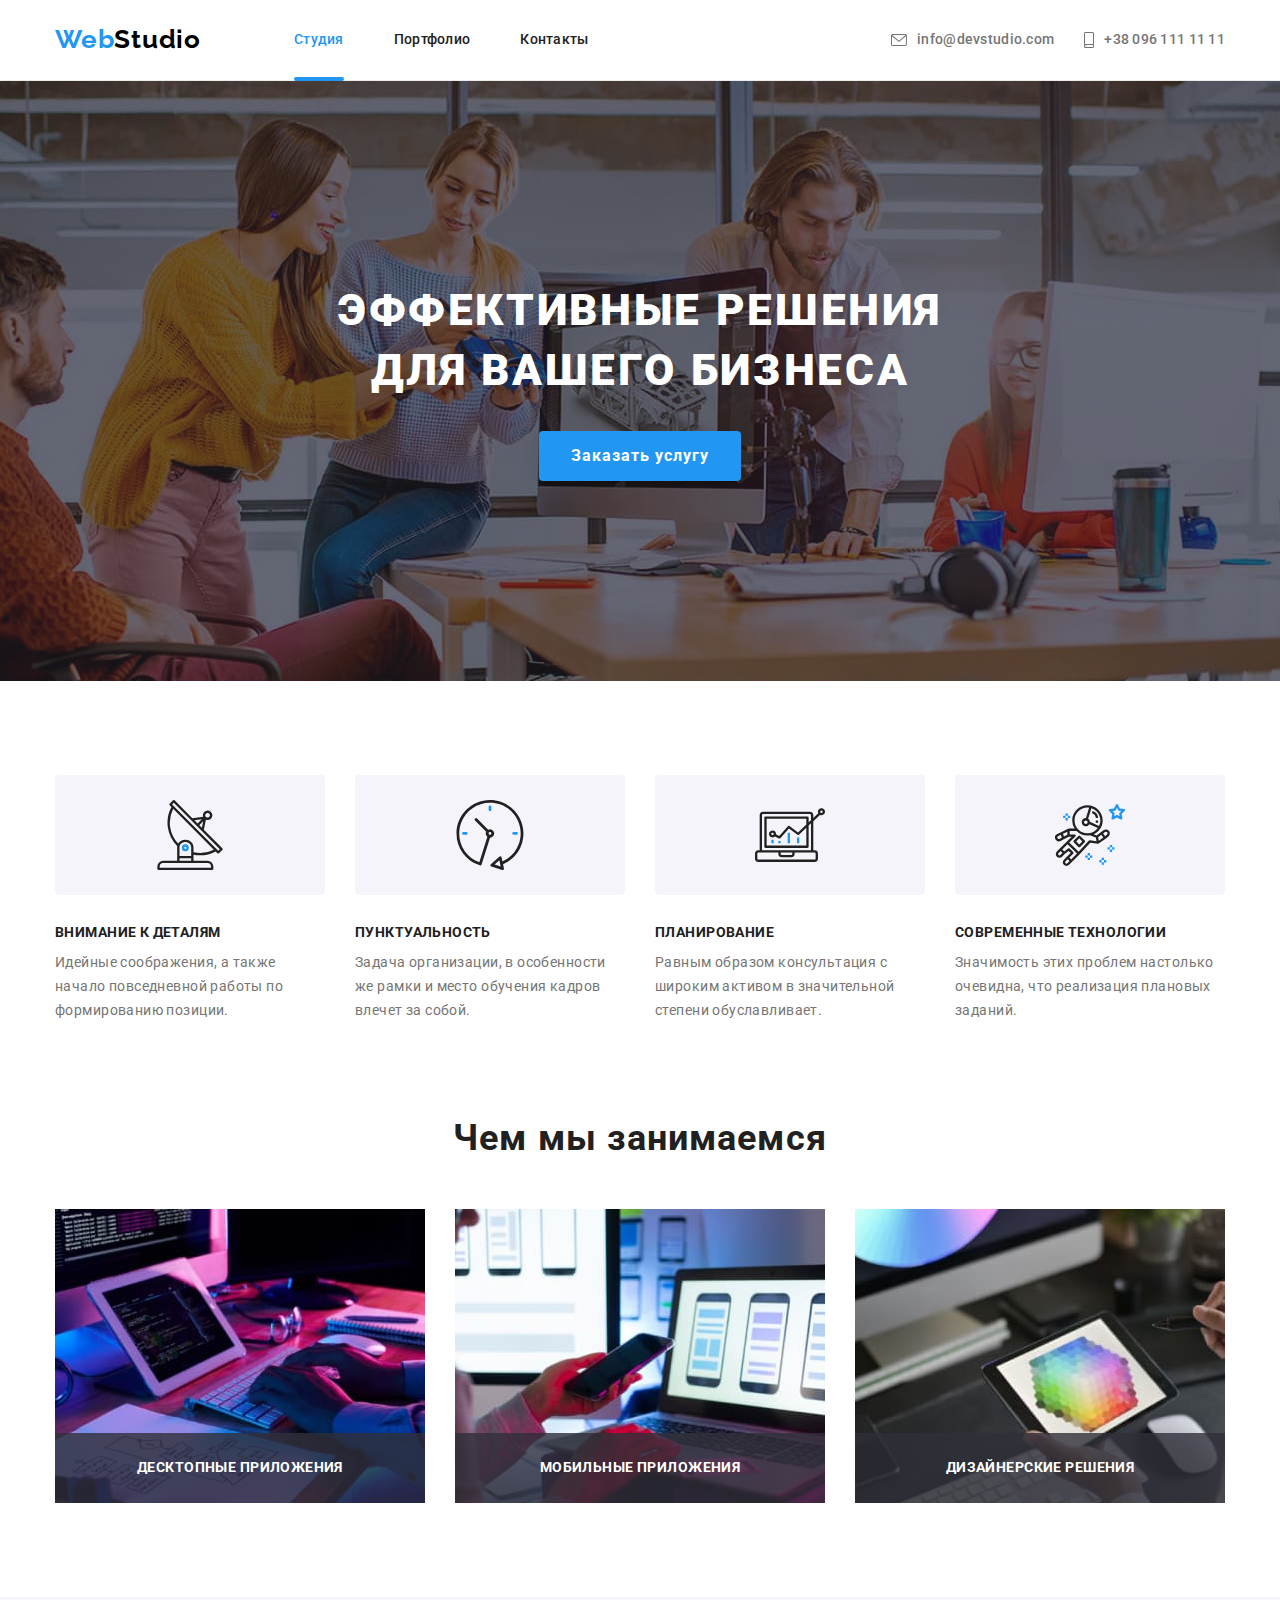
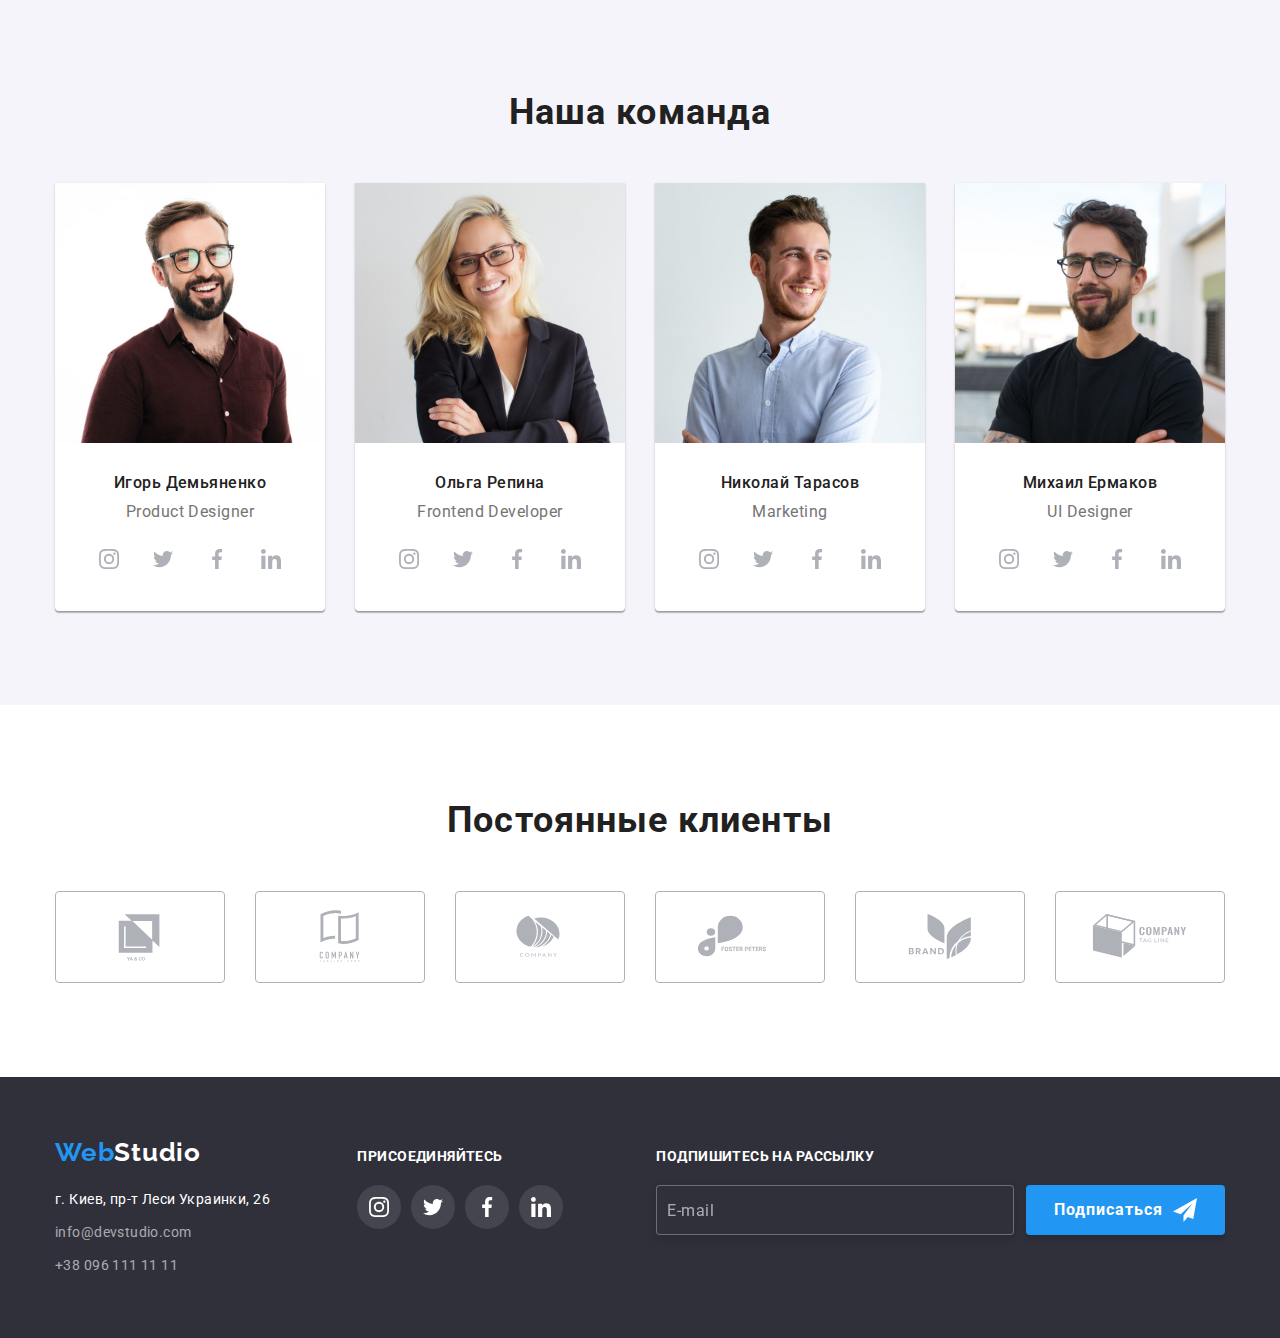
==== index.html @ 906f8247 "Initial commit" ====
<!DOCTYPE html>
<html lang="ru">
  <head>
    <meta charset="UTF-8" />
    <meta http-equiv="X-UA-Compatible" content="IE=edge" />
    <meta name="viewport" content="width=device-width, initial-scale=1.0" />
    <title>Webstudio</title>
    <link
      rel="stylesheet"
      href="https://cdnjs.cloudflare.com/ajax/libs/modern-normalize/1.0.0/modern-normalize.min.css"
    />
    <link rel="preconnect" href="https://fonts.googleapis.com" />
    <link rel="preconnect" href="https://fonts.gstatic.com" crossorigin />
    <link
      href="https://fonts.googleapis.com/css2?family=Raleway:wght@700&family=Roboto:wght@400;500;700;900&display=swap"
      rel="stylesheet"
    />
    <link rel="stylesheet" href="./css/styles.css" />
  </head>
  <body>
    <!-- header -->
    <header class="header">
      <div class="container header-container">
        <a class="header-logo link" href="#"> <span class="logo-text">Web</span>Studio</a>
        <nav class="header-nav">
          <ul class="header-nav-list list">
            <li class="header-nav-item">
              <a class="header-nav-link current link" href="#">Студия</a>
            </li>
            <li class="header-nav-item">
              <a class="header-nav-link link" href="./portfolio.html">Портфолио</a>
            </li>
            <li class="header-nav-item">
              <a class="header-nav-link link" href="#">Контакты</a>
            </li>
          </ul>
        </nav>
        <ul class="header-list list">
          <li class="header-item">
            <a class="header-link link" href="mailto:info@devstudio.com">
              <svg class="header-icon" width="16" height="12" aria-hidden="true">
                <use href="./images/icons.svg#icon-envelope"></use>
              </svg>
              info@devstudio.com
            </a>
          </li>
          <li class="header-item">
            <a class="header-link link" href="tel:+380961111111">
              <svg class="header-icon" width="10" height="16" aria-hidden="true">
                <use href="./images/icons.svg#icon-smartphone"></use></svg
              >+38 096 111 11 11
            </a>
          </li>
        </ul>
      </div>
    </header>
    <main>
      <!-- hero -->
      <section class="hero">
        <div class="container">
          <h1 class="hero-title">
            Эффективные решения<br />
            для вашего бизнеса
          </h1>
          <button class="hero-btn btn" type="button" data-modal-open>Заказать услугу</button>
        </div>
      </section>
      <!-- features -->
      <section class="features section">
        <div class="container">
          <h2 class="visually-hidden">Наши преимущества</h2>
          <ul class="features-list list">
            <li class="features-item">
              <div class="features-container">
                <svg class="features-icon" width="70" height="70" aria-hidden="true">
                  <use href="./images/icons.svg#icon-antenna"></use>
                </svg>
              </div>
              <h3 class="features-subtitle">Внимание к деталям</h3>
              <p class="features-text">
                Идейные соображения, а также начало повседневной работы по формированию позиции.
              </p>
            </li>
            <li class="features-item">
              <div class="features-container">
                <svg class="features-icon" width="70" height="70" aria-hidden="true">
                  <use href="./images/icons.svg#icon-clock"></use>
                </svg>
              </div>
              <h3 class="features-subtitle">Пунктуальность</h3>
              <p class="features-text">
                Задача организации, в особенности же рамки и место обучения кадров влечет за собой.
              </p>
            </li>
            <li class="features-item">
              <div class="features-container">
                <svg class="features-icon" width="70" height="70" aria-hidden="true">
                  <use href="./images/icons.svg#icon-diagram"></use>
                </svg>
              </div>
              <h3 class="features-subtitle">Планирование</h3>
              <p class="features-text">
                Равным образом консультация с широким активом в значительной степени обуславливает.
              </p>
            </li>
            <li class="features-item">
              <div class="features-container">
                <svg class="features-icon" width="70" height="70" aria-hidden="true">
                  <use href="./images/icons.svg#icon-astronaut"></use>
                </svg>
              </div>
              <h3 class="features-subtitle">Современные технологии</h3>
              <p class="features-text">
                Значимость этих проблем настолько очевидна, что реализация плановых заданий.
              </p>
            </li>
          </ul>
        </div>
      </section>
      <!-- benefits -->
      <section class="benefits section">
        <div class="container">
          <h2 class="benefits-title">Чем мы занимаемся</h2>
          <ul class="benefits-list list">
            <li class="benefits-item">
              <div class="benefits-thumb">
                <img
                  class="benefits-image"
                  src="./images/benefits/box1.jpg"
                  alt="Клавиатура и планшет"
                  width="370"
                  height="294"
                />
                <div class="benefits-overlay">
                  <p class="benefits-text">Десктопные приложения</p>
                </div>
              </div>
            </li>
            <li class="benefits-item">
              <div class="benefits-thumb">
                <img
                  class="benefits-image"
                  src="./images/benefits/box2.jpg"
                  alt="Смартфон и ноутбук"
                  width="370"
                  height="294"
                />

                <div class="benefits-overlay">
                  <p class="benefits-text">Мобильные приложения</p>
                </div>
              </div>
            </li>
            <li class="benefits-item">
              <div class="benefits-thumb">
                <img
                  class="benefits-image"
                  src="./images/benefits/box3.jpg"
                  alt="Планшет"
                  width="370"
                  height="294"
                />

                <div class="benefits-overlay">
                  <p class="benefits-text">Дизайнерские решения</p>
                </div>
              </div>
            </li>
          </ul>
        </div>
      </section>
      <!-- team -->
      <section class="team section">
        <div class="container">
          <h2 class="team-title">Наша команда</h2>
          <ul class="team-list list">
            <li class="team-item">
              <img
                class="team-image"
                src="./images/team/photo1.jpg"
                alt="Фотография Игорь Демьяненко"
                width="270"
                height="260"
              />
              <h3 class="team-subtitle">Игорь Демьяненко</h3>
              <p class="team-text">Product Designer</p>
              <ul class="social-list list">
                <li class="social-item">
                  <a href="#" class="social-link">
                    <svg
                      class="social-icon"
                      width="20"
                      height="20"
                      aria-label="ссылка на instagram"
                    >
                      <use href="./images/icons.svg#icon-instagram"></use>
                    </svg>
                  </a>
                </li>
                <li class="social-item">
                  <a href="#" class="social-link">
                    <svg class="social-icon" width="20" height="20" aria-label="ссылка на twitter">
                      <use href="./images/icons.svg#icon-twitter"></use>
                    </svg>
                  </a>
                </li>
                <li class="social-item">
                  <a href="#" class="social-link">
                    <svg
                      class="social-icon"
                      width="20"
                      height="20"
                      aria-label="ссылка на facebook "
                    >
                      <use href="./images/icons.svg#icon-facebook"></use>
                    </svg>
                  </a>
                </li>
                <li class="social-item">
                  <a href="#" class="social-link">
                    <svg class="social-icon" width="20" height="20" aria-label="ссылка на linkedin">
                      <use href="./images/icons.svg#icon-linkedin"></use>
                    </svg>
                  </a>
                </li>
              </ul>
            </li>
            <li class="team-item">
              <img
                class="team-image"
                src="./images/team/photo2.jpg"
                alt="Фотография Ольга Репина"
                width="270"
                height="260"
              />
              <h3 class="team-subtitle">Ольга Репина</h3>
              <p class="team-text">Frontend Developer</p>
              <ul class="social-list list">
                <li class="social-item">
                  <a href="#" class="social-link">
                    <svg
                      class="social-icon"
                      width="20"
                      height="20"
                      aria-label="ссылка на instagram"
                    >
                      <use href="./images/icons.svg#icon-instagram"></use>
                    </svg>
                  </a>
                </li>
                <li class="social-item">
                  <a href="#" class="social-link">
                    <svg class="social-icon" width="20" height="20" aria-label="ссылка на twitter">
                      <use href="./images/icons.svg#icon-twitter"></use>
                    </svg>
                  </a>
                </li>
                <li class="social-item">
                  <a href="#" class="social-link">
                    <svg
                      class="social-icon"
                      width="20"
                      height="20"
                      aria-label="ссылка на facebook "
                    >
                      <use href="./images/icons.svg#icon-facebook"></use>
                    </svg>
                  </a>
                </li>
                <li class="social-item">
                  <a href="#" class="social-link">
                    <svg class="social-icon" width="20" height="20" aria-label="ссылка на linkedin">
                      <use href="./images/icons.svg#icon-linkedin"></use>
                    </svg>
                  </a>
                </li>
              </ul>
            </li>
            <li class="team-item">
              <img
                class="team-image"
                src="./images/team/photo3.jpg"
                alt="Фотография Николай Тарасов"
                width="270"
                height="260"
              />
              <h3 class="team-subtitle">Николай Тарасов</h3>
              <p class="team-text">Marketing</p>
              <ul class="social-list list">
                <li class="social-item">
                  <a href="#" class="social-link">
                    <svg
                      class="social-icon"
                      width="20"
                      height="20"
                      aria-label="ссылка на instagram"
                    >
                      <use href="./images/icons.svg#icon-instagram"></use>
                    </svg>
                  </a>
                </li>
                <li class="social-item">
                  <a href="#" class="social-link">
                    <svg class="social-icon" width="20" height="20" aria-label="ссылка на twitter">
                      <use href="./images/icons.svg#icon-twitter"></use>
                    </svg>
                  </a>
                </li>
                <li class="social-item">
                  <a href="#" class="social-link">
                    <svg
                      class="social-icon"
                      width="20"
                      height="20"
                      aria-label="ссылка на facebook "
                    >
                      <use href="./images/icons.svg#icon-facebook"></use>
                    </svg>
                  </a>
                </li>
                <li class="social-item">
                  <a href="#" class="social-link">
                    <svg class="social-icon" width="20" height="20" aria-label="ссылка на linkedin">
                      <use href="./images/icons.svg#icon-linkedin"></use>
                    </svg>
                  </a>
                </li>
              </ul>
            </li>
            <li class="team-item">
              <img
                class="team-image"
                src="./images/team/photo4.jpg"
                alt="Фотография Михаил Ермаков"
                width="270"
                height="260"
              />
              <h3 class="team-subtitle">Михаил Ермаков</h3>
              <p class="team-text">UI Designer</p>
              <ul class="social-list list">
                <li class="social-item">
                  <a href="#" class="social-link">
                    <svg
                      class="social-icon"
                      width="20"
                      height="20"
                      aria-label="ссылка на instagram"
                    >
                      <use href="./images/icons.svg#icon-instagram"></use>
                    </svg>
                  </a>
                </li>
                <li class="social-item">
                  <a href="#" class="social-link">
                    <svg class="social-icon" width="20" height="20" aria-label="ссылка на twitter">
                      <use href="./images/icons.svg#icon-twitter"></use>
                    </svg>
                  </a>
                </li>
                <li class="social-item">
                  <a href="#" class="social-link">
                    <svg
                      class="social-icon"
                      width="20"
                      height="20"
                      aria-label="ссылка на facebook "
                    >
                      <use href="./images/icons.svg#icon-facebook"></use>
                    </svg>
                  </a>
                </li>
                <li class="social-item">
                  <a href="#" class="social-link">
                    <svg class="social-icon" width="20" height="20" aria-label="ссылка на linkedin">
                      <use href="./images/icons.svg#icon-linkedin"></use>
                    </svg>
                  </a>
                </li>
              </ul>
            </li>
          </ul>
        </div>
      </section>
      <!-- clients -->
      <section class="clients section">
        <div class="container">
          <h2 class="clients-title">Постоянные клиенты</h2>
          <ul class="clients-list list">
            <li class="clients-item">
              <a href="" class="clients-link link">
                <svg
                  class="clients-icon"
                  width="106"
                  height="60"
                  aria-label="ссылка на компанию клиента"
                >
                  <use href="./images/icons.svg#icon-logocompany1"></use>
                </svg>
              </a>
            </li>
            <li class="clients-item">
              <a href="" class="clients-link">
                <svg
                  class="clients-icon"
                  width="106"
                  height="60"
                  aria-label="ссылка на компанию клиента"
                >
                  <use href="./images/icons.svg#icon-logocompany2"></use>
                </svg>
              </a>
            </li>
            <li class="clients-item">
              <a href="" class="clients-link">
                <svg
                  class="clients-icon"
                  width="106"
                  height="60"
                  aria-label="ссылка на компанию клиента"
                >
                  <use href="./images/icons.svg#icon-logocompany3"></use>
                </svg>
              </a>
            </li>
            <li class="clients-item">
              <a href="" class="clients-link">
                <svg
                  class="clients-icon"
                  width="106"
                  height="60"
                  aria-label="ссылка на компанию клиента"
                >
                  <use href="./images/icons.svg#icon-logocompany4"></use>
                </svg>
              </a>
            </li>
            <li class="clients-item">
              <a href="" class="clients-link">
                <svg
                  class="clients-icon"
                  width="106"
                  height="60"
                  aria-label="ссылка на компанию клиента"
                >
                  <use href="./images/icons.svg#icon-logocompany5"></use>
                </svg>
              </a>
            </li>
            <li class="clients-item">
              <a href="" class="clients-link">
                <svg
                  class="clients-icon"
                  width="106"
                  height="60"
                  aria-label="ссылка на компанию клиента"
                >
                  <use href="./images/icons.svg#icon-logocompany6"></use>
                </svg>
              </a>
            </li>
          </ul>
        </div>
      </section>
    </main>
    <!-- footer -->
    <footer class="footer">
      <div class="container footer-container">
        <div class="footer-address">
          <a class="footer-logo link" href="#"> <span class="logo-text">Web</span>Studio</a>
          <address class="footer-contacs">
            <p class="footer-text">г. Киев, пр-т Леси Украинки, 26</p>
            <ul class="footer-list list">
              <li class="footer-item">
                <a class="footer-link link" href="mailto:info@devstudio.com">info@devstudio.com</a>
              </li>
              <li class="footer-item">
                <a class="footer-link link" href="tel:+380961111111">+38 096 111 11 11</a>
              </li>
            </ul>
          </address>
        </div>
        <div class="footer-social">
          <p class="footer-social-text">присоединяйтесь</p>
          <ul class="social-list list">
            <li class="social-item">
              <a href="#" class="footer-social-link">
                <svg
                  class="footer-social-icon"
                  width="20"
                  height="20"
                  aria-label="ссылка на instagram"
                >
                  <use href="./images/icons.svg#icon-instagram"></use>
                </svg>
              </a>
            </li>
            <li class="social-item">
              <a href="#" class="footer-social-link">
                <svg
                  class="footer-social-icon"
                  width="20"
                  height="20"
                  aria-label="ссылка на twitter"
                >
                  <use href="./images/icons.svg#icon-twitter"></use>
                </svg>
              </a>
            </li>
            <li class="social-item">
              <a href="#" class="footer-social-link">
                <svg
                  class="footer-social-icon"
                  width="20"
                  height="20"
                  aria-label="ссылка на facebook "
                >
                  <use href="./images/icons.svg#icon-facebook"></use>
                </svg>
              </a>
            </li>
            <li class="social-item">
              <a href="#" class="footer-social-link">
                <svg
                  class="footer-social-icon"
                  width="20"
                  height="20"
                  aria-label="ссылка на linkedin"
                >
                  <use href="./images/icons.svg#icon-linkedin"></use>
                </svg>
              </a>
            </li>
          </ul>
        </div>
        <div class="footer-form-field">
          <p class="footer-social-text">Подпишитесь на рассылку</p>
          <form class="footer-form" name="footer-form" autocomplete="off" novalidate>
            <div class="footer-field">
              <label class="visually-hidden" for="user-email">Ввести e-mail</label>
              <input
                class="footer-input"
                id="user-email"
                type="email"
                name="user-email"
                placeholder="E-mail"
              />
            </div>
            <div class="footer-field">
              <button class="footer-field-btn btn" type="submit">
                <span>Подписаться</span>
                <svg class="footer-form-icon" width="24" height="24" aria-hidden="true">
                  <use href="./images/icons.svg#icon-send"></use>
                </svg>
              </button>
            </div>
          </form>
        </div>
      </div>
    </footer>
    <!-- modal -->
    <div class="backdrop is-hidden" data-modal>
      <div class="modal">
        <h2 class="modal-title">Оставьте свои данные, мы вам перезвоним</h2>
        <button class="btn-modal-close" type="button" data-modal-close>
          <svg
            class="icon-modal-close"
            width="18"
            height="18"
            aria-label="кнопка закрытия окна заказа"
          >
            <use href="./images/icons.svg#icon-modal-close"></use>
          </svg>
        </button>
        <form class="form" name="main-form" autocomplete="off" novalidate>
          <div class="modal-form-field">
            <label class="modal-form-label" for="username">Имя</label>
            <div class="form-field">
              <input class="modal-form-input" id="username" type="text" name="username" />
              <svg class="modal-form-icon" width="18" height="18" aria-hidden="true">
                <use href="./images/icons.svg#icon-person"></use>
              </svg>
            </div>
          </div>
          <div class="modal-form-field">
            <label class="modal-form-label" for="tel">Телефон</label>
            <div class="form-field">
              <input class="modal-form-input" id="tel" type="tel" name="tel" />
              <svg class="modal-form-icon" width="18" height="18" aria-hidden="true">
                <use href="./images/icons.svg#icon-phone"></use>
              </svg>
            </div>
          </div>
          <div class="modal-form-field">
            <label class="modal-form-label" for="mail">Почта</label>
            <div class="form-field">
              <input class="modal-form-input" id="mail" type="email" name="mail" />
              <svg class="modal-form-icon" width="18" height="18" aria-hidden="true">
                <use href="./images/icons.svg#icon-email"></use>
              </svg>
            </div>
          </div>
          <div class="modal-form-field">
            <label class="modal-form-label" for="comment">Комментарий</label>
            <textarea
              class="modal-comment modal-form-input"
              name="comment"
              id="comment"
              rows="6"
              placeholder="Введите текст"
            ></textarea>
          </div>
          <div class="modal-form-checkbox">
            <label class="label-checkbox">
              <input class="input-checkbox visually-hidden" type="checkbox" name="checkbox" />
              <span class="checkbox">
                <svg class="icon-check" width="16" height="15" aria-hidden="true">
                  <use href="./images/icons.svg#icon-check"></use>
                </svg>
              </span>
              <span>Соглашаюсь с рассылкой и принимаю</span>
              <a class="link-checkbox" href="#">Условия договора</a>
            </label>
          </div>
          <button class="modal-form-btn btn" type="submit">Отправить</button>
        </form>
      </div>
    </div>
    <script src="./js/modal.js"></script>
  </body>
</html>
---- css/styles.css ----
:root {
  --color-background-primary: #2f303a;
  --color-text-background: #fff;
  --color-background-third: #f5f4fa;
  --primary-text-color: #757575;
  --title-text-color: #212121;
  --accent-color: #2196f3;
  --color-footer-link: #ffffff99;
  --btn-background-color: #188ce8;
  --color-border: #ececec;
  --color-border-card: #eeeeee;
  --color-gradient: rgba(47, 48, 58, 0.4);
  --fill-icons: #afb1b8;
  --footer-bg-icons: rgba(255, 255, 255, 0.1);
  --bg-cards-benefits: rgba(47, 48, 58, 0.8);
  --color-portfolio-overlay: rgba(33, 150, 243, 0.9);
  --modal-border: rgba(0, 0, 0, 0.1);
  --bg-backdrop: rgba(0, 0, 0, 0.2);
  --color-placeholder-modal: rgba(117, 117, 117, 0.5);
  --color-border-modal-input: rgba(33, 33, 33, 0.2);
  --color-placeholder-footer: rgba(255, 255, 255, 0.6);
  --color-border-footer-input: rgba(255, 255, 255, 0.3);
  --time-duration: 250ms;
  --timing-function: cubic-bezier(0.4, 0, 0.2, 1);
}

body {
  color: var(--primary-text-color);
  font-family: 'Roboto', Arial, sans-serif;
}

h1,
h2,
h3,
h4,
h5,
h6,
p {
  margin: 0;
}

img {
  display: block;
  max-width: 100%;
}

.list {
  list-style: none;
  padding: 0;
  margin: 0;
}

.link {
  text-decoration: none;
  color: inherit;
}

.container {
  max-width: 1200px;
  padding-left: 15px;
  padding-right: 15px;
  margin-left: auto;
  margin-right: auto;
}

.section {
  padding: 94px 0;
}

.visually-hidden {
  position: absolute;
  width: 1px;
  height: 1px;
  margin: -1px;
  border: 0;
  padding: 0;

  white-space: nowrap;
  clip-path: inset(100%);
  clip: rect(0 0 0 0);
  overflow: hidden;
}

.btn {
  box-shadow: 0px 4px 4px rgba(0, 0, 0, 0.15);
  border: 0 solid transparent;
  border-radius: 4px;

  transition: background-color var(--time-duration) var(--timing-function);

  color: var(--color-text-background);
  background-color: var(--accent-color);
  font-family: inherit;
  font-weight: 700;
  font-size: 16px;
  line-height: 1.88;
  display: flex;
  align-items: center;
  text-align: center;
  letter-spacing: 0.06em;
  cursor: pointer;
}

.btn:hover,
.btn:focus {
  background-color: var(--btn-background-color);
}

/* header */
.header {
  border-bottom: 1px solid var(--color-border);
  background-color: var(--color-text-background);
}

.header-container {
  display: flex;
  align-items: center;
}

.header-logo {
  margin-right: 93px;

  transition: color var(--time-duration) var(--timing-function);

  color: #000;
  font-family: 'Raleway';
  font-weight: 700;
  font-size: 26px;
  line-height: 1.2;
  letter-spacing: 0.03em;
}

.logo-text {
  color: var(--accent-color);
}

.header-nav-list,
.header-list {
  display: flex;

  font-weight: 500;
  font-size: 14px;
  line-height: 1.14;
  letter-spacing: 0.02em;
}

.header-list {
  margin-left: auto;
}

.header-nav-item:not(:first-child) {
  margin-left: 50px;
}

.header-nav-link {
  position: relative;
  display: block;
  padding: 32px 0;

  transition: color var(--time-duration) var(--timing-function);

  color: var(--title-text-color);
}

.header-link {
  display: inline-flex;
  align-items: center;
  padding: 32px 0;

  transition: color var(--time-duration) var(--timing-function);

  color: var(--primary-text-color);
}

.link:hover,
.link:focus {
  color: var(--accent-color);
}

.header-icon {
  margin-right: 10px;
  fill: currentColor;
}

.header-item:not(:first-child) {
  margin-left: 30px;
}

.header-nav-link.current {
  position: relative;
  color: var(--accent-color);
}

.header-nav-link.current::after {
  content: '';
  position: absolute;
  left: 0;
  bottom: 0;
  width: 100%;
  height: 4px;
  border-radius: 2px;

  transform: translateY(1px);

  background-color: var(--accent-color);
}

/* hero */

.hero {
  max-width: 1600px;
  height: 600px;
  margin-left: auto;
  margin-right: auto;
  padding: 200px 0;
  text-align: center;

  background-color: var(--color-background-primary);
  background-image: linear-gradient(var(--color-gradient), var(--color-gradient)),
    url('../images/hero/hero-background-image.jpg');
  background-repeat: no-repeat;
  background-position: center;
  background-size: cover;
}

.hero-title {
  margin-bottom: 30px;

  color: var(--color-text-background);
  font-weight: 900;
  font-size: 44px;
  line-height: 1.36;
  letter-spacing: 0.06em;
  text-transform: uppercase;
}

.hero-btn {
  margin: 0 auto;
  padding: 10px 32px;
}

/* features */

.features {
  background-color: var(--color-text-background);
}

.features-list {
  display: flex;
}

.features-item {
  flex-basis: 270px;
}

.features-container {
  display: flex;
  align-items: center;
  justify-content: center;
  width: 270px;
  height: 120px;
  margin-bottom: 30px;
  border-radius: 4px;

  background-color: var(--color-background-third);
}

.features-subtitle {
  margin-bottom: 10px;

  color: var(--title-text-color);
  font-weight: 700;
  font-size: 14px;
  line-height: 1.14;
  letter-spacing: 0.03em;
  text-transform: uppercase;
}

.features-text {
  font-size: 14px;
  line-height: 1.71;
  letter-spacing: 0.03em;
}

.features-item:not(:first-child) {
  margin-left: 30px;
}

/* benefits, team */

.benefits {
  padding-top: 0;

  background-color: var(--color-text-background);
}

.benefits-title,
.team-title,
.clients-title {
  margin-bottom: 50px;

  color: var(--title-text-color);
  font-weight: 700;
  font-size: 36px;
  line-height: 1.17;
  text-align: center;
  letter-spacing: 0.03em;
}

.benefits-list {
  display: flex;
}

.benefits-item:not(:first-child) {
  margin-left: 30px;
}

.benefits-thumb {
  position: relative;
}

.benefits-overlay {
  position: absolute;

  display: flex;
  align-items: center;
  justify-content: center;
  left: 0;
  bottom: 0;
  width: 100%;
  height: 70px;

  background: var(--bg-cards-benefits);
}
.benefits-text {
  color: var(--color-text-background);

  font-weight: 700;
  font-size: 14px;
  line-height: 1.14;
  text-align: center;
  letter-spacing: 0.03em;
  text-transform: uppercase;
}
.team {
  background-color: var(--color-background-third);
}

.team-list {
  display: flex;
}

.team-item {
  display: flex;
  flex-direction: column;
  align-items: center;
  padding-bottom: 30px;
  box-shadow: 0px 1px 3px rgba(0, 0, 0, 0.12), 0px 1px 1px rgba(0, 0, 0, 0.14),
    0px 2px 1px rgba(0, 0, 0, 0.2);
  border-radius: 0px 0px 4px 4px;

  background-color: var(--color-text-background);
}

.team-image {
  margin-bottom: 30px;
}

.team-subtitle {
  margin-bottom: 10px;

  color: var(--title-text-color);
  font-weight: 500;
  font-size: 16px;
  line-height: 1.19;
  text-align: center;
  letter-spacing: 0.03em;
}

.team-text {
  margin-bottom: 16px;

  font-size: 16px;
  line-height: 1.19;
  text-align: center;
  letter-spacing: 0.03em;
}

.team-item:not(:first-child) {
  margin-left: 30px;
}
/* social */

.social-list {
  display: flex;
  align-items: center;
  gap: 10px;
}

.social-item {
  width: 44px;
  height: 44px;
}

.social-link {
  display: flex;
  align-items: center;
  justify-content: center;
  width: 100%;
  height: 100%;
  border-radius: 50%;

  transition: color var(--time-duration) var(--timing-function),
    background-color var(--time-duration) var(--timing-function);

  color: var(--fill-icons);
}

.social-link:hover,
.social-link:focus {
  background-color: var(--accent-color);
  color: var(--color-text-background);
}

.social-icon {
  fill: currentColor;
}

/* clients */

.clients {
  background-color: var(--color-text-background);
}

.clients-list {
  display: flex;
  align-items: center;
  gap: 30px;
}

.clients-item {
  width: 170px;
  height: 92px;
}

.clients-link {
  display: flex;
  align-items: center;
  justify-content: center;
  width: 100%;
  height: 100%;
  border: 1px solid var(--fill-icons);
  border-radius: 4px;

  transition: color var(--time-duration) var(--timing-function),
    border-color var(--time-duration) var(--timing-function);

  color: var(--fill-icons);
}

.clients-link:hover,
.clients-link:focus {
  border-color: var(--accent-color);
  color: var(--accent-color);
}

.clients-icon {
  fill: currentColor;
}

/* projects */

.projects {
  background-color: var(--color-text-background);
}

.projects-menu-list {
  display: flex;
  justify-content: center;
  margin-bottom: 50px;
}

.projects-btn {
  padding: 6px 22px;
  border: 0 solid transparent;
  border-radius: 4px;

  transition: color var(--time-duration) var(--timing-function),
    background-color var(--time-duration) var(--timing-function),
    box-shadow var(--time-duration) var(--timing-function);

  color: var(--title-text-color);
  background-color: var(--color-background-third);
  font-family: inherit;
  font-weight: 500;
  font-size: 16px;
  line-height: 1.62;
  text-align: center;
  letter-spacing: 0.03em;
  cursor: pointer;
}

.projects-btn:hover,
.projects-btn:focus,
.projects-btn.current {
  box-shadow: 0px 3px 1px rgba(0, 0, 0, 0.1), 0px 1px 2px rgba(0, 0, 0, 0.08),
    0px 2px 2px rgba(0, 0, 0, 0.12);
  color: var(--color-text-background);
  background-color: var(--accent-color);
}

.projects-menu-item:not(:first-child) {
  margin-left: 8px;
}

.projects-list {
  display: flex;
  flex-wrap: wrap;
  gap: 30px;
}

.projects-link {
  display: block;
  transition: box-shadow var(--time-duration) var(--timing-function);
}

.projects-link:hover,
.projects-link:focus {
  box-shadow: 0px 1px 1px rgba(0, 0, 0, 0.12), 0px 4px 4px rgba(0, 0, 0, 0.06),
    1px 4px 6px rgba(0, 0, 0, 0.16);
  color: inherit;
}

.projects-thumb {
  position: relative;
  overflow: hidden;
}
.projects-overlay {
  position: absolute;
  padding: 63px 24px;
  left: 0;
  top: 0;
  width: 100%;
  height: 100%;

  transform: translateY(101%);
  transition: transform var(--time-duration) var(--timing-function);

  background: var(--color-portfolio-overlay);
}
.projects-link:hover .projects-overlay {
  transform: translateY(0);
}

.projects-overlay-text {
  color: var(--color-text-background);
  font-weight: 400;
  font-size: 18px;
  line-height: 1.56;
  letter-spacing: 0.03em;
}

.projects-card {
  padding: 20px 24px 20px 24px;
  border: 1px solid var(--color-border-card);

  background-color: var(--color-text-background);
}

.projects-subtitle {
  margin-bottom: 4px;

  color: var(--title-text-color);
  font-weight: 700;
  font-size: 18px;
  line-height: 2;
  letter-spacing: 0.06em;
}

.projects-text {
  font-size: 16px;
  line-height: 1.88;
  letter-spacing: 0.03em;
}

/* footer */

.footer {
  padding: 60px 0;

  background-color: var(--color-background-primary);
}

.footer-container {
  display: flex;
  align-items: baseline;
}

.footer-logo {
  display: inline-block;
  margin-bottom: 20px;

  transition: color var(--time-duration) var(--timing-function);

  color: var(--color-text-background);
  font-family: 'Raleway';
  font-weight: 700;
  font-size: 26px;
  line-height: 1.2;
  letter-spacing: 0.03em;
}

.footer-contacs {
  font-style: normal;
  font-size: 14px;
  line-height: 1.71;
  letter-spacing: 0.03em;
}

.footer-text {
  margin-bottom: 9px;
  color: var(--color-text-background);
}

.footer-link {
  transition: color var(--time-duration) var(--timing-function);
  color: var(--color-footer-link);
}

.footer-item:not(:first-child) {
  margin-top: 9px;
}

.footer-social {
  margin-left: auto;
}

.footer-social-text {
  margin-bottom: 20px;

  color: var(--color-text-background);

  font-weight: 700;
  font-size: 14px;
  line-height: 1.14;
  letter-spacing: 0.03em;
  text-transform: uppercase;
}

.footer-social-link {
  display: flex;
  align-items: center;
  justify-content: center;
  width: 100%;
  height: 100%;
  border-radius: 50%;

  transition: color var(--time-duration) var(--timing-function),
    background-color var(--time-duration) var(--timing-function);

  color: var(--color-text-background);
  background-color: var(--footer-bg-icons);
}

.footer-social-link:hover,
.footer-social-link:focus {
  background-color: var(--accent-color);
  color: var(--color-text-background);
}

.footer-social-icon {
  fill: currentColor;
}

.footer-form-field {
  margin-left: 93px;
}

.footer-form {
  display: flex;
  align-items: center;
  gap: 12px;
}

.footer-input {
  padding: 15px 10px;
  width: 358px;
  height: 50px;
  border-radius: 4px;
  border: 1px solid var(--color-border-footer-input);
  filter: drop-shadow(0px 4px 4px rgba(0, 0, 0, 0.15));
  outline: none;

  transition: border-color var(--time-duration) var(--timing-function);

  font-weight: 400;
  font-size: 16px;
  line-height: 1.25em;

  display: flex;
  align-items: center;
  letter-spacing: 0.03em;
  color: var(--color-text-background);
  background-color: var(--color-background-primary);
}

.footer-input:focus {
  border-color: var(--accent-color);
}

.footer-input::placeholder {
  color: var(--color-placeholder-footer);
}

.footer-field-btn {
  gap: 10px;
  padding: 10px 28px;
}

.footer-form-icon {
  fill: currentColor;
}

/* modal */

.backdrop {
  position: fixed;
  left: 0;
  top: 0;
  width: 100%;
  height: 100%;

  opacity: 1;
  transition: opacity var(--time-duration) var(--timing-function),
    visibility var(--time-duration) var(--timing-function);

  background-color: var(--bg-backdrop);
}

.modal {
  position: absolute;
  left: 50%;
  top: 50%;
  width: 528px;
  height: 581px;
  border-radius: 4px;
  padding: 40px;

  transform: translate(-50%, -50%) scale(1);
  transition: transform var(--time-duration) var(--timing-function);

  background-color: var(--color-text-background);
  box-shadow: 0px 1px 3px rgba(0, 0, 0, 0.12), 0px 1px 1px rgba(0, 0, 0, 0.14),
    0px 2px 1px rgba(0, 0, 0, 0.2);
}

.backdrop.is-hidden {
  opacity: 0;
  visibility: hidden;
  pointer-events: none;
}

.backdrop.is-hidden .modal {
  transform: translate(-50%, -50%) scale(0.7);
}

.modal-title {
  margin-bottom: 12px;

  color: var(--title-text-color);
  font-weight: 700;
  font-size: 20px;
  line-height: 1.15;
  text-align: center;
  letter-spacing: 0.03em;
}

.btn-modal-close {
  position: absolute;
  display: flex;
  align-items: center;
  justify-content: center;
  right: 8px;
  top: 8px;
  width: 30px;
  height: 30px;
  border: 1px solid var(--modal-border);
  border-radius: 50%;

  transition: fill var(--time-duration) var(--timing-function);

  fill: var(--title-text-color);
  background-color: var(--color-text-background);
  cursor: pointer;
}

.btn-modal-close:hover,
.btn-modal-close:focus {
  fill: var(--accent-color);
}

.modal-form-field {
  margin-bottom: 10px;
}

.modal-form-field:nth-child(4) {
  margin-bottom: 0;
}

.modal-form-label {
  display: block;
  margin-bottom: 4px;

  font-weight: 400;
  font-size: 12px;
  line-height: 1.17;
  letter-spacing: 0.01em;
}

.form-field {
  position: relative;
  width: 100%;
}

.modal-form-input {
  width: 100%;
  height: 40px;
  border: 1px solid var(--color-border-modal-input);
  border-radius: 4px;
  padding: 11px 12px 11px 42px;
  outline: none;

  transition: border-color var(--time-duration) var(--timing-function);

  color: var(--title-text-color);
  font-weight: 400;
  font-size: 14px;
  line-height: 16px;
  letter-spacing: 0.01em;
}

.modal-form-input:focus {
  border-color: var(--accent-color);
}

.modal-form-icon {
  position: absolute;
  top: 50%;
  left: 12px;
  transform: translateY(-50%);

  transition: fill var(--time-duration) var(--timing-function);

  fill: var(--title-text-color);
}

.form-field:focus-within > .modal-form-icon {
  fill: var(--accent-color);
}

.modal-comment {
  width: 100%;
  height: 120px;
  padding: 12px 16px;
  resize: none;
}

.modal-comment::placeholder {
  color: var(--color-placeholder-modal);
  font-weight: 400;
  font-size: 12px;
  line-height: 1.17;
  letter-spacing: 0.01em;
}

.modal-form-checkbox {
  display: flex;
  justify-content: center;
  margin-top: 20px;
  margin-bottom: 30px;
}

.label-checkbox {
  display: flex;
  align-items: center;
  gap: 8px;

  font-weight: 400;
  font-size: 14px;
  line-height: 1.71;
  letter-spacing: 0.03em;
}

.checkbox {
  display: inline-flex;
  width: 16px;
  height: 15px;
  outline: 2px solid var(--title-text-color);
  outline-offset: -2px;
  border-radius: 2px;

  transition: background-color var(--time-duration) var(--timing-function),
    outline var(--time-duration) var(--timing-function);
}

.input-checkbox:checked + .checkbox {
  background-color: var(--accent-color);
  outline: 2px solid var(--accent-color);
}

.input-checkbox:focus-visible + .checkbox {
  outline: 3px solid var(--title-text-color);
}

.link-checkbox {
  color: var(--accent-color);
}

.modal-form-btn {
  margin: 0 auto;
  padding: 10px 55px;
}
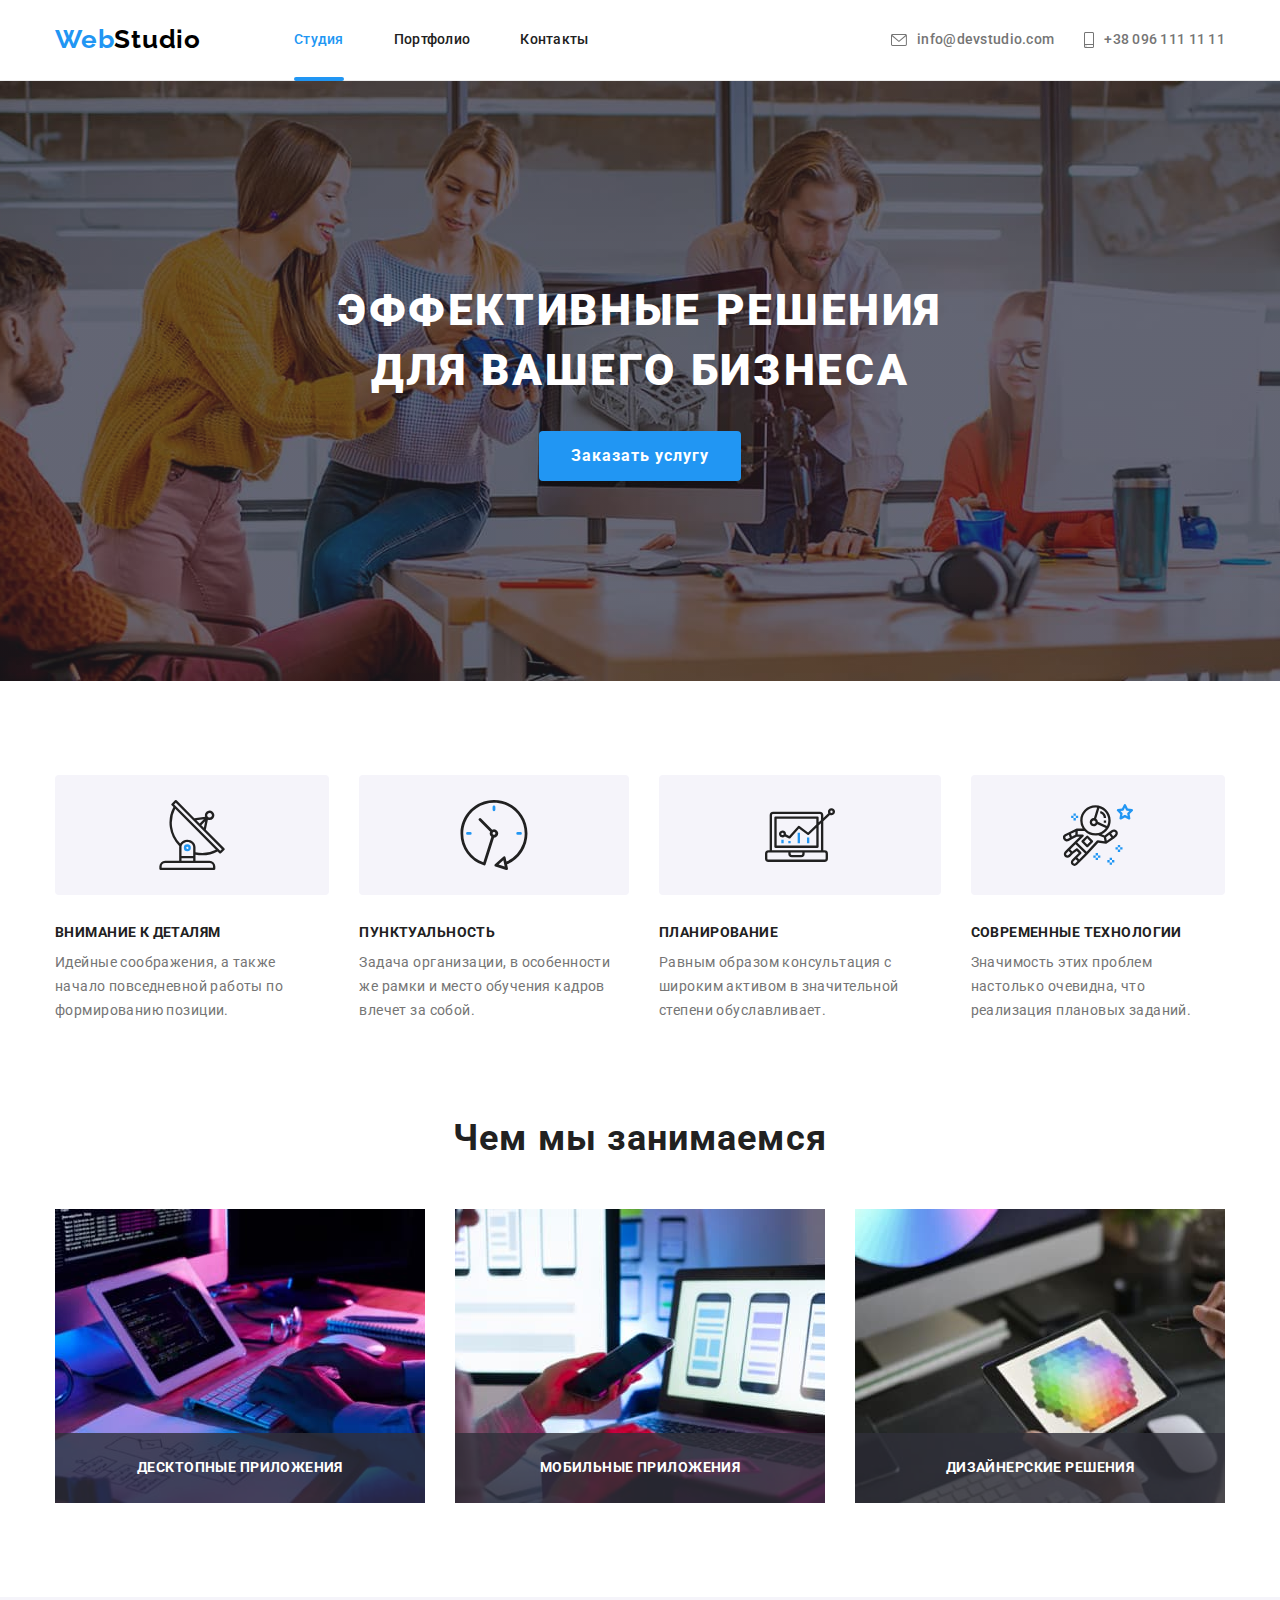
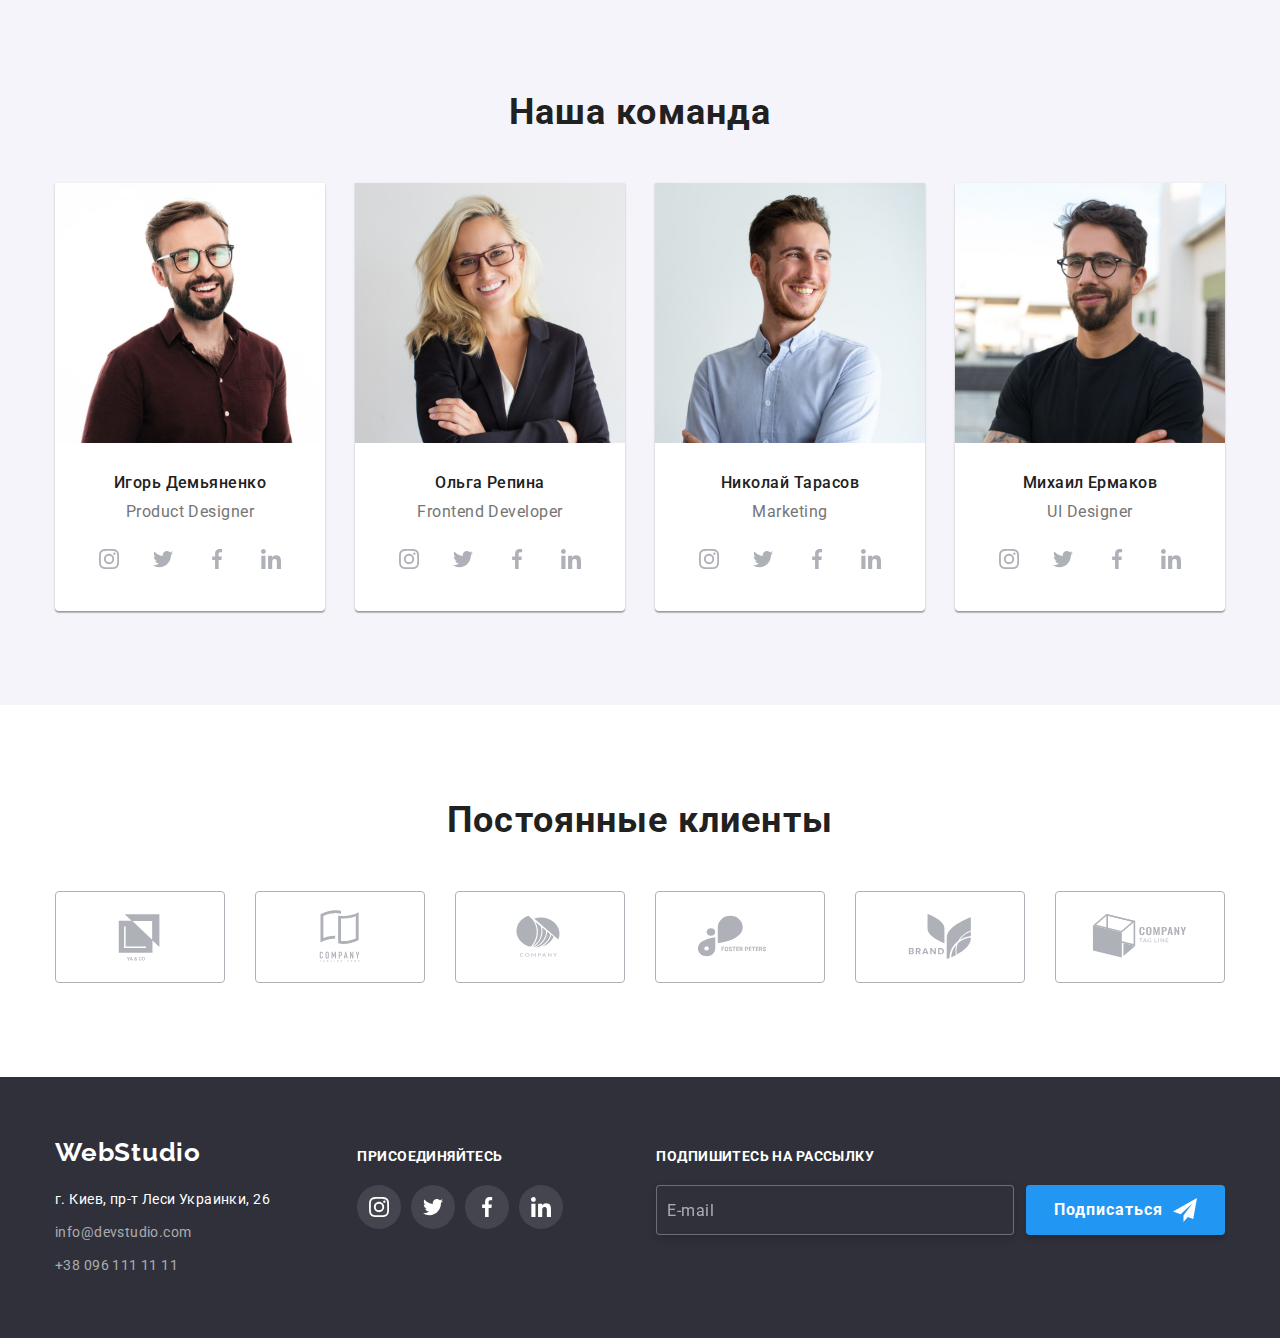
==== commit bf48a5af: "дз7-20,07" ====
--- a/index.html
+++ b/index.html
@@ -18,35 +18,35 @@
     <link rel="stylesheet" href="./css/styles.css" />
   </head>
   <body>
-    <!-- header -->
-    <header class="header">
-      <div class="container header-container">
-        <a class="header-logo link" href="#"> <span class="logo-text">Web</span>Studio</a>
-        <nav class="header-nav">
-          <ul class="header-nav-list list">
-            <li class="header-nav-item">
-              <a class="header-nav-link current link" href="#">Студия</a>
-            </li>
-            <li class="header-nav-item">
-              <a class="header-nav-link link" href="./portfolio.html">Портфолио</a>
-            </li>
-            <li class="header-nav-item">
-              <a class="header-nav-link link" href="#">Контакты</a>
+    <!-- header-page -->
+    <header class="header-page">
+      <div class="container header-page__container">
+        <a class="header-page__logo logo" href="#"> <span class="logo__text">Web</span>Studio</a>
+        <nav class="site-nav">
+          <ul class="site-nav__list">
+            <li>
+              <a class="site-nav__link site-nav__link--active" href="#">Студия</a>
+            </li>
+            <li>
+              <a class="site-nav__link" href="./portfolio.html">Портфолио</a>
+            </li>
+            <li>
+              <a class="site-nav__link" href="#">Контакты</a>
             </li>
           </ul>
         </nav>
-        <ul class="header-list list">
-          <li class="header-item">
-            <a class="header-link link" href="mailto:info@devstudio.com">
-              <svg class="header-icon" width="16" height="12" aria-hidden="true">
+        <ul class="header-page__contact-list">
+          <li>
+            <a class="header-page__link" href="mailto:info@devstudio.com">
+              <svg class="header-page__icon" width="16" height="12">
                 <use href="./images/icons.svg#icon-envelope"></use>
               </svg>
               info@devstudio.com
             </a>
           </li>
-          <li class="header-item">
-            <a class="header-link link" href="tel:+380961111111">
-              <svg class="header-icon" width="10" height="16" aria-hidden="true">
+          <li>
+            <a class="header-page__link" href="tel:+380961111111">
+              <svg class="header-page__icon" width="10" height="16">
                 <use href="./images/icons.svg#icon-smartphone"></use></svg
               >+38 096 111 11 11
             </a>
@@ -55,124 +55,118 @@
       </div>
     </header>
     <main>
-      <!-- hero -->
-      <section class="hero">
+      <!-- hero-section -->
+      <section class="hero-section">
         <div class="container">
-          <h1 class="hero-title">
+          <h1 class="hero-section__title">
             Эффективные решения<br />
             для вашего бизнеса
           </h1>
-          <button class="hero-btn btn" type="button" data-modal-open>Заказать услугу</button>
+          <button class="hero-section__btn btn" type="button" data-modal-open>
+            Заказать услугу
+          </button>
         </div>
       </section>
-      <!-- features -->
-      <section class="features section">
+      <!-- benefits-section -->
+      <section class="benefits-section section">
         <div class="container">
           <h2 class="visually-hidden">Наши преимущества</h2>
-          <ul class="features-list list">
-            <li class="features-item">
-              <div class="features-container">
-                <svg class="features-icon" width="70" height="70" aria-hidden="true">
+          <ul class="benefits-section__list">
+            <li class="benefits-section__item">
+              <div class="benefits-section__box-icon">
+                <svg width="70" height="70">
                   <use href="./images/icons.svg#icon-antenna"></use>
                 </svg>
               </div>
-              <h3 class="features-subtitle">Внимание к деталям</h3>
-              <p class="features-text">
+              <h3 class="benefits-section__subtitle subtitle">Внимание к деталям</h3>
+              <p class="benefits-section__discription">
                 Идейные соображения, а также начало повседневной работы по формированию позиции.
               </p>
             </li>
-            <li class="features-item">
-              <div class="features-container">
-                <svg class="features-icon" width="70" height="70" aria-hidden="true">
+            <li class="benefits-section__item">
+              <div class="benefits-section__box-icon">
+                <svg width="70" height="70">
                   <use href="./images/icons.svg#icon-clock"></use>
                 </svg>
               </div>
-              <h3 class="features-subtitle">Пунктуальность</h3>
-              <p class="features-text">
+              <h3 class="benefits-section__subtitle subtitle">Пунктуальность</h3>
+              <p class="benefits-section__discription">
                 Задача организации, в особенности же рамки и место обучения кадров влечет за собой.
               </p>
             </li>
-            <li class="features-item">
-              <div class="features-container">
-                <svg class="features-icon" width="70" height="70" aria-hidden="true">
+            <li class="benefits-section__item">
+              <div class="benefits-section__box-icon">
+                <svg width="70" height="70">
                   <use href="./images/icons.svg#icon-diagram"></use>
                 </svg>
               </div>
-              <h3 class="features-subtitle">Планирование</h3>
-              <p class="features-text">
+              <h3 class="benefits-section__subtitle subtitle">Планирование</h3>
+              <p class="benefits-section__discription">
                 Равным образом консультация с широким активом в значительной степени обуславливает.
               </p>
             </li>
-            <li class="features-item">
-              <div class="features-container">
-                <svg class="features-icon" width="70" height="70" aria-hidden="true">
+            <li class="benefits-section__item">
+              <div class="benefits-section__box-icon">
+                <svg width="70" height="70">
                   <use href="./images/icons.svg#icon-astronaut"></use>
                 </svg>
               </div>
-              <h3 class="features-subtitle">Современные технологии</h3>
-              <p class="features-text">
+              <h3 class="benefits-section__subtitle subtitle">Современные технологии</h3>
+              <p class="benefits-section__discription">
                 Значимость этих проблем настолько очевидна, что реализация плановых заданий.
               </p>
             </li>
           </ul>
         </div>
       </section>
-      <!-- benefits -->
-      <section class="benefits section">
+      <!-- features-section -->
+      <section class="features-section section">
         <div class="container">
-          <h2 class="benefits-title">Чем мы занимаемся</h2>
-          <ul class="benefits-list list">
-            <li class="benefits-item">
-              <div class="benefits-thumb">
+          <h2 class="features-section__title title">Чем мы занимаемся</h2>
+          <ul class="features-section__list">
+            <li>
+              <div class="product-thumb">
                 <img
-                  class="benefits-image"
                   src="./images/benefits/box1.jpg"
                   alt="Клавиатура и планшет"
                   width="370"
                   height="294"
                 />
-                <div class="benefits-overlay">
-                  <p class="benefits-text">Десктопные приложения</p>
+                <div class="product-thumb__overlay">
+                  <h3 class="product-thumb__subtitle subtitle">Десктопные приложения</h3>
                 </div>
               </div>
             </li>
-            <li class="benefits-item">
-              <div class="benefits-thumb">
+            <li>
+              <div class="product-thumb">
                 <img
-                  class="benefits-image"
                   src="./images/benefits/box2.jpg"
                   alt="Смартфон и ноутбук"
                   width="370"
                   height="294"
                 />
 
-                <div class="benefits-overlay">
-                  <p class="benefits-text">Мобильные приложения</p>
+                <div class="product-thumb__overlay">
+                  <h3 class="product-thumb__subtitle subtitle">Мобильные приложения</h3>
                 </div>
               </div>
             </li>
-            <li class="benefits-item">
-              <div class="benefits-thumb">
-                <img
-                  class="benefits-image"
-                  src="./images/benefits/box3.jpg"
-                  alt="Планшет"
-                  width="370"
-                  height="294"
-                />
+            <li>
+              <div class="product-thumb">
+                <img src="./images/benefits/box3.jpg" alt="Планшет" width="370" height="294" />
 
-                <div class="benefits-overlay">
-                  <p class="benefits-text">Дизайнерские решения</p>
+                <div class="product-thumb__overlay">
+                  <h3 class="product-thumb__subtitle subtitle">Дизайнерские решения</h3>
                 </div>
               </div>
             </li>
           </ul>
         </div>
       </section>
-      <!-- team -->
+      <!-- team-section -->
       <section class="team section">
         <div class="container">
-          <h2 class="team-title">Наша команда</h2>
+          <h2 class="team-title title">Наша команда</h2>
           <ul class="team-list list">
             <li class="team-item">
               <img
@@ -384,7 +378,7 @@
       <!-- clients -->
       <section class="clients section">
         <div class="container">
-          <h2 class="clients-title">Постоянные клиенты</h2>
+          <h2 class="clients-title title">Постоянные клиенты</h2>
           <ul class="clients-list list">
             <li class="clients-item">
               <a href="" class="clients-link link">
--- a/css/styles.css
+++ b/css/styles.css
@@ -44,13 +44,13 @@
   max-width: 100%;
 }
 
-.list {
+ul {
   list-style: none;
   padding: 0;
   margin: 0;
 }
 
-.link {
+a {
   text-decoration: none;
   color: inherit;
 }
@@ -106,20 +106,40 @@
   background-color: var(--btn-background-color);
 }
 
+.title {
+  color: var(--title-text-color);
+
+  font-weight: 700;
+  font-size: 36px;
+  line-height: 1.17;
+  text-align: center;
+  letter-spacing: 0.03em;
+}
+
+.subtitle {
+  font-weight: 700;
+  font-size: 14px;
+  line-height: 1.14;
+  letter-spacing: 0.03em;
+  text-transform: uppercase;
+}
+
 /* header */
-.header {
+.header-page {
   border-bottom: 1px solid var(--color-border);
   background-color: var(--color-text-background);
 }
 
-.header-container {
-  display: flex;
-  align-items: center;
-}
-
-.header-logo {
+.header-page__container {
+  display: flex;
+  align-items: center;
+}
+
+.header-page__logo {
   margin-right: 93px;
-
+}
+
+.logo {
   transition: color var(--time-duration) var(--timing-function);
 
   color: #000;
@@ -130,13 +150,18 @@
   letter-spacing: 0.03em;
 }
 
-.logo-text {
+.logo__text {
   color: var(--accent-color);
 }
 
-.header-nav-list,
-.header-list {
-  display: flex;
+.logo:hover,
+.logo:focus {
+  color: var(--accent-color);
+}
+
+.site-nav__list {
+  display: flex;
+  gap: 50px;
 
   font-weight: 500;
   font-size: 14px;
@@ -144,15 +169,7 @@
   letter-spacing: 0.02em;
 }
 
-.header-list {
-  margin-left: auto;
-}
-
-.header-nav-item:not(:first-child) {
-  margin-left: 50px;
-}
-
-.header-nav-link {
+.site-nav__link {
   position: relative;
   display: block;
   padding: 32px 0;
@@ -162,36 +179,17 @@
   color: var(--title-text-color);
 }
 
-.header-link {
-  display: inline-flex;
-  align-items: center;
-  padding: 32px 0;
-
-  transition: color var(--time-duration) var(--timing-function);
-
-  color: var(--primary-text-color);
-}
-
-.link:hover,
-.link:focus {
+.site-nav__link:hover,
+.site-nav__link:focus {
   color: var(--accent-color);
 }
 
-.header-icon {
-  margin-right: 10px;
-  fill: currentColor;
-}
-
-.header-item:not(:first-child) {
-  margin-left: 30px;
-}
-
-.header-nav-link.current {
+.site-nav__link--active {
   position: relative;
   color: var(--accent-color);
 }
 
-.header-nav-link.current::after {
+.site-nav__link--active::after {
   content: '';
   position: absolute;
   left: 0;
@@ -205,9 +203,40 @@
   background-color: var(--accent-color);
 }
 
-/* hero */
-
-.hero {
+.header-page__contact-list {
+  display: flex;
+  gap: 30px;
+  margin-left: auto;
+
+  font-weight: 500;
+  font-size: 14px;
+  line-height: 1.14;
+  letter-spacing: 0.02em;
+}
+
+.header-page__link {
+  display: inline-flex;
+  align-items: center;
+  padding: 32px 0;
+
+  transition: color var(--time-duration) var(--timing-function);
+
+  color: var(--primary-text-color);
+}
+
+.header-page__icon {
+  margin-right: 10px;
+  fill: currentColor;
+}
+
+.header-page__link:hover,
+.header-page__link:focus {
+  color: var(--accent-color);
+}
+
+/* hero-section */
+
+.hero-section {
   max-width: 1600px;
   height: 600px;
   margin-left: auto;
@@ -223,7 +252,7 @@
   background-size: cover;
 }
 
-.hero-title {
+.hero-section__title {
   margin-bottom: 30px;
 
   color: var(--color-text-background);
@@ -234,30 +263,30 @@
   text-transform: uppercase;
 }
 
-.hero-btn {
+.hero-section__btn {
   margin: 0 auto;
   padding: 10px 32px;
 }
 
-/* features */
-
-.features {
+/* benefits-section*/
+
+.benefits-section {
   background-color: var(--color-text-background);
 }
 
-.features-list {
-  display: flex;
-}
-
-.features-item {
-  flex-basis: 270px;
-}
-
-.features-container {
+.benefits-section__list {
+  display: flex;
+  gap: 30px;
+}
+
+.benefits-section__item {
+  flex-basis: calc((100%-30 * 3) / 4);
+}
+
+.benefits-section__box-icon {
   display: flex;
   align-items: center;
   justify-content: center;
-  width: 270px;
   height: 120px;
   margin-bottom: 30px;
   border-radius: 4px;
@@ -265,61 +294,40 @@
   background-color: var(--color-background-third);
 }
 
-.features-subtitle {
+.benefits-section__subtitle {
   margin-bottom: 10px;
 
   color: var(--title-text-color);
-  font-weight: 700;
-  font-size: 14px;
-  line-height: 1.14;
-  letter-spacing: 0.03em;
-  text-transform: uppercase;
-}
-
-.features-text {
+}
+
+.benefits-section__discription {
   font-size: 14px;
   line-height: 1.71;
   letter-spacing: 0.03em;
 }
 
-.features-item:not(:first-child) {
-  margin-left: 30px;
-}
-
-/* benefits, team */
-
-.benefits {
+/* features-section */
+
+.features-section {
   padding-top: 0;
 
   background-color: var(--color-text-background);
 }
 
-.benefits-title,
-.team-title,
-.clients-title {
+.features-section__title {
   margin-bottom: 50px;
-
-  color: var(--title-text-color);
-  font-weight: 700;
-  font-size: 36px;
-  line-height: 1.17;
-  text-align: center;
-  letter-spacing: 0.03em;
-}
-
-.benefits-list {
-  display: flex;
-}
-
-.benefits-item:not(:first-child) {
-  margin-left: 30px;
-}
-
-.benefits-thumb {
+}
+
+.features-section__list {
+  display: flex;
+  gap: 30px;
+}
+
+.product-thumb {
   position: relative;
 }
 
-.benefits-overlay {
+.product-thumb__overlay {
   position: absolute;
 
   display: flex;
@@ -332,20 +340,19 @@
 
   background: var(--bg-cards-benefits);
 }
-.benefits-text {
-  color: var(--color-text-background);
-
-  font-weight: 700;
-  font-size: 14px;
-  line-height: 1.14;
-  text-align: center;
-  letter-spacing: 0.03em;
-  text-transform: uppercase;
-}
+.product-thumb__subtitle {
+  color: var(--color-text-background);
+}
+
+/* team-section */
+
 .team {
   background-color: var(--color-background-third);
 }
 
+.team-title {
+  margin-bottom: 50px;
+}
 .team-list {
   display: flex;
 }
@@ -431,7 +438,9 @@
 .clients {
   background-color: var(--color-text-background);
 }
-
+.clients-title {
+  margin-bottom: 50px;
+}
 .clients-list {
   display: flex;
   align-items: center;
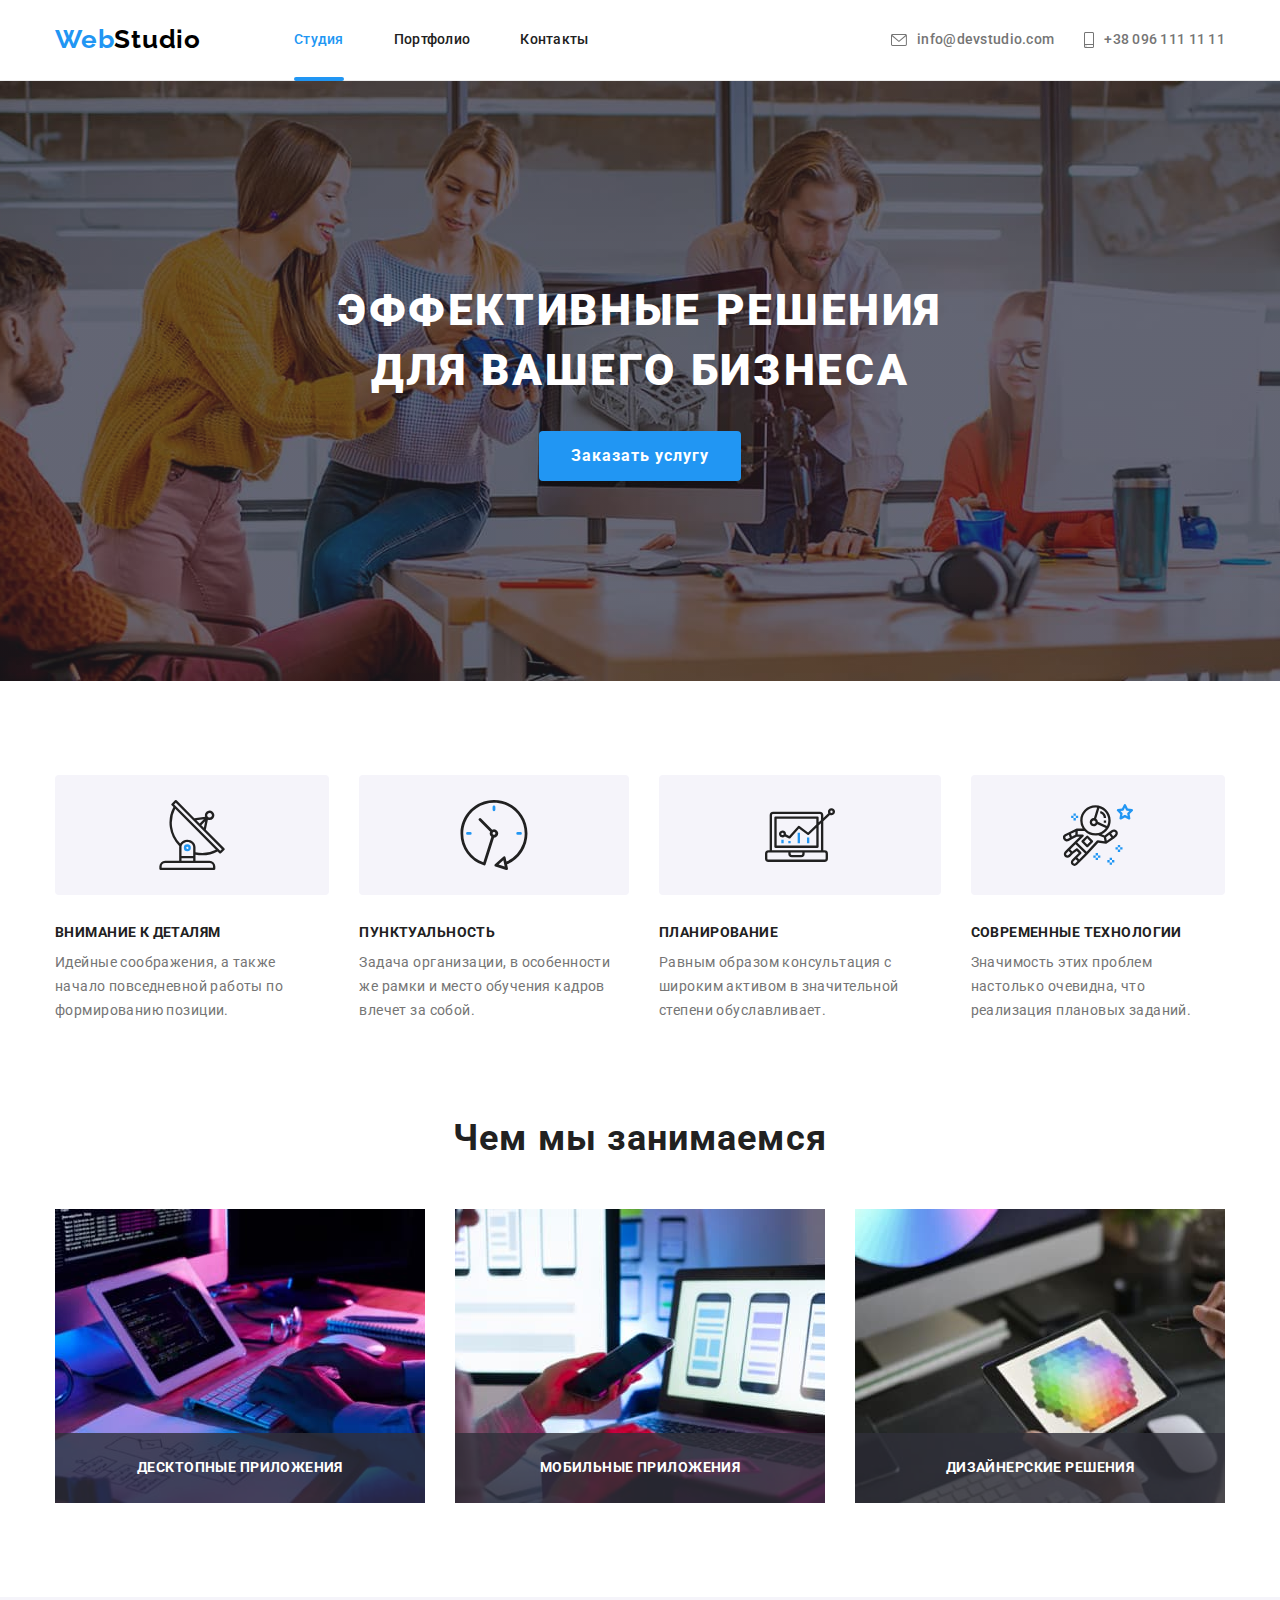
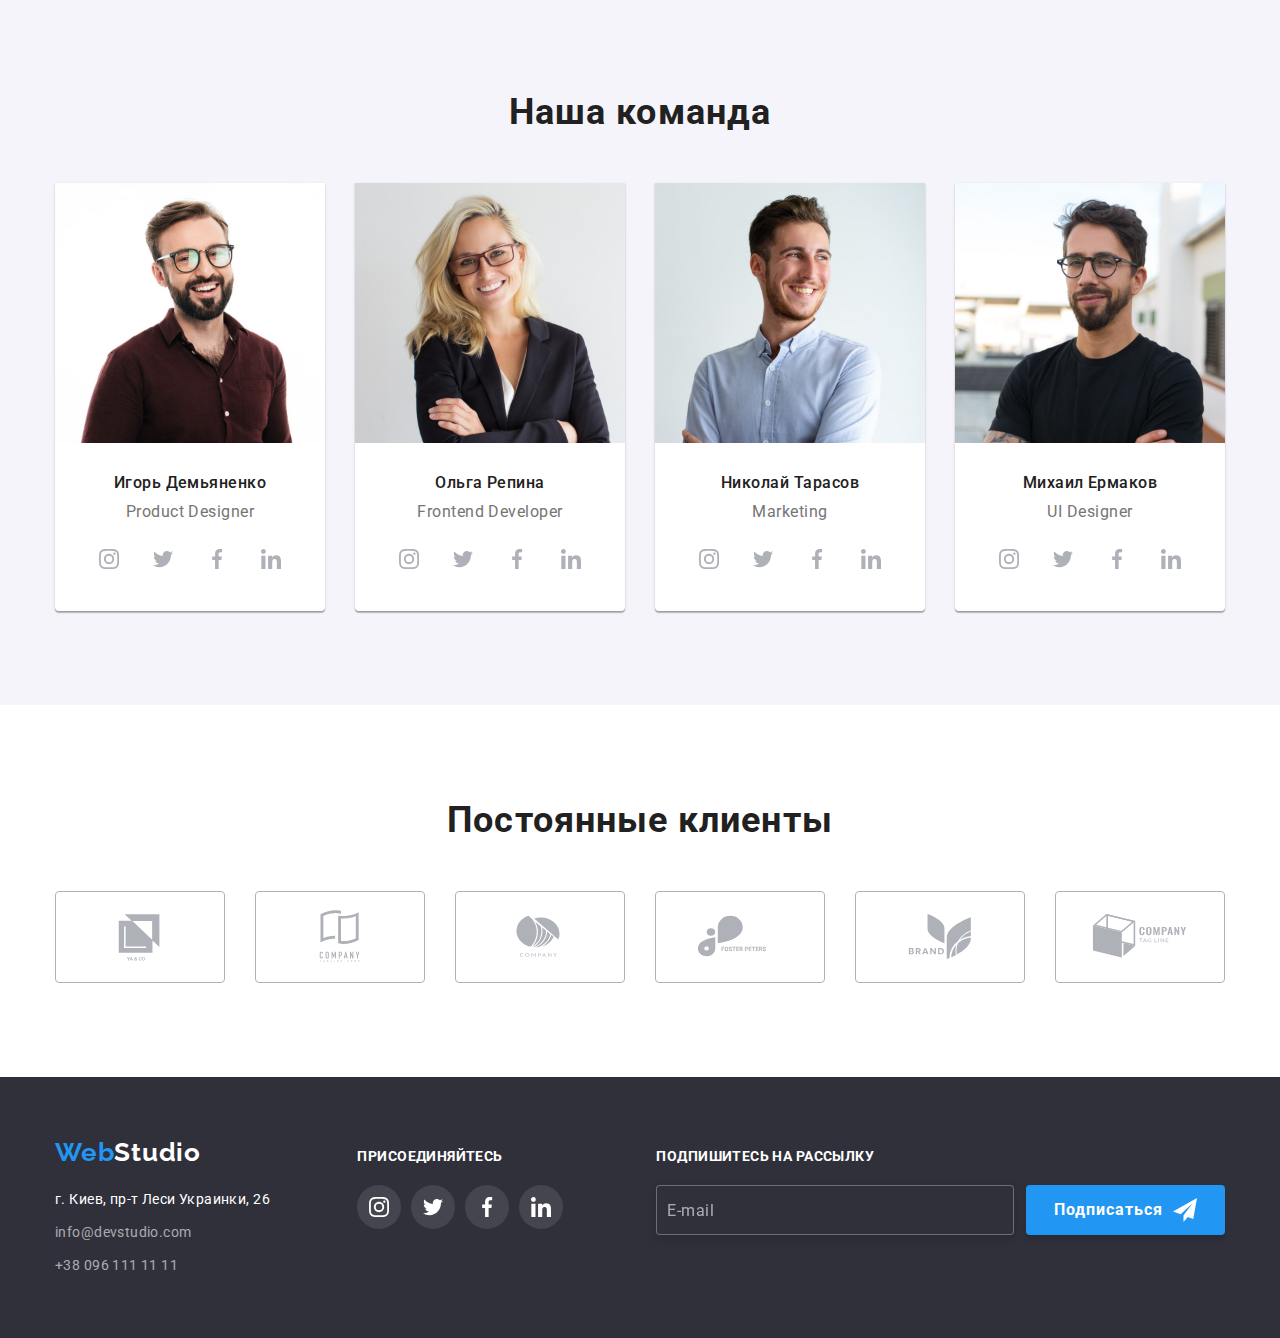
==== commit da70bddd: "дз7 сделал bem" ====
--- a/index.html
+++ b/index.html
@@ -21,7 +21,9 @@
     <!-- header-page -->
     <header class="header-page">
       <div class="container header-page__container">
-        <a class="header-page__logo logo" href="#"> <span class="logo__text">Web</span>Studio</a>
+        <a class="header-page__logo logo logo--black" href="#">
+          <span class="logo__text">Web</span>Studio</a
+        >
         <nav class="site-nav">
           <ul class="site-nav__list">
             <li>
@@ -79,7 +81,7 @@
                 </svg>
               </div>
               <h3 class="benefits-section__subtitle subtitle">Внимание к деталям</h3>
-              <p class="benefits-section__discription">
+              <p class="benefits-section__description">
                 Идейные соображения, а также начало повседневной работы по формированию позиции.
               </p>
             </li>
@@ -90,7 +92,7 @@
                 </svg>
               </div>
               <h3 class="benefits-section__subtitle subtitle">Пунктуальность</h3>
-              <p class="benefits-section__discription">
+              <p class="benefits-section__description">
                 Задача организации, в особенности же рамки и место обучения кадров влечет за собой.
               </p>
             </li>
@@ -101,7 +103,7 @@
                 </svg>
               </div>
               <h3 class="benefits-section__subtitle subtitle">Планирование</h3>
-              <p class="benefits-section__discription">
+              <p class="benefits-section__description">
                 Равным образом консультация с широким активом в значительной степени обуславливает.
               </p>
             </li>
@@ -112,7 +114,7 @@
                 </svg>
               </div>
               <h3 class="benefits-section__subtitle subtitle">Современные технологии</h3>
-              <p class="benefits-section__discription">
+              <p class="benefits-section__description">
                 Значимость этих проблем настолько очевидна, что реализация плановых заданий.
               </p>
             </li>
@@ -164,25 +166,25 @@
         </div>
       </section>
       <!-- team-section -->
-      <section class="team section">
+      <section class="team-section section">
         <div class="container">
-          <h2 class="team-title title">Наша команда</h2>
-          <ul class="team-list list">
-            <li class="team-item">
+          <h2 class="team-section__title title">Наша команда</h2>
+          <ul class="team-section__list">
+            <li class="person-card">
               <img
-                class="team-image"
+                class="person-card__image"
                 src="./images/team/photo1.jpg"
                 alt="Фотография Игорь Демьяненко"
                 width="270"
                 height="260"
               />
-              <h3 class="team-subtitle">Игорь Демьяненко</h3>
-              <p class="team-text">Product Designer</p>
-              <ul class="social-list list">
-                <li class="social-item">
-                  <a href="#" class="social-link">
-                    <svg
-                      class="social-icon"
+              <h3 class="person-card__name">Игорь Демьяненко</h3>
+              <p class="person-card__work-position">Product Designer</p>
+              <ul class="social-list">
+                <li class="social-list__item">
+                  <a href="#" class="social-list__link">
+                    <svg
+                      class="social-list__icon"
                       width="20"
                       height="20"
                       aria-label="ссылка на instagram"
@@ -191,17 +193,22 @@
                     </svg>
                   </a>
                 </li>
-                <li class="social-item">
-                  <a href="#" class="social-link">
-                    <svg class="social-icon" width="20" height="20" aria-label="ссылка на twitter">
+                <li class="social-list__item">
+                  <a href="#" class="social-list__link">
+                    <svg
+                      class="social-list__icon"
+                      width="20"
+                      height="20"
+                      aria-label="ссылка на twitter"
+                    >
                       <use href="./images/icons.svg#icon-twitter"></use>
                     </svg>
                   </a>
                 </li>
-                <li class="social-item">
-                  <a href="#" class="social-link">
-                    <svg
-                      class="social-icon"
+                <li class="social-list__item">
+                  <a href="#" class="social-list__link">
+                    <svg
+                      class="social-list__icon"
                       width="20"
                       height="20"
                       aria-label="ссылка на facebook "
@@ -210,30 +217,35 @@
                     </svg>
                   </a>
                 </li>
-                <li class="social-item">
-                  <a href="#" class="social-link">
-                    <svg class="social-icon" width="20" height="20" aria-label="ссылка на linkedin">
+                <li class="social-list__item">
+                  <a href="#" class="social-list__link">
+                    <svg
+                      class="social-list__icon"
+                      width="20"
+                      height="20"
+                      aria-label="ссылка на linkedin"
+                    >
                       <use href="./images/icons.svg#icon-linkedin"></use>
                     </svg>
                   </a>
                 </li>
               </ul>
             </li>
-            <li class="team-item">
+            <li class="person-card">
               <img
-                class="team-image"
+                class="person-card__image"
                 src="./images/team/photo2.jpg"
                 alt="Фотография Ольга Репина"
                 width="270"
                 height="260"
               />
-              <h3 class="team-subtitle">Ольга Репина</h3>
-              <p class="team-text">Frontend Developer</p>
-              <ul class="social-list list">
-                <li class="social-item">
-                  <a href="#" class="social-link">
-                    <svg
-                      class="social-icon"
+              <h3 class="person-card__name">Ольга Репина</h3>
+              <p class="person-card__work-position">Frontend Developer</p>
+              <ul class="social-list">
+                <li class="social-list__item">
+                  <a href="#" class="social-list__link">
+                    <svg
+                      class="social-list__icon"
                       width="20"
                       height="20"
                       aria-label="ссылка на instagram"
@@ -242,17 +254,22 @@
                     </svg>
                   </a>
                 </li>
-                <li class="social-item">
-                  <a href="#" class="social-link">
-                    <svg class="social-icon" width="20" height="20" aria-label="ссылка на twitter">
+                <li class="social-list__item">
+                  <a href="#" class="social-list__link">
+                    <svg
+                      class="social-list__icon"
+                      width="20"
+                      height="20"
+                      aria-label="ссылка на twitter"
+                    >
                       <use href="./images/icons.svg#icon-twitter"></use>
                     </svg>
                   </a>
                 </li>
-                <li class="social-item">
-                  <a href="#" class="social-link">
-                    <svg
-                      class="social-icon"
+                <li class="social-list__item">
+                  <a href="#" class="social-list__link">
+                    <svg
+                      class="social-list__icon"
                       width="20"
                       height="20"
                       aria-label="ссылка на facebook "
@@ -261,30 +278,35 @@
                     </svg>
                   </a>
                 </li>
-                <li class="social-item">
-                  <a href="#" class="social-link">
-                    <svg class="social-icon" width="20" height="20" aria-label="ссылка на linkedin">
+                <li class="social-list__item">
+                  <a href="#" class="social-list__link">
+                    <svg
+                      class="social-list__icon"
+                      width="20"
+                      height="20"
+                      aria-label="ссылка на linkedin"
+                    >
                       <use href="./images/icons.svg#icon-linkedin"></use>
                     </svg>
                   </a>
                 </li>
               </ul>
             </li>
-            <li class="team-item">
+            <li class="person-card">
               <img
-                class="team-image"
+                class="person-card__image"
                 src="./images/team/photo3.jpg"
                 alt="Фотография Николай Тарасов"
                 width="270"
                 height="260"
               />
-              <h3 class="team-subtitle">Николай Тарасов</h3>
-              <p class="team-text">Marketing</p>
-              <ul class="social-list list">
-                <li class="social-item">
-                  <a href="#" class="social-link">
-                    <svg
-                      class="social-icon"
+              <h3 class="person-card__name">Николай Тарасов</h3>
+              <p class="person-card__work-position">Marketing</p>
+              <ul class="social-list">
+                <li class="social-list__item">
+                  <a href="#" class="social-list__link">
+                    <svg
+                      class="social-list__icon"
                       width="20"
                       height="20"
                       aria-label="ссылка на instagram"
@@ -293,17 +315,22 @@
                     </svg>
                   </a>
                 </li>
-                <li class="social-item">
-                  <a href="#" class="social-link">
-                    <svg class="social-icon" width="20" height="20" aria-label="ссылка на twitter">
+                <li class="social-list__item">
+                  <a href="#" class="social-list__link">
+                    <svg
+                      class="social-list__icon"
+                      width="20"
+                      height="20"
+                      aria-label="ссылка на twitter"
+                    >
                       <use href="./images/icons.svg#icon-twitter"></use>
                     </svg>
                   </a>
                 </li>
-                <li class="social-item">
-                  <a href="#" class="social-link">
-                    <svg
-                      class="social-icon"
+                <li class="social-list__item">
+                  <a href="#" class="social-list__link">
+                    <svg
+                      class="social-list__icon"
                       width="20"
                       height="20"
                       aria-label="ссылка на facebook "
@@ -312,30 +339,35 @@
                     </svg>
                   </a>
                 </li>
-                <li class="social-item">
-                  <a href="#" class="social-link">
-                    <svg class="social-icon" width="20" height="20" aria-label="ссылка на linkedin">
+                <li class="social-list__item">
+                  <a href="#" class="social-list__link">
+                    <svg
+                      class="social-list__icon"
+                      width="20"
+                      height="20"
+                      aria-label="ссылка на linkedin"
+                    >
                       <use href="./images/icons.svg#icon-linkedin"></use>
                     </svg>
                   </a>
                 </li>
               </ul>
             </li>
-            <li class="team-item">
+            <li class="person-card">
               <img
-                class="team-image"
+                class="person-card__image"
                 src="./images/team/photo4.jpg"
                 alt="Фотография Михаил Ермаков"
                 width="270"
                 height="260"
               />
-              <h3 class="team-subtitle">Михаил Ермаков</h3>
-              <p class="team-text">UI Designer</p>
-              <ul class="social-list list">
-                <li class="social-item">
-                  <a href="#" class="social-link">
-                    <svg
-                      class="social-icon"
+              <h3 class="person-card__name">Михаил Ермаков</h3>
+              <p class="person-card__work-position">UI Designer</p>
+              <ul class="social-list">
+                <li class="social-list__item">
+                  <a href="#" class="social-list__link">
+                    <svg
+                      class="social-list__icon"
                       width="20"
                       height="20"
                       aria-label="ссылка на instagram"
@@ -344,17 +376,22 @@
                     </svg>
                   </a>
                 </li>
-                <li class="social-item">
-                  <a href="#" class="social-link">
-                    <svg class="social-icon" width="20" height="20" aria-label="ссылка на twitter">
+                <li class="social-list__item">
+                  <a href="#" class="social-list__link">
+                    <svg
+                      class="social-list__icon"
+                      width="20"
+                      height="20"
+                      aria-label="ссылка на twitter"
+                    >
                       <use href="./images/icons.svg#icon-twitter"></use>
                     </svg>
                   </a>
                 </li>
-                <li class="social-item">
-                  <a href="#" class="social-link">
-                    <svg
-                      class="social-icon"
+                <li class="social-list__item">
+                  <a href="#" class="social-list__link">
+                    <svg
+                      class="social-list__icon"
                       width="20"
                       height="20"
                       aria-label="ссылка на facebook "
@@ -363,9 +400,14 @@
                     </svg>
                   </a>
                 </li>
-                <li class="social-item">
-                  <a href="#" class="social-link">
-                    <svg class="social-icon" width="20" height="20" aria-label="ссылка на linkedin">
+                <li class="social-list__item">
+                  <a href="#" class="social-list__link">
+                    <svg
+                      class="social-list__icon"
+                      width="20"
+                      height="20"
+                      aria-label="ссылка на linkedin"
+                    >
                       <use href="./images/icons.svg#icon-linkedin"></use>
                     </svg>
                   </a>
@@ -375,15 +417,15 @@
           </ul>
         </div>
       </section>
-      <!-- clients -->
-      <section class="clients section">
+      <!-- clients-section -->
+      <section class="clients-section section">
         <div class="container">
-          <h2 class="clients-title title">Постоянные клиенты</h2>
-          <ul class="clients-list list">
-            <li class="clients-item">
-              <a href="" class="clients-link link">
-                <svg
-                  class="clients-icon"
+          <h2 class="clients-section__title title">Постоянные клиенты</h2>
+          <ul class="clients-section__list">
+            <li class="client-card">
+              <a href="" class="client-card__link">
+                <svg
+                  class="client-card__icon"
                   width="106"
                   height="60"
                   aria-label="ссылка на компанию клиента"
@@ -392,10 +434,10 @@
                 </svg>
               </a>
             </li>
-            <li class="clients-item">
-              <a href="" class="clients-link">
-                <svg
-                  class="clients-icon"
+            <li class="client-card">
+              <a href="" class="client-card__link">
+                <svg
+                  class="client-card__icon"
                   width="106"
                   height="60"
                   aria-label="ссылка на компанию клиента"
@@ -404,10 +446,10 @@
                 </svg>
               </a>
             </li>
-            <li class="clients-item">
-              <a href="" class="clients-link">
-                <svg
-                  class="clients-icon"
+            <li class="client-card">
+              <a href="" class="client-card__link">
+                <svg
+                  class="client-card__icon"
                   width="106"
                   height="60"
                   aria-label="ссылка на компанию клиента"
@@ -416,10 +458,10 @@
                 </svg>
               </a>
             </li>
-            <li class="clients-item">
-              <a href="" class="clients-link">
-                <svg
-                  class="clients-icon"
+            <li class="client-card">
+              <a href="" class="client-card__link">
+                <svg
+                  class="client-card__icon"
                   width="106"
                   height="60"
                   aria-label="ссылка на компанию клиента"
@@ -428,10 +470,10 @@
                 </svg>
               </a>
             </li>
-            <li class="clients-item">
-              <a href="" class="clients-link">
-                <svg
-                  class="clients-icon"
+            <li class="client-card">
+              <a href="" class="client-card__link">
+                <svg
+                  class="client-card__icon"
                   width="106"
                   height="60"
                   aria-label="ссылка на компанию клиента"
@@ -440,10 +482,10 @@
                 </svg>
               </a>
             </li>
-            <li class="clients-item">
-              <a href="" class="clients-link">
-                <svg
-                  class="clients-icon"
+            <li class="client-card">
+              <a href="" class="client-card__link">
+                <svg
+                  class="client-card__icon"
                   width="106"
                   height="60"
                   aria-label="ссылка на компанию клиента"
@@ -457,29 +499,31 @@
       </section>
     </main>
     <!-- footer -->
-    <footer class="footer">
-      <div class="container footer-container">
-        <div class="footer-address">
-          <a class="footer-logo link" href="#"> <span class="logo-text">Web</span>Studio</a>
-          <address class="footer-contacs">
-            <p class="footer-text">г. Киев, пр-т Леси Украинки, 26</p>
-            <ul class="footer-list list">
-              <li class="footer-item">
-                <a class="footer-link link" href="mailto:info@devstudio.com">info@devstudio.com</a>
+    <footer class="footer-page">
+      <div class="container footer-page__container">
+        <div>
+          <a class="footer-page__logo logo logo--white" href="#">
+            <span class="logo__text">Web</span>Studio</a
+          >
+          <address class="footer-page__contacs">
+            <p class="footer-page__adress">г. Киев, пр-т Леси Украинки, 26</p>
+            <ul>
+              <li class="footer-page__item">
+                <a class="footer-page__link" href="mailto:info@devstudio.com">info@devstudio.com</a>
               </li>
-              <li class="footer-item">
-                <a class="footer-link link" href="tel:+380961111111">+38 096 111 11 11</a>
+              <li class="footer-page__item">
+                <a class="footer-page__link" href="tel:+380961111111">+38 096 111 11 11</a>
               </li>
             </ul>
           </address>
         </div>
-        <div class="footer-social">
-          <p class="footer-social-text">присоединяйтесь</p>
-          <ul class="social-list list">
-            <li class="social-item">
-              <a href="#" class="footer-social-link">
-                <svg
-                  class="footer-social-icon"
+        <div class="footer-page__social social-footer">
+          <p class="social-footer__cta subtitle">присоединяйтесь</p>
+          <ul class="social-list">
+            <li class="social-list__item">
+              <a href="#" class="social-footer__link social-list__link">
+                <svg
+                  class="social-list__icon"
                   width="20"
                   height="20"
                   aria-label="ссылка на instagram"
@@ -488,10 +532,10 @@
                 </svg>
               </a>
             </li>
-            <li class="social-item">
-              <a href="#" class="footer-social-link">
-                <svg
-                  class="footer-social-icon"
+            <li class="social-list__item">
+              <a href="#" class="social-footer__link social-list__link">
+                <svg
+                  class="social-list__icon"
                   width="20"
                   height="20"
                   aria-label="ссылка на twitter"
@@ -500,10 +544,10 @@
                 </svg>
               </a>
             </li>
-            <li class="social-item">
-              <a href="#" class="footer-social-link">
-                <svg
-                  class="footer-social-icon"
+            <li class="social-list__item">
+              <a href="#" class="social-footer__link social-list__link">
+                <svg
+                  class="social-list__icon"
                   width="20"
                   height="20"
                   aria-label="ссылка на facebook "
@@ -512,10 +556,10 @@
                 </svg>
               </a>
             </li>
-            <li class="social-item">
-              <a href="#" class="footer-social-link">
-                <svg
-                  class="footer-social-icon"
+            <li class="social-list__item">
+              <a href="#" class="social-footer__link social-list__link">
+                <svg
+                  class="social-list__icon"
                   width="20"
                   height="20"
                   aria-label="ссылка на linkedin"
@@ -526,27 +570,25 @@
             </li>
           </ul>
         </div>
-        <div class="footer-form-field">
-          <p class="footer-social-text">Подпишитесь на рассылку</p>
-          <form class="footer-form" name="footer-form" autocomplete="off" novalidate>
-            <div class="footer-field">
+        <div class="footer-page__form form-mail">
+          <p class="form-mail__cta subtitle">Подпишитесь на рассылку</p>
+          <form class="form-mail__form" name="footer-form" autocomplete="off" novalidate>
+            <div class="form-mail__form-field">
               <label class="visually-hidden" for="user-email">Ввести e-mail</label>
               <input
-                class="footer-input"
+                class="form-mail__input"
                 id="user-email"
                 type="email"
                 name="user-email"
                 placeholder="E-mail"
               />
             </div>
-            <div class="footer-field">
-              <button class="footer-field-btn btn" type="submit">
-                <span>Подписаться</span>
-                <svg class="footer-form-icon" width="24" height="24" aria-hidden="true">
-                  <use href="./images/icons.svg#icon-send"></use>
-                </svg>
-              </button>
-            </div>
+            <button class="form-mail__btn btn" type="submit">
+              <span>Подписаться</span>
+              <svg class="form-mail__icon" width="24" height="24" aria-hidden="true">
+                <use href="./images/icons.svg#icon-send"></use>
+              </svg>
+            </button>
           </form>
         </div>
       </div>
@@ -554,8 +596,8 @@
     <!-- modal -->
     <div class="backdrop is-hidden" data-modal>
       <div class="modal">
-        <h2 class="modal-title">Оставьте свои данные, мы вам перезвоним</h2>
-        <button class="btn-modal-close" type="button" data-modal-close>
+        <h2 class="modal__title">Оставьте свои данные, мы вам перезвоним</h2>
+        <button class="modal__btn-close" type="button" data-modal-close>
           <svg
             class="icon-modal-close"
             width="18"
@@ -566,56 +608,60 @@
           </svg>
         </button>
         <form class="form" name="main-form" autocomplete="off" novalidate>
-          <div class="modal-form-field">
-            <label class="modal-form-label" for="username">Имя</label>
-            <div class="form-field">
-              <input class="modal-form-input" id="username" type="text" name="username" />
-              <svg class="modal-form-icon" width="18" height="18" aria-hidden="true">
+          <div class="form__form-field form-field">
+            <label class="form-field__label" for="username">Имя</label>
+            <div class="form-field__container">
+              <input class="form-field__input" id="username" type="text" name="username" />
+              <svg class="form-field__icon" width="18" height="18">
                 <use href="./images/icons.svg#icon-person"></use>
               </svg>
             </div>
           </div>
-          <div class="modal-form-field">
-            <label class="modal-form-label" for="tel">Телефон</label>
-            <div class="form-field">
-              <input class="modal-form-input" id="tel" type="tel" name="tel" />
-              <svg class="modal-form-icon" width="18" height="18" aria-hidden="true">
+          <div class="form__form-field form-field">
+            <label class="form-field__label" for="tel">Телефон</label>
+            <div class="form-field__container">
+              <input class="form-field__input" id="tel" type="tel" name="tel" />
+              <svg class="form-field__icon" width="18" height="18" aria-hidden="true">
                 <use href="./images/icons.svg#icon-phone"></use>
               </svg>
             </div>
           </div>
-          <div class="modal-form-field">
-            <label class="modal-form-label" for="mail">Почта</label>
-            <div class="form-field">
-              <input class="modal-form-input" id="mail" type="email" name="mail" />
-              <svg class="modal-form-icon" width="18" height="18" aria-hidden="true">
+          <div class="form__form-field form-field">
+            <label class="form-field__label" for="mail">Почта</label>
+            <div class="form-field__container">
+              <input class="form-field__input" id="mail" type="email" name="mail" />
+              <svg class="form-field__icon" width="18" height="18" aria-hidden="true">
                 <use href="./images/icons.svg#icon-email"></use>
               </svg>
             </div>
           </div>
-          <div class="modal-form-field">
-            <label class="modal-form-label" for="comment">Комментарий</label>
+          <div class="form__form-field form-field">
+            <label class="form-field__label" for="comment">Комментарий</label>
             <textarea
-              class="modal-comment modal-form-input"
+              class="form-field__comment form-field__input"
               name="comment"
               id="comment"
               rows="6"
               placeholder="Введите текст"
             ></textarea>
           </div>
-          <div class="modal-form-checkbox">
-            <label class="label-checkbox">
-              <input class="input-checkbox visually-hidden" type="checkbox" name="checkbox" />
-              <span class="checkbox">
-                <svg class="icon-check" width="16" height="15" aria-hidden="true">
+          <div class="form-field-checkbox">
+            <label class="form-field-checkbox__label">
+              <input
+                class="form-field-checkbox__input visually-hidden"
+                type="checkbox"
+                name="checkbox"
+              />
+              <span class="form-field-checkbox__box">
+                <svg width="16" height="15" aria-hidden="true">
                   <use href="./images/icons.svg#icon-check"></use>
                 </svg>
               </span>
               <span>Соглашаюсь с рассылкой и принимаю</span>
-              <a class="link-checkbox" href="#">Условия договора</a>
+              <a class="form-field-checkbox__link" href="#">Условия договора</a>
             </label>
           </div>
-          <button class="modal-form-btn btn" type="submit">Отправить</button>
+          <button class="form-field__btn btn" type="submit">Отправить</button>
         </form>
       </div>
     </div>
--- a/css/styles.css
+++ b/css/styles.css
@@ -142,12 +142,19 @@
 .logo {
   transition: color var(--time-duration) var(--timing-function);
 
-  color: #000;
   font-family: 'Raleway';
   font-weight: 700;
   font-size: 26px;
   line-height: 1.2;
   letter-spacing: 0.03em;
+}
+
+.logo--black {
+  color: #000;
+}
+
+.logo--white {
+  color: var(--color-text-background);
 }
 
 .logo__text {
@@ -300,7 +307,7 @@
   color: var(--title-text-color);
 }
 
-.benefits-section__discription {
+.benefits-section__description {
   font-size: 14px;
   line-height: 1.71;
   letter-spacing: 0.03em;
@@ -346,18 +353,19 @@
 
 /* team-section */
 
-.team {
+.team-section {
   background-color: var(--color-background-third);
 }
 
-.team-title {
+.team-section__title {
   margin-bottom: 50px;
 }
-.team-list {
-  display: flex;
-}
-
-.team-item {
+.team-section__list {
+  display: flex;
+  gap: 30px;
+}
+
+.person-card {
   display: flex;
   flex-direction: column;
   align-items: center;
@@ -369,11 +377,11 @@
   background-color: var(--color-text-background);
 }
 
-.team-image {
+.person-card__image {
   margin-bottom: 30px;
 }
 
-.team-subtitle {
+.person-card__name {
   margin-bottom: 10px;
 
   color: var(--title-text-color);
@@ -384,7 +392,7 @@
   letter-spacing: 0.03em;
 }
 
-.team-text {
+.person-card__work-position {
   margin-bottom: 16px;
 
   font-size: 16px;
@@ -393,9 +401,6 @@
   letter-spacing: 0.03em;
 }
 
-.team-item:not(:first-child) {
-  margin-left: 30px;
-}
 /* social */
 
 .social-list {
@@ -404,12 +409,12 @@
   gap: 10px;
 }
 
-.social-item {
+.social-list__item {
   width: 44px;
   height: 44px;
 }
 
-.social-link {
+.social-list__link {
   display: flex;
   align-items: center;
   justify-content: center;
@@ -423,36 +428,36 @@
   color: var(--fill-icons);
 }
 
-.social-link:hover,
-.social-link:focus {
+.social-list__link:hover,
+.social-list__link:focus {
   background-color: var(--accent-color);
   color: var(--color-text-background);
 }
 
-.social-icon {
+.social-list__icon {
   fill: currentColor;
 }
 
-/* clients */
-
-.clients {
+/* clients-section */
+
+.clients-section {
   background-color: var(--color-text-background);
 }
-.clients-title {
+.clients-section__title {
   margin-bottom: 50px;
 }
-.clients-list {
+.clients-section__list {
   display: flex;
   align-items: center;
   gap: 30px;
 }
 
-.clients-item {
+.client-card {
   width: 170px;
   height: 92px;
 }
 
-.clients-link {
+.client-card__link {
   display: flex;
   align-items: center;
   justify-content: center;
@@ -467,29 +472,35 @@
   color: var(--fill-icons);
 }
 
-.clients-link:hover,
-.clients-link:focus {
+.client-card__link:hover,
+.client-card__link:focus {
   border-color: var(--accent-color);
   color: var(--accent-color);
 }
 
-.clients-icon {
+.client-card__icon {
   fill: currentColor;
 }
 
-/* projects */
-
-.projects {
+/* projects-section */
+
+.projects-section {
   background-color: var(--color-text-background);
 }
 
-.projects-menu-list {
+.projects-section__menu {
+  margin-bottom: 50px;
+}
+
+/* menu-projects */
+
+.menu-projects {
   display: flex;
   justify-content: center;
-  margin-bottom: 50px;
-}
-
-.projects-btn {
+  gap: 8px;
+}
+
+.menu-projects__btn {
   padding: 6px 22px;
   border: 0 solid transparent;
   border-radius: 4px;
@@ -509,42 +520,39 @@
   cursor: pointer;
 }
 
-.projects-btn:hover,
-.projects-btn:focus,
-.projects-btn.current {
+.menu-projects__btn:hover,
+.menu-projects__btn:focus,
+.menu-projects__btn--active {
   box-shadow: 0px 3px 1px rgba(0, 0, 0, 0.1), 0px 1px 2px rgba(0, 0, 0, 0.08),
     0px 2px 2px rgba(0, 0, 0, 0.12);
   color: var(--color-text-background);
   background-color: var(--accent-color);
 }
 
-.projects-menu-item:not(:first-child) {
-  margin-left: 8px;
-}
-
-.projects-list {
+/* project-card */
+
+.projects-section__list {
   display: flex;
   flex-wrap: wrap;
   gap: 30px;
 }
 
-.projects-link {
+.project-card__link {
   display: block;
   transition: box-shadow var(--time-duration) var(--timing-function);
 }
 
-.projects-link:hover,
-.projects-link:focus {
+.project-card__link:hover,
+.project-card__link:focus {
   box-shadow: 0px 1px 1px rgba(0, 0, 0, 0.12), 0px 4px 4px rgba(0, 0, 0, 0.06),
     1px 4px 6px rgba(0, 0, 0, 0.16);
-  color: inherit;
-}
-
-.projects-thumb {
+}
+
+.project-card__thumb {
   position: relative;
   overflow: hidden;
 }
-.projects-overlay {
+.project-card__overlay {
   position: absolute;
   padding: 63px 24px;
   left: 0;
@@ -557,11 +565,11 @@
 
   background: var(--color-portfolio-overlay);
 }
-.projects-link:hover .projects-overlay {
+.project-card__link:hover .project-card__overlay {
   transform: translateY(0);
 }
 
-.projects-overlay-text {
+.project-card__proposition {
   color: var(--color-text-background);
   font-weight: 400;
   font-size: 18px;
@@ -569,14 +577,14 @@
   letter-spacing: 0.03em;
 }
 
-.projects-card {
+.project-card__content {
   padding: 20px 24px 20px 24px;
   border: 1px solid var(--color-border-card);
 
   background-color: var(--color-text-background);
 }
 
-.projects-subtitle {
+.project-card__name {
   margin-bottom: 4px;
 
   color: var(--title-text-color);
@@ -586,7 +594,7 @@
   letter-spacing: 0.06em;
 }
 
-.projects-text {
+.project-card__description {
   font-size: 16px;
   line-height: 1.88;
   letter-spacing: 0.03em;
@@ -594,107 +602,94 @@
 
 /* footer */
 
-.footer {
+.footer-page {
   padding: 60px 0;
 
   background-color: var(--color-background-primary);
 }
 
-.footer-container {
+.footer-page__container {
   display: flex;
   align-items: baseline;
 }
 
-.footer-logo {
+.footer-page__logo {
   display: inline-block;
   margin-bottom: 20px;
-
-  transition: color var(--time-duration) var(--timing-function);
-
-  color: var(--color-text-background);
-  font-family: 'Raleway';
-  font-weight: 700;
-  font-size: 26px;
-  line-height: 1.2;
-  letter-spacing: 0.03em;
-}
-
-.footer-contacs {
+}
+
+.footer-page__contacs {
   font-style: normal;
   font-size: 14px;
   line-height: 1.71;
   letter-spacing: 0.03em;
 }
 
-.footer-text {
+.footer-page__adress {
   margin-bottom: 9px;
   color: var(--color-text-background);
 }
 
-.footer-link {
+.footer-page__item:not(:last-child) {
+  margin-bottom: 9px;
+}
+
+.footer-page__link {
   transition: color var(--time-duration) var(--timing-function);
   color: var(--color-footer-link);
 }
 
-.footer-item:not(:first-child) {
-  margin-top: 9px;
-}
-
-.footer-social {
+.footer-page__link:hover,
+.footer-page__link:focus {
+  color: var(--accent-color);
+}
+
+.footer-page__social {
   margin-left: auto;
 }
 
-.footer-social-text {
+.social-footer__cta {
   margin-bottom: 20px;
 
   color: var(--color-text-background);
-
-  font-weight: 700;
-  font-size: 14px;
-  line-height: 1.14;
-  letter-spacing: 0.03em;
-  text-transform: uppercase;
-}
-
-.footer-social-link {
-  display: flex;
-  align-items: center;
-  justify-content: center;
+}
+
+.social-footer__link {
+  transition: background-color var(--time-duration) var(--timing-function);
+
+  color: var(--color-text-background);
+  background-color: var(--footer-bg-icons);
+}
+
+.social-footer__link:hover,
+.social-footer__link:focus {
+  background-color: var(--accent-color);
+}
+
+.footer-page__form {
+  margin-left: 93px;
+}
+
+.form-mail__cta {
+  margin-bottom: 20px;
+
+  color: var(--color-text-background);
+}
+
+.form-mail__form {
+  display: flex;
+  align-items: center;
+  gap: 12px;
+}
+
+.form-mail__form-field {
+  width: 358px;
+  height: 50px;
+}
+.form-mail__input {
+  padding: 15px 10px;
   width: 100%;
   height: 100%;
-  border-radius: 50%;
-
-  transition: color var(--time-duration) var(--timing-function),
-    background-color var(--time-duration) var(--timing-function);
-
-  color: var(--color-text-background);
-  background-color: var(--footer-bg-icons);
-}
-
-.footer-social-link:hover,
-.footer-social-link:focus {
-  background-color: var(--accent-color);
-  color: var(--color-text-background);
-}
-
-.footer-social-icon {
-  fill: currentColor;
-}
-
-.footer-form-field {
-  margin-left: 93px;
-}
-
-.footer-form {
-  display: flex;
-  align-items: center;
-  gap: 12px;
-}
-
-.footer-input {
-  padding: 15px 10px;
-  width: 358px;
-  height: 50px;
   border-radius: 4px;
   border: 1px solid var(--color-border-footer-input);
   filter: drop-shadow(0px 4px 4px rgba(0, 0, 0, 0.15));
@@ -713,20 +708,20 @@
   background-color: var(--color-background-primary);
 }
 
-.footer-input:focus {
+.form-mail__input:focus {
   border-color: var(--accent-color);
 }
 
-.footer-input::placeholder {
+.form-mail__input::placeholder {
   color: var(--color-placeholder-footer);
 }
 
-.footer-field-btn {
+.form-mail__btn {
   gap: 10px;
   padding: 10px 28px;
 }
 
-.footer-form-icon {
+.form-mail__icon {
   fill: currentColor;
 }
 
@@ -773,7 +768,7 @@
   transform: translate(-50%, -50%) scale(0.7);
 }
 
-.modal-title {
+.modal__title {
   margin-bottom: 12px;
 
   color: var(--title-text-color);
@@ -784,7 +779,7 @@
   letter-spacing: 0.03em;
 }
 
-.btn-modal-close {
+.modal__btn-close {
   position: absolute;
   display: flex;
   align-items: center;
@@ -803,20 +798,20 @@
   cursor: pointer;
 }
 
-.btn-modal-close:hover,
-.btn-modal-close:focus {
+.modal__btn-close:hover,
+.modal__btn-close:focus {
   fill: var(--accent-color);
 }
 
-.modal-form-field {
+.form__form-field {
   margin-bottom: 10px;
 }
 
-.modal-form-field:nth-child(4) {
-  margin-bottom: 0;
-}
-
-.modal-form-label {
+.form__form-field:nth-child(4) {
+  margin-bottom: 20px;
+}
+
+.form-field__label {
   display: block;
   margin-bottom: 4px;
 
@@ -826,12 +821,12 @@
   letter-spacing: 0.01em;
 }
 
-.form-field {
+.form-field__container {
   position: relative;
   width: 100%;
 }
 
-.modal-form-input {
+.form-field__input {
   width: 100%;
   height: 40px;
   border: 1px solid var(--color-border-modal-input);
@@ -848,11 +843,11 @@
   letter-spacing: 0.01em;
 }
 
-.modal-form-input:focus {
+.form-field__input:focus {
   border-color: var(--accent-color);
 }
 
-.modal-form-icon {
+.form-field__icon {
   position: absolute;
   top: 50%;
   left: 12px;
@@ -863,18 +858,18 @@
   fill: var(--title-text-color);
 }
 
-.form-field:focus-within > .modal-form-icon {
+.form-field__container:focus-within > .form-field__icon {
   fill: var(--accent-color);
 }
 
-.modal-comment {
+.form-field__comment {
   width: 100%;
   height: 120px;
   padding: 12px 16px;
   resize: none;
 }
 
-.modal-comment::placeholder {
+.form-field__comment::placeholder {
   color: var(--color-placeholder-modal);
   font-weight: 400;
   font-size: 12px;
@@ -882,14 +877,14 @@
   letter-spacing: 0.01em;
 }
 
-.modal-form-checkbox {
+.form-field-checkbox {
   display: flex;
   justify-content: center;
-  margin-top: 20px;
+
   margin-bottom: 30px;
 }
 
-.label-checkbox {
+.form-field-checkbox__label {
   display: flex;
   align-items: center;
   gap: 8px;
@@ -900,7 +895,7 @@
   letter-spacing: 0.03em;
 }
 
-.checkbox {
+.form-field-checkbox__box {
   display: inline-flex;
   width: 16px;
   height: 15px;
@@ -912,20 +907,21 @@
     outline var(--time-duration) var(--timing-function);
 }
 
-.input-checkbox:checked + .checkbox {
+.form-field-checkbox__input:checked + .form-field-checkbox__box {
   background-color: var(--accent-color);
   outline: 2px solid var(--accent-color);
 }
 
-.input-checkbox:focus-visible + .checkbox {
+.form-field-checkbox__input:focus-visible + .form-field-checkbox__box {
   outline: 3px solid var(--title-text-color);
 }
 
-.link-checkbox {
+.form-field-checkbox__link {
   color: var(--accent-color);
-}
-
-.modal-form-btn {
+  text-decoration: underline;
+}
+
+.form-field__btn {
   margin: 0 auto;
   padding: 10px 55px;
 }
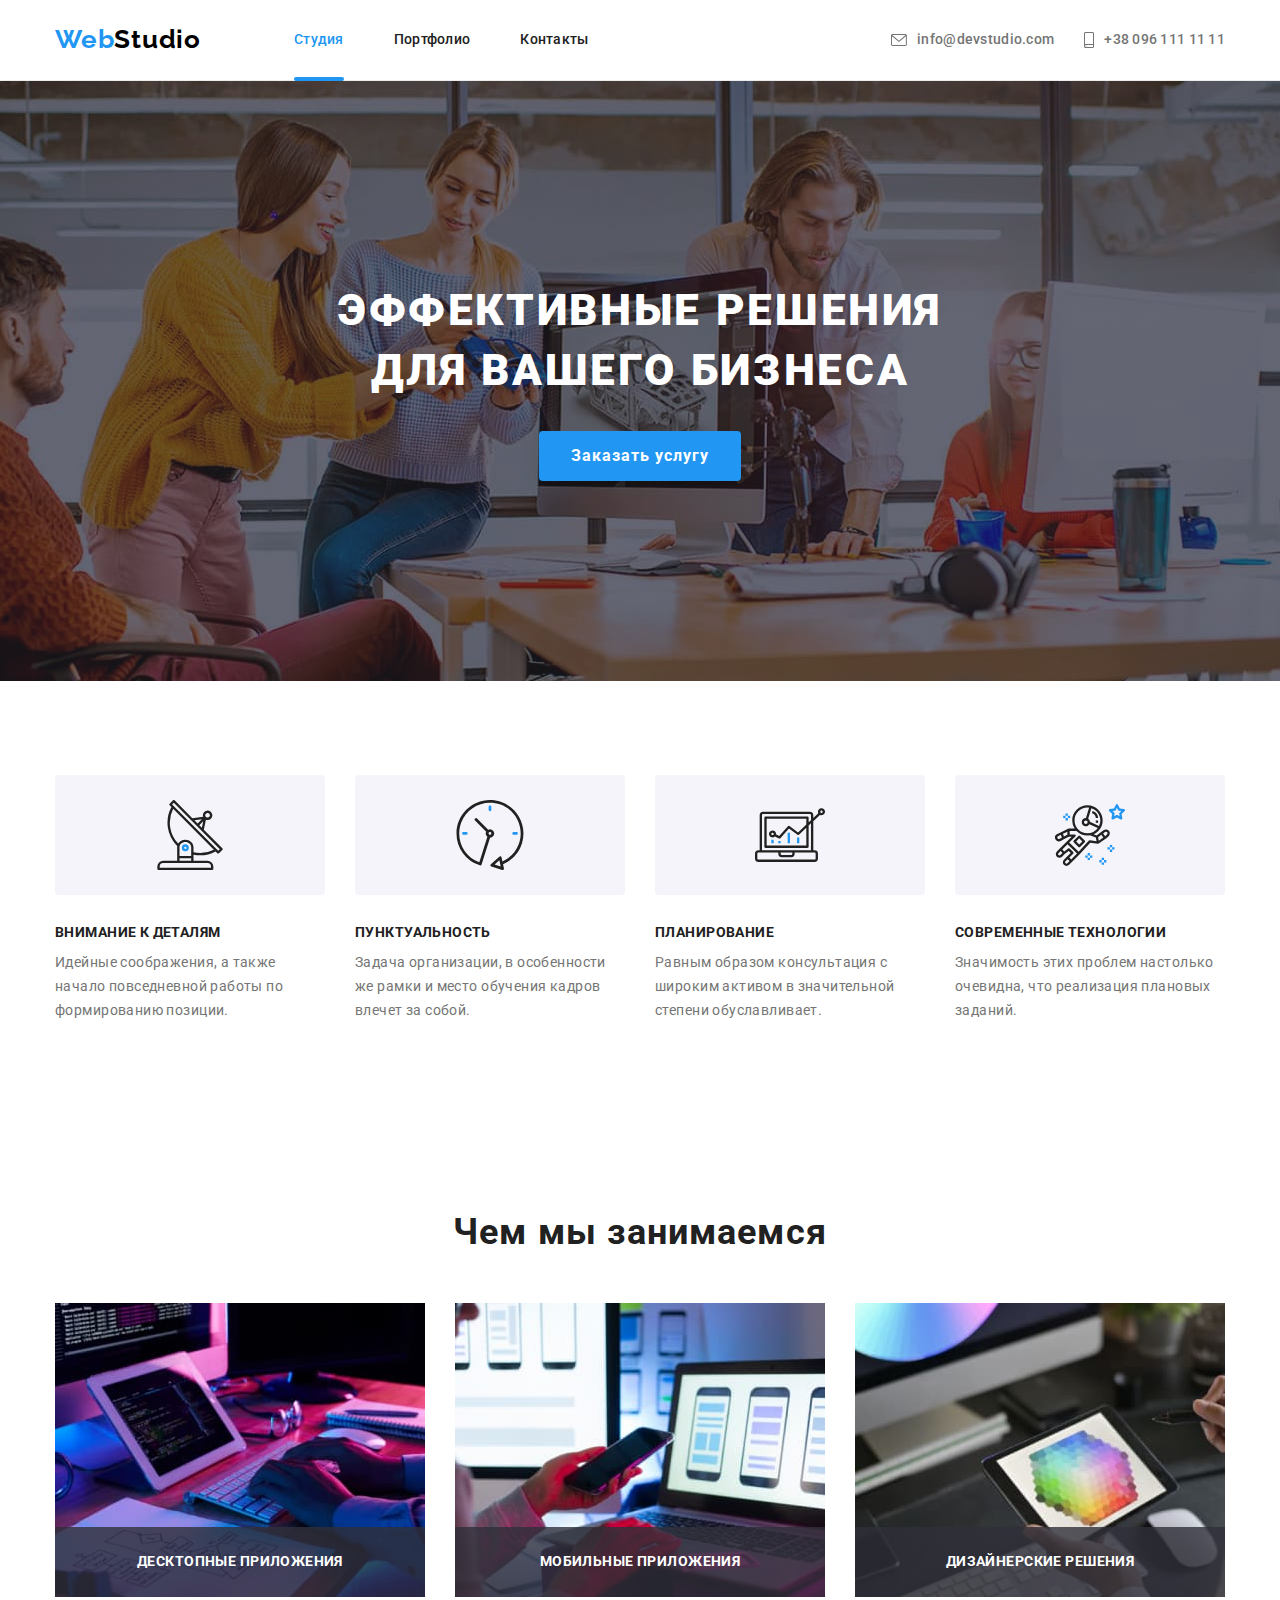
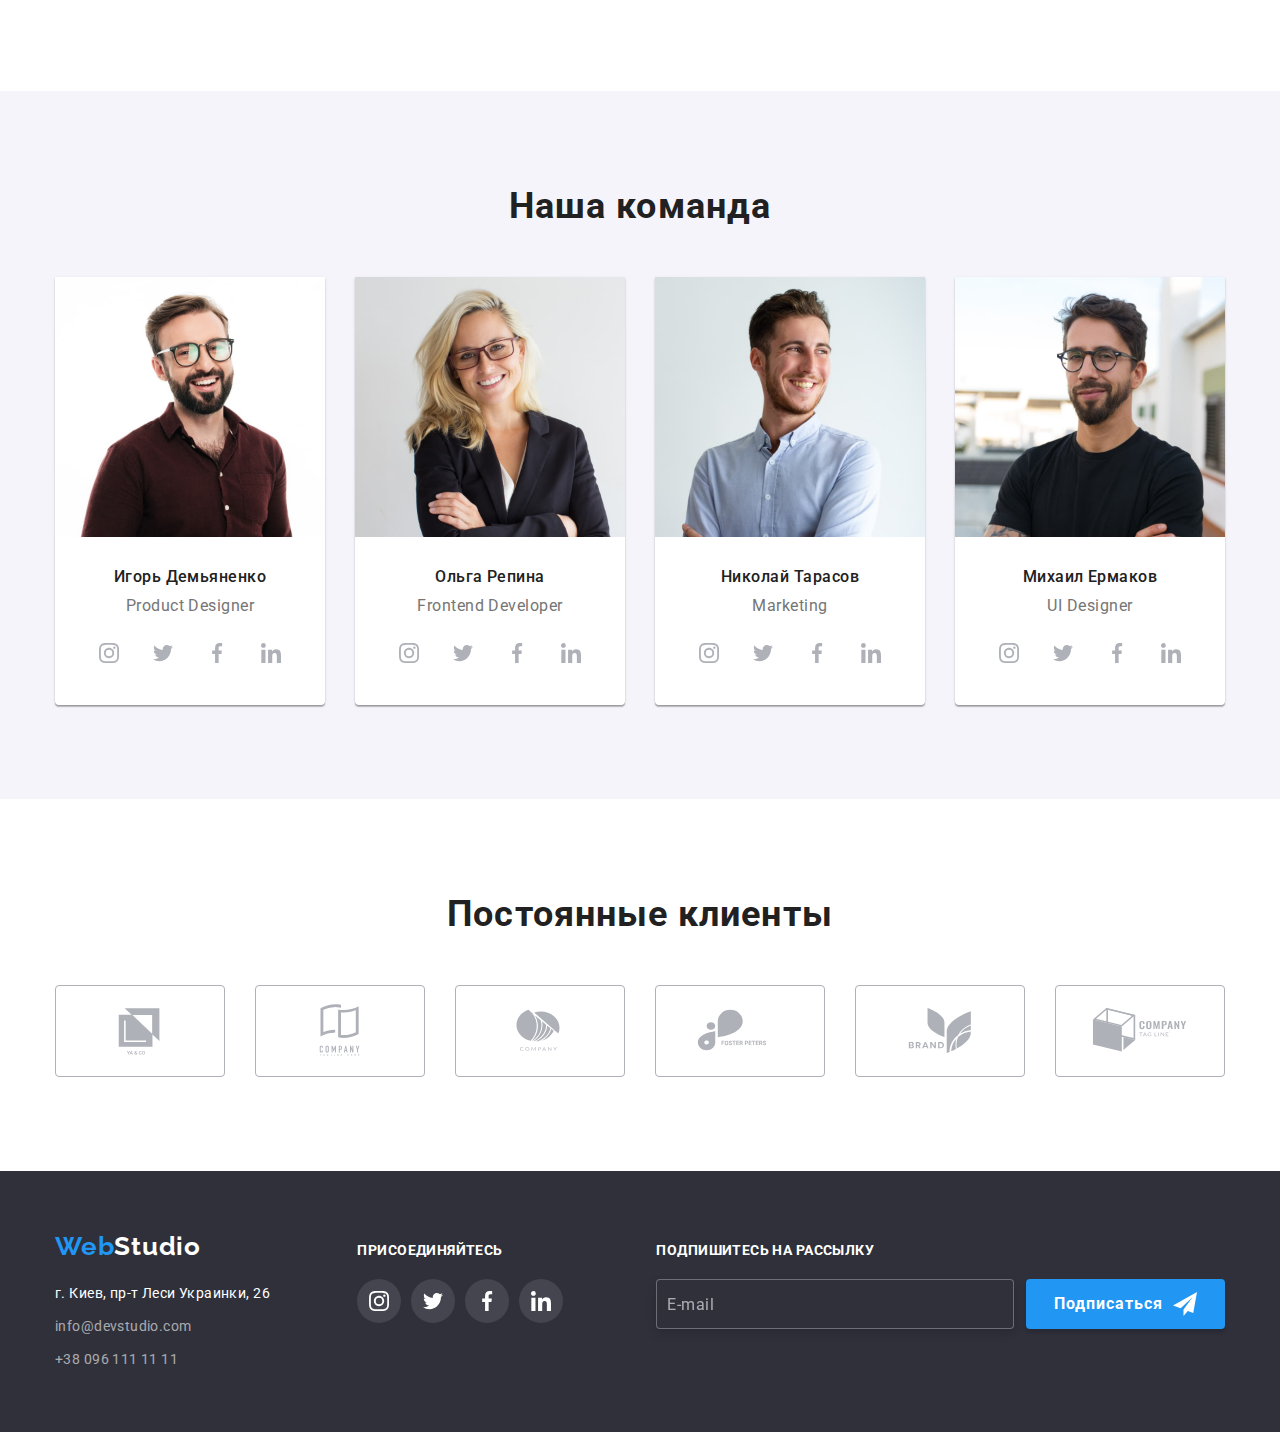
==== commit a89f067a: "дз2207" ====
--- a/index.html
+++ b/index.html
@@ -15,7 +15,7 @@
       href="https://fonts.googleapis.com/css2?family=Raleway:wght@700&family=Roboto:wght@400;500;700;900&display=swap"
       rel="stylesheet"
     />
-    <link rel="stylesheet" href="./css/styles.css" />
+    <link rel="stylesheet" href="./css/main.min.css" />
   </head>
   <body>
     <!-- header-page -->
@@ -124,7 +124,7 @@
       <!-- features-section -->
       <section class="features-section section">
         <div class="container">
-          <h2 class="features-section__title title">Чем мы занимаемся</h2>
+          <h2 class="section__title title">Чем мы занимаемся</h2>
           <ul class="features-section__list">
             <li>
               <div class="product-thumb">
@@ -168,7 +168,7 @@
       <!-- team-section -->
       <section class="team-section section">
         <div class="container">
-          <h2 class="team-section__title title">Наша команда</h2>
+          <h2 class="section__title title">Наша команда</h2>
           <ul class="team-section__list">
             <li class="person-card">
               <img
@@ -420,7 +420,7 @@
       <!-- clients-section -->
       <section class="clients-section section">
         <div class="container">
-          <h2 class="clients-section__title title">Постоянные клиенты</h2>
+          <h2 class="section__title title">Постоянные клиенты</h2>
           <ul class="clients-section__list">
             <li class="client-card">
               <a href="" class="client-card__link">
--- a/css/main.min.css
+++ b/css/main.min.css
@@ -0,0 +1 @@
+:root{--color-background-primary: #2f303a;--color-text-background: #fff;--color-background-third: #f5f4fa;--primary-text-color: #757575;--title-text-color: #212121;--accent-color: #2196f3;--color-footer-link: #ffffff99;--btn-background-color: #188ce8;--color-border: #ececec;--color-border-card: #eeeeee;--color-gradient: rgba(47, 48, 58, 0.4);--fill-icons: #afb1b8;--footer-bg-icons: rgba(255, 255, 255, 0.1);--bg-cards-benefits: rgba(47, 48, 58, 0.8);--color-portfolio-overlay: rgba(33, 150, 243, 0.9);--modal-border: rgba(0, 0, 0, 0.1);--bg-backdrop: rgba(0, 0, 0, 0.2);--color-placeholder-modal: rgba(117, 117, 117, 0.5);--color-border-modal-input: rgba(33, 33, 33, 0.2);--color-placeholder-footer: rgba(255, 255, 255, 0.6);--color-border-footer-input: rgba(255, 255, 255, 0.3);--time-duration: 250ms;--timing-function: cubic-bezier(0.4, 0, 0.2, 1)}.visually-hidden{position:absolute;width:1px;height:1px;margin:-1px;border:0;padding:0;white-space:nowrap;clip-path:inset(100%);clip:rect(0 0 0 0);overflow:hidden}.backdrop.is-hidden{opacity:0;visibility:hidden;pointer-events:none}.backdrop{position:fixed;left:0;top:0;width:100%;height:100%;opacity:1;transition:opacity var(--time-duration) var(--timing-function),visibility var(--time-duration) var(--timing-function);background-color:var(--bg-backdrop)}body{color:var(--primary-text-color);font-family:"Roboto",Arial,sans-serif}h1,h2,h3,h4,h5,h6,p{margin:0}img{display:block;max-width:100%}ul{list-style:none;padding:0;margin:0}a{text-decoration:none;color:inherit}.benefits-section{background-color:var(--color-text-background)}.benefits-section__list{display:flex;gap:30px}.benefits-section__item{flex-basis:calc((100% - 90px)/4)}.benefits-section__box-icon{display:flex;align-items:center;justify-content:center;height:120px;margin-bottom:30px;border-radius:4px;background-color:var(--color-background-third)}.benefits-section__subtitle{margin-bottom:10px;color:var(--title-text-color)}.benefits-section__description{font-size:14px;line-height:1.71;letter-spacing:.03em}.btn{box-shadow:0px 4px 4px rgba(0,0,0,.15);border:0 solid rgba(0,0,0,0);border-radius:4px;transition:background-color var(--time-duration) var(--timing-function);color:var(--color-text-background);background-color:var(--accent-color);font-family:inherit;font-weight:700;font-size:16px;line-height:1.88;display:flex;align-items:center;text-align:center;letter-spacing:.06em;cursor:pointer}.btn:hover,.btn:focus{background-color:var(--btn-background-color)}.client-card{width:170px;height:92px}.client-card__link{display:flex;align-items:center;justify-content:center;width:100%;height:100%;border:1px solid var(--fill-icons);border-radius:4px;transition:color var(--time-duration) var(--timing-function),border-color var(--time-duration) var(--timing-function);color:var(--fill-icons)}.client-card__link:hover,.client-card__link:focus{border-color:var(--accent-color);color:var(--accent-color)}.client-card__icon{fill:currentColor}.clients-section{background-color:var(--color-text-background)}.clients-section__list{display:flex;align-items:center;gap:30px}.container{max-width:1200px;padding-left:15px;padding-right:15px;margin-left:auto;margin-right:auto}.features-section{padding-top:0;background-color:var(--color-text-background)}.features-section__list{display:flex;gap:30px}.form-field-checkbox{display:flex;justify-content:center;margin-bottom:30px}.form-field-checkbox__label{display:flex;align-items:center;gap:8px;font-weight:400;font-size:14px;line-height:1.71;letter-spacing:.03em}.form-field-checkbox__box{display:inline-flex;width:16px;height:15px;outline:2px solid var(--title-text-color);outline-offset:-2px;border-radius:2px;transition:background-color var(--time-duration) var(--timing-function),outline var(--time-duration) var(--timing-function)}.form-field-checkbox__input:checked+.form-field-checkbox__box{background-color:var(--accent-color);outline:2px solid var(--accent-color)}.form-field-checkbox__input:focus-visible+.form-field-checkbox__box{outline:3px solid var(--title-text-color)}.form-field-checkbox__link{color:var(--accent-color);text-decoration:underline}.form__form-field{margin-bottom:10px}.form__form-field:nth-child(4){margin-bottom:20px}.form-field__label{display:block;margin-bottom:4px;font-weight:400;font-size:12px;line-height:1.17;letter-spacing:.01em}.form-field__container{position:relative;width:100%}.form-field__input{width:100%;height:40px;border:1px solid var(--color-border-modal-input);border-radius:4px;padding:11px 12px 11px 42px;outline:none;transition:border-color var(--time-duration) var(--timing-function);color:var(--title-text-color);font-weight:400;font-size:14px;line-height:16px;letter-spacing:.01em}.form-field__input:focus{border-color:var(--accent-color)}.form-field__icon{position:absolute;top:50%;left:12px;transform:translateY(-50%);transition:fill var(--time-duration) var(--timing-function);fill:var(--title-text-color)}.form-field__container:focus-within>.form-field__icon{fill:var(--accent-color)}.form-field__comment{width:100%;height:120px;padding:12px 16px;resize:none}.form-field__comment::placeholder{color:var(--color-placeholder-modal);font-weight:400;font-size:12px;line-height:1.17;letter-spacing:.01em}.form-field__btn{margin:0 auto;padding:10px 55px}.form-mail .form-mail__cta{margin-bottom:20px;color:var(--color-text-background)}.form-mail__form{display:flex;align-items:center;gap:12px}.form-mail__form-field{width:358px;height:50px}.form-mail__input{padding:15px 10px;width:100%;height:100%;border-radius:4px;border:1px solid var(--color-border-footer-input);filter:drop-shadow(0px 4px 4px rgba(0, 0, 0, 0.15));outline:none;transition:border-color var(--time-duration) var(--timing-function);font-weight:400;font-size:16px;line-height:1.25em;display:flex;align-items:center;letter-spacing:.03em;color:var(--color-text-background);background-color:var(--color-background-primary)}.form-mail__input:focus{border-color:var(--accent-color)}.form-mail__input::placeholder{color:var(--color-placeholder-footer)}.form-mail__btn{gap:10px;padding:10px 28px}.form-mail__icon{fill:currentColor}.footer-page{padding:60px 0;background-color:var(--color-background-primary)}.footer-page__container{display:flex;align-items:baseline}.footer-page__logo{display:inline-block;margin-bottom:20px}.footer-page__contacs{font-style:normal;font-size:14px;line-height:1.71;letter-spacing:.03em}.footer-page__adress{margin-bottom:9px;color:var(--color-text-background)}.footer-page__item:not(:last-child){margin-bottom:9px}.footer-page__link{transition:color var(--time-duration) var(--timing-function);color:var(--color-footer-link)}.footer-page__link:hover,.footer-page__link:focus{color:var(--accent-color)}.footer-page__social{margin-left:auto}.footer-page__form{margin-left:93px}.header-page{border-bottom:1px solid var(--color-border);background-color:var(--color-text-background)}.header-page__container{display:flex;align-items:center}.header-page__logo{margin-right:93px}.header-page__contact-list{display:flex;gap:30px;margin-left:auto;font-weight:500;font-size:14px;line-height:1.14;letter-spacing:.02em}.header-page__link{display:inline-flex;align-items:center;padding:32px 0;transition:color var(--time-duration) var(--timing-function);color:var(--primary-text-color)}.header-page__link:hover,.header-page__link:focus{color:var(--accent-color)}.header-page__icon{margin-right:10px;fill:currentColor}.hero-section{max-width:1600px;height:600px;margin-left:auto;margin-right:auto;padding:200px 0;text-align:center;background-color:var(--color-background-primary);background-image:linear-gradient(var(--color-gradient), var(--color-gradient)),url("../images/hero/hero-background-image.jpg");background-repeat:no-repeat;background-position:center;background-size:cover}.hero-section__title{margin-bottom:30px;color:var(--color-text-background);font-weight:900;font-size:44px;line-height:1.36;letter-spacing:.06em;text-transform:uppercase}.hero-section__btn{margin:0 auto;padding:10px 32px}.logo{transition:color var(--time-duration) var(--timing-function);font-family:"Raleway";font-weight:700;font-size:26px;line-height:1.2;letter-spacing:.03em}.logo--black{color:#000}.logo--white{color:var(--color-text-background)}.logo:hover,.logo:focus{color:var(--accent-color)}.logo__text{color:var(--accent-color)}.menu-projects{display:flex;justify-content:center;gap:8px}.menu-projects__btn{padding:6px 22px;border:0 solid rgba(0,0,0,0);border-radius:4px;transition:color var(--time-duration) var(--timing-function),background-color var(--time-duration) var(--timing-function),box-shadow var(--time-duration) var(--timing-function);color:var(--title-text-color);background-color:var(--color-background-third);font-family:inherit;font-weight:500;font-size:16px;line-height:1.62;text-align:center;letter-spacing:.03em;cursor:pointer}.menu-projects__btn:hover,.menu-projects__btn:focus,.menu-projects__btn--active{box-shadow:0px 3px 1px rgba(0,0,0,.1),0px 1px 2px rgba(0,0,0,.08),0px 2px 2px rgba(0,0,0,.12);color:var(--color-text-background);background-color:var(--accent-color)}.modal{position:absolute;left:50%;top:50%;width:528px;height:581px;border-radius:4px;padding:40px;transform:translate(-50%, -50%) scale(1);transition:transform var(--time-duration) var(--timing-function);background-color:var(--color-text-background);box-shadow:0px 1px 3px rgba(0,0,0,.12),0px 1px 1px rgba(0,0,0,.14),0px 2px 1px rgba(0,0,0,.2)}.backdrop.is-hidden .modal{transform:translate(-50%, -50%) scale(0.7)}.modal__title{margin-bottom:12px;color:var(--title-text-color);font-weight:700;font-size:20px;line-height:1.15;text-align:center;letter-spacing:.03em}.modal__btn-close{position:absolute;display:flex;align-items:center;justify-content:center;right:8px;top:8px;width:30px;height:30px;border:1px solid var(--modal-border);border-radius:50%;transition:fill var(--time-duration) var(--timing-function);fill:var(--title-text-color);background-color:var(--color-text-background);cursor:pointer}.modal__btn-close:hover,.modal__btn-close:focus{fill:var(--accent-color)}.person-card{display:flex;flex-direction:column;align-items:center;padding-bottom:30px;box-shadow:0px 1px 3px rgba(0,0,0,.12),0px 1px 1px rgba(0,0,0,.14),0px 2px 1px rgba(0,0,0,.2);border-radius:0px 0px 4px 4px;background-color:var(--color-text-background)}.person-card__image{margin-bottom:30px}.person-card__name{margin-bottom:10px;color:var(--title-text-color);font-weight:500;font-size:16px;line-height:1.19;text-align:center;letter-spacing:.03em}.person-card__work-position{margin-bottom:16px;font-size:16px;line-height:1.19;text-align:center;letter-spacing:.03em}.product-thumb{position:relative}.product-thumb__overlay{position:absolute;display:flex;align-items:center;justify-content:center;left:0;bottom:0;width:100%;height:70px;background:var(--bg-cards-benefits)}.product-thumb__subtitle{color:var(--color-text-background)}.projects-section__list{display:flex;flex-wrap:wrap;gap:30px}.project-card__link{display:block;transition:box-shadow var(--time-duration) var(--timing-function)}.project-card__link:hover,.project-card__link:focus{box-shadow:0px 1px 1px rgba(0,0,0,.12),0px 4px 4px rgba(0,0,0,.06),1px 4px 6px rgba(0,0,0,.16)}.project-card__thumb{position:relative;overflow:hidden}.project-card__overlay{position:absolute;padding:63px 24px;left:0;top:0;width:100%;height:100%;transform:translateY(101%);transition:transform var(--time-duration) var(--timing-function);background:var(--color-portfolio-overlay)}.project-card__link:hover .project-card__overlay{transform:translateY(0)}.project-card__proposition{color:var(--color-text-background);font-weight:400;font-size:18px;line-height:1.56;letter-spacing:.03em}.project-card__content{padding:20px 24px 20px 24px;border:1px solid var(--color-border-card);background-color:var(--color-text-background)}.project-card__name{margin-bottom:4px;color:var(--title-text-color);font-weight:700;font-size:18px;line-height:2;letter-spacing:.06em}.project-card__description{font-size:16px;line-height:1.88;letter-spacing:.03em}.projects-section{background-color:var(--color-text-background)}.projects-section__menu{margin-bottom:50px}.section{padding:94px 0}.section__title{margin-bottom:50px}.site-nav__list{display:flex;gap:50px;font-weight:500;font-size:14px;line-height:1.14;letter-spacing:.02em}.site-nav__link{position:relative;display:block;padding:32px 0;transition:color var(--time-duration) var(--timing-function);color:var(--title-text-color)}.site-nav__link:hover,.site-nav__link:focus{color:var(--accent-color)}.site-nav__link--active{position:relative;color:var(--accent-color)}.site-nav__link--active::after{content:"";position:absolute;left:0;bottom:0;width:100%;height:4px;border-radius:2px;transform:translateY(1px);background-color:var(--accent-color)}.social-list{display:flex;align-items:center;gap:10px}.social-list__item{width:44px;height:44px}.social-list__link{display:flex;align-items:center;justify-content:center;width:100%;height:100%;border-radius:50%;transition:color var(--time-duration) var(--timing-function),background-color var(--time-duration) var(--timing-function);color:var(--fill-icons)}.social-list__link:hover,.social-list__link:focus{background-color:var(--accent-color);color:var(--color-text-background)}.social-list__icon{fill:currentColor}.social-footer__cta{margin-bottom:20px;color:var(--color-text-background)}.social-footer__link{transition:background-color var(--time-duration) var(--timing-function);color:var(--color-text-background);background-color:var(--footer-bg-icons)}.social-footer__link:hover,.social-footer__link:focus{background-color:var(--accent-color)}.subtitle{font-weight:700;font-size:14px;line-height:1.14;letter-spacing:.03em;text-transform:uppercase}.team-section{background-color:var(--color-background-third)}.team-section__list{display:flex;gap:30px}.title{color:var(--title-text-color);font-weight:700;font-size:36px;line-height:1.17;text-align:center;letter-spacing:.03em}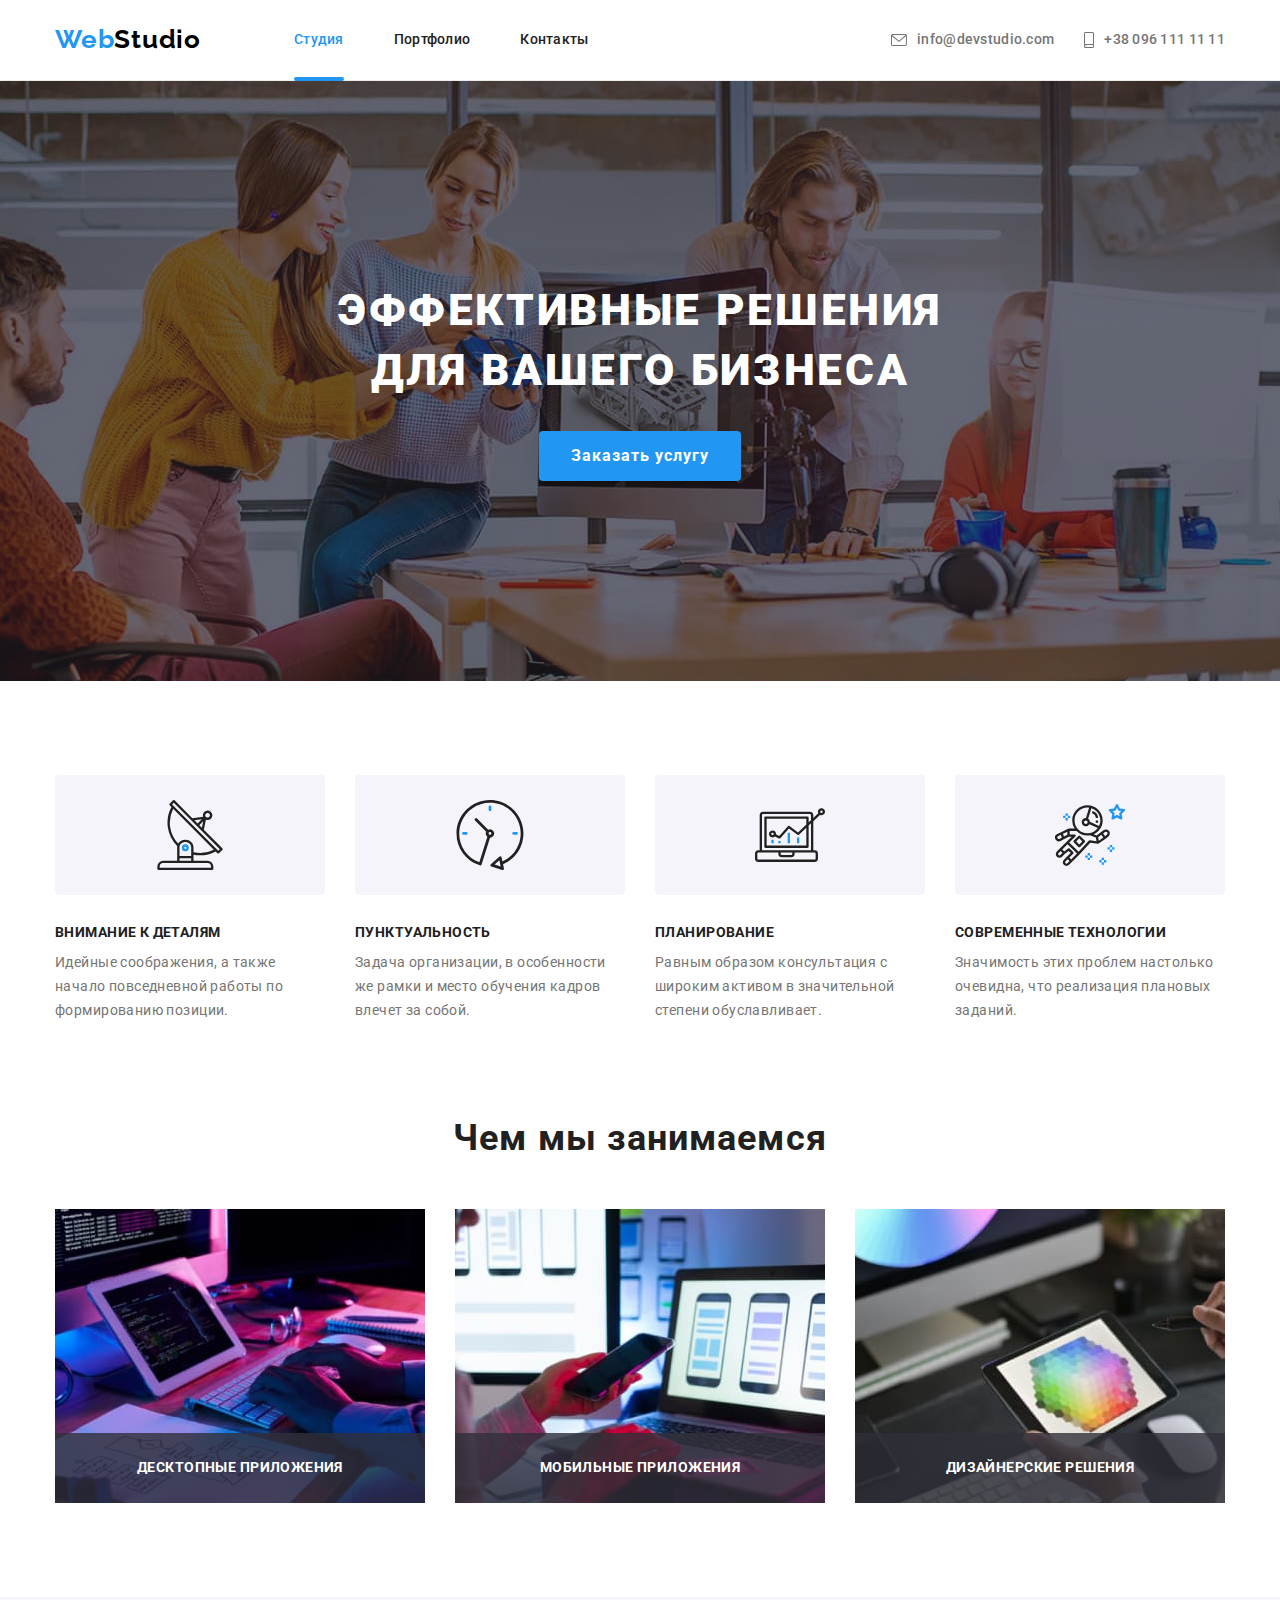
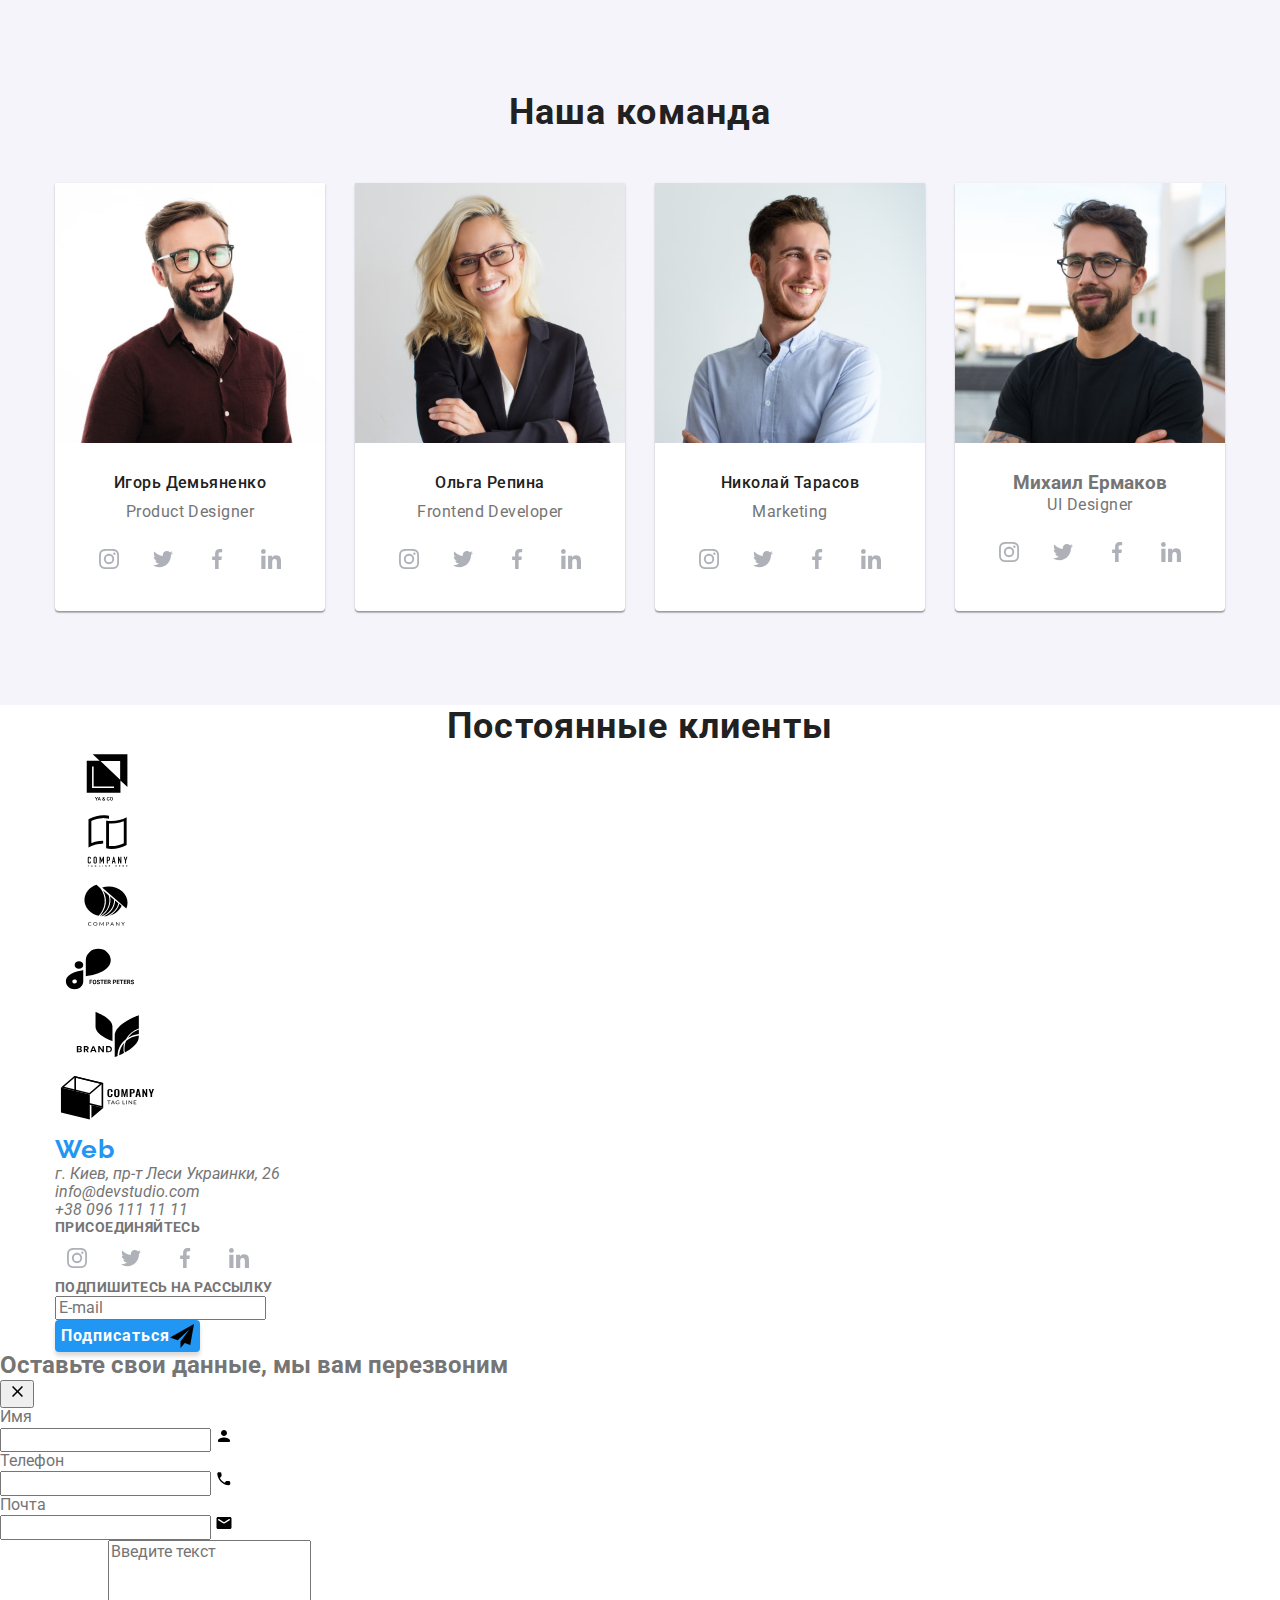
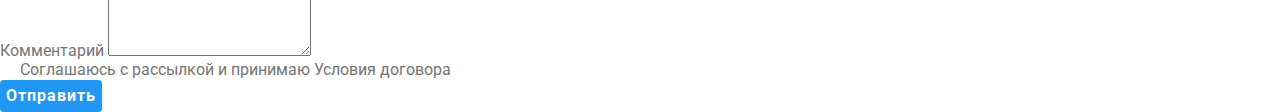
==== commit 61a0efe6: "дз7-23.07" ====
--- a/index.html
+++ b/index.html
@@ -18,37 +18,37 @@
     <link rel="stylesheet" href="./css/main.min.css" />
   </head>
   <body>
-    <!-- header-page -->
-    <header class="header-page">
-      <div class="container header-page__container">
-        <a class="header-page__logo logo logo--black" href="#">
+    <!-- header -->
+    <header class="header">
+      <div class="container header__container">
+        <a class="header__logo logo logo--black" href="#">
           <span class="logo__text">Web</span>Studio</a
         >
-        <nav class="site-nav">
-          <ul class="site-nav__list">
+        <nav class="nav">
+          <ul class="nav__list">
             <li>
-              <a class="site-nav__link site-nav__link--active" href="#">Студия</a>
+              <a class="nav__link nav__link--active" href="#">Студия</a>
             </li>
             <li>
-              <a class="site-nav__link" href="./portfolio.html">Портфолио</a>
+              <a class="nav__link" href="./portfolio.html">Портфолио</a>
             </li>
             <li>
-              <a class="site-nav__link" href="#">Контакты</a>
+              <a class="nav__link" href="#">Контакты</a>
             </li>
           </ul>
         </nav>
-        <ul class="header-page__contact-list">
+        <ul class="header__list header-contacs">
           <li>
-            <a class="header-page__link" href="mailto:info@devstudio.com">
-              <svg class="header-page__icon" width="16" height="12">
+            <a class="header-contacs__link" href="mailto:info@devstudio.com">
+              <svg class="header-contacs__icon" width="16" height="12">
                 <use href="./images/icons.svg#icon-envelope"></use>
               </svg>
               info@devstudio.com
             </a>
           </li>
           <li>
-            <a class="header-page__link" href="tel:+380961111111">
-              <svg class="header-page__icon" width="10" height="16">
+            <a class="header-contacs__link" href="tel:+380961111111">
+              <svg class="header-contacs__icon" width="10" height="16">
                 <use href="./images/icons.svg#icon-smartphone"></use></svg
               >+38 096 111 11 11
             </a>
@@ -57,129 +57,121 @@
       </div>
     </header>
     <main>
-      <!-- hero-section -->
-      <section class="hero-section">
+      <!-- hero -->
+      <section class="hero">
         <div class="container">
-          <h1 class="hero-section__title">
+          <h1 class="hero__title">
             Эффективные решения<br />
             для вашего бизнеса
           </h1>
-          <button class="hero-section__btn btn" type="button" data-modal-open>
-            Заказать услугу
-          </button>
+          <button class="hero__btn btn" type="button" data-modal-open>Заказать услугу</button>
         </div>
       </section>
-      <!-- benefits-section -->
-      <section class="benefits-section section">
+      <!-- benefits -->
+      <section class="benefits">
         <div class="container">
           <h2 class="visually-hidden">Наши преимущества</h2>
-          <ul class="benefits-section__list">
-            <li class="benefits-section__item">
-              <div class="benefits-section__box-icon">
+          <ul class="list-benefits">
+            <li class="list-benefits__item">
+              <div class="list-benefits__box-icon">
                 <svg width="70" height="70">
                   <use href="./images/icons.svg#icon-antenna"></use>
                 </svg>
               </div>
-              <h3 class="benefits-section__subtitle subtitle">Внимание к деталям</h3>
-              <p class="benefits-section__description">
+              <h3 class="list-benefits__subtitle subtitle">Внимание к деталям</h3>
+              <p class="list-benefits__description">
                 Идейные соображения, а также начало повседневной работы по формированию позиции.
               </p>
             </li>
-            <li class="benefits-section__item">
-              <div class="benefits-section__box-icon">
+            <li class="list-benefits__item">
+              <div class="list-benefits__box-icon">
                 <svg width="70" height="70">
                   <use href="./images/icons.svg#icon-clock"></use>
                 </svg>
               </div>
-              <h3 class="benefits-section__subtitle subtitle">Пунктуальность</h3>
-              <p class="benefits-section__description">
+              <h3 class="list-benefits__subtitle subtitle">Пунктуальность</h3>
+              <p class="list-benefits__description">
                 Задача организации, в особенности же рамки и место обучения кадров влечет за собой.
               </p>
             </li>
-            <li class="benefits-section__item">
-              <div class="benefits-section__box-icon">
+            <li class="list-benefits__item">
+              <div class="list-benefits__box-icon">
                 <svg width="70" height="70">
                   <use href="./images/icons.svg#icon-diagram"></use>
                 </svg>
               </div>
-              <h3 class="benefits-section__subtitle subtitle">Планирование</h3>
-              <p class="benefits-section__description">
+              <h3 class="list-benefits__subtitle subtitle">Планирование</h3>
+              <p class="list-benefits__description">
                 Равным образом консультация с широким активом в значительной степени обуславливает.
               </p>
             </li>
-            <li class="benefits-section__item">
-              <div class="benefits-section__box-icon">
+            <li class="list-benefits__item">
+              <div class="list-benefits__box-icon">
                 <svg width="70" height="70">
                   <use href="./images/icons.svg#icon-astronaut"></use>
                 </svg>
               </div>
-              <h3 class="benefits-section__subtitle subtitle">Современные технологии</h3>
-              <p class="benefits-section__description">
+              <h3 class="list-benefits__subtitle subtitle">Современные технологии</h3>
+              <p class="list-benefits__description">
                 Значимость этих проблем настолько очевидна, что реализация плановых заданий.
               </p>
             </li>
           </ul>
         </div>
       </section>
-      <!-- features-section -->
-      <section class="features-section section">
+      <!-- features -->
+      <section class="features">
         <div class="container">
-          <h2 class="section__title title">Чем мы занимаемся</h2>
-          <ul class="features-section__list">
-            <li>
-              <div class="product-thumb">
-                <img
-                  src="./images/benefits/box1.jpg"
-                  alt="Клавиатура и планшет"
-                  width="370"
-                  height="294"
-                />
-                <div class="product-thumb__overlay">
-                  <h3 class="product-thumb__subtitle subtitle">Десктопные приложения</h3>
-                </div>
+          <h2 class="features__title title">Чем мы занимаемся</h2>
+          <ul class="product-list">
+            <li class="product-list__item">
+              <img
+                src="./images/benefits/box1.jpg"
+                alt="Клавиатура и планшет"
+                width="370"
+                height="294"
+              />
+              <div class="product-list__overlay">
+                <h3 class="product-list__name subtitle">Десктопные приложения</h3>
               </div>
             </li>
-            <li>
-              <div class="product-thumb">
-                <img
-                  src="./images/benefits/box2.jpg"
-                  alt="Смартфон и ноутбук"
-                  width="370"
-                  height="294"
-                />
+            <li class="product-list__item">
+              <img
+                src="./images/benefits/box2.jpg"
+                alt="Смартфон и ноутбук"
+                width="370"
+                height="294"
+              />
 
-                <div class="product-thumb__overlay">
-                  <h3 class="product-thumb__subtitle subtitle">Мобильные приложения</h3>
-                </div>
+              <div class="product-list__overlay">
+                <h3 class="product-list__name subtitle">Мобильные приложения</h3>
               </div>
             </li>
-            <li>
-              <div class="product-thumb">
-                <img src="./images/benefits/box3.jpg" alt="Планшет" width="370" height="294" />
+            <li class="product-list__item">
+              <img src="./images/benefits/box3.jpg" alt="Планшет" width="370" height="294" />
 
-                <div class="product-thumb__overlay">
-                  <h3 class="product-thumb__subtitle subtitle">Дизайнерские решения</h3>
-                </div>
+              <div class="product-list__overlay">
+                <h3 class="product-list__name subtitle">Дизайнерские решения</h3>
               </div>
             </li>
           </ul>
         </div>
       </section>
-      <!-- team-section -->
-      <section class="team-section section">
+      <!-- team -->
+      <section class="team">
         <div class="container">
-          <h2 class="section__title title">Наша команда</h2>
-          <ul class="team-section__list">
-            <li class="person-card">
+          <h2 class="team__title title">Наша команда</h2>
+          <ul class="person-cards">
+            <li class="person-cards__item">
               <img
-                class="person-card__image"
+                class="person-cards__image"
                 src="./images/team/photo1.jpg"
                 alt="Фотография Игорь Демьяненко"
                 width="270"
                 height="260"
               />
-              <h3 class="person-card__name">Игорь Демьяненко</h3>
-              <p class="person-card__work-position">Product Designer</p>
+              <h3 class="person-cards__name">Игорь Демьяненко</h3>
+              <p class="person-cards__position">Product Designer</p>
               <ul class="social-list">
                 <li class="social-list__item">
                   <a href="#" class="social-list__link">
@@ -231,16 +223,16 @@
                 </li>
               </ul>
             </li>
-            <li class="person-card">
+            <li class="person-cards__item">
               <img
-                class="person-card__image"
+                class="person-cards__image"
                 src="./images/team/photo2.jpg"
                 alt="Фотография Ольга Репина"
                 width="270"
                 height="260"
               />
-              <h3 class="person-card__name">Ольга Репина</h3>
-              <p class="person-card__work-position">Frontend Developer</p>
+              <h3 class="person-cards__name">Ольга Репина</h3>
+              <p class="person-cards__position">Frontend Developer</p>
               <ul class="social-list">
                 <li class="social-list__item">
                   <a href="#" class="social-list__link">
@@ -292,16 +284,16 @@
                 </li>
               </ul>
             </li>
-            <li class="person-card">
+            <li class="person-cards__item">
               <img
-                class="person-card__image"
+                class="person-cards__image"
                 src="./images/team/photo3.jpg"
                 alt="Фотография Николай Тарасов"
                 width="270"
                 height="260"
               />
-              <h3 class="person-card__name">Николай Тарасов</h3>
-              <p class="person-card__work-position">Marketing</p>
+              <h3 class="person-cards__name">Николай Тарасов</h3>
+              <p class="person-cards__position">Marketing</p>
               <ul class="social-list">
                 <li class="social-list__item">
                   <a href="#" class="social-list__link">
@@ -353,16 +345,16 @@
                 </li>
               </ul>
             </li>
-            <li class="person-card">
+            <li class="person-cards__item">
               <img
-                class="person-card__image"
+                class="person-cards__image"
                 src="./images/team/photo4.jpg"
                 alt="Фотография Михаил Ермаков"
                 width="270"
                 height="260"
               />
-              <h3 class="person-card__name">Михаил Ермаков</h3>
-              <p class="person-card__work-position">UI Designer</p>
+              <h3 class="person-cards_name">Михаил Ермаков</h3>
+              <p class="person-cards__position">UI Designer</p>
               <ul class="social-list">
                 <li class="social-list__item">
                   <a href="#" class="social-list__link">
@@ -417,7 +409,7 @@
           </ul>
         </div>
       </section>
-      <!-- clients-section -->
+      <!-- clients-->
       <section class="clients-section section">
         <div class="container">
           <h2 class="section__title title">Постоянные клиенты</h2>
--- a/css/main.min.css
+++ b/css/main.min.css
@@ -1 +1 @@
-:root{--color-background-primary: #2f303a;--color-text-background: #fff;--color-background-third: #f5f4fa;--primary-text-color: #757575;--title-text-color: #212121;--accent-color: #2196f3;--color-footer-link: #ffffff99;--btn-background-color: #188ce8;--color-border: #ececec;--color-border-card: #eeeeee;--color-gradient: rgba(47, 48, 58, 0.4);--fill-icons: #afb1b8;--footer-bg-icons: rgba(255, 255, 255, 0.1);--bg-cards-benefits: rgba(47, 48, 58, 0.8);--color-portfolio-overlay: rgba(33, 150, 243, 0.9);--modal-border: rgba(0, 0, 0, 0.1);--bg-backdrop: rgba(0, 0, 0, 0.2);--color-placeholder-modal: rgba(117, 117, 117, 0.5);--color-border-modal-input: rgba(33, 33, 33, 0.2);--color-placeholder-footer: rgba(255, 255, 255, 0.6);--color-border-footer-input: rgba(255, 255, 255, 0.3);--time-duration: 250ms;--timing-function: cubic-bezier(0.4, 0, 0.2, 1)}.visually-hidden{position:absolute;width:1px;height:1px;margin:-1px;border:0;padding:0;white-space:nowrap;clip-path:inset(100%);clip:rect(0 0 0 0);overflow:hidden}.backdrop.is-hidden{opacity:0;visibility:hidden;pointer-events:none}.backdrop{position:fixed;left:0;top:0;width:100%;height:100%;opacity:1;transition:opacity var(--time-duration) var(--timing-function),visibility var(--time-duration) var(--timing-function);background-color:var(--bg-backdrop)}body{color:var(--primary-text-color);font-family:"Roboto",Arial,sans-serif}h1,h2,h3,h4,h5,h6,p{margin:0}img{display:block;max-width:100%}ul{list-style:none;padding:0;margin:0}a{text-decoration:none;color:inherit}.benefits-section{background-color:var(--color-text-background)}.benefits-section__list{display:flex;gap:30px}.benefits-section__item{flex-basis:calc((100% - 90px)/4)}.benefits-section__box-icon{display:flex;align-items:center;justify-content:center;height:120px;margin-bottom:30px;border-radius:4px;background-color:var(--color-background-third)}.benefits-section__subtitle{margin-bottom:10px;color:var(--title-text-color)}.benefits-section__description{font-size:14px;line-height:1.71;letter-spacing:.03em}.btn{box-shadow:0px 4px 4px rgba(0,0,0,.15);border:0 solid rgba(0,0,0,0);border-radius:4px;transition:background-color var(--time-duration) var(--timing-function);color:var(--color-text-background);background-color:var(--accent-color);font-family:inherit;font-weight:700;font-size:16px;line-height:1.88;display:flex;align-items:center;text-align:center;letter-spacing:.06em;cursor:pointer}.btn:hover,.btn:focus{background-color:var(--btn-background-color)}.client-card{width:170px;height:92px}.client-card__link{display:flex;align-items:center;justify-content:center;width:100%;height:100%;border:1px solid var(--fill-icons);border-radius:4px;transition:color var(--time-duration) var(--timing-function),border-color var(--time-duration) var(--timing-function);color:var(--fill-icons)}.client-card__link:hover,.client-card__link:focus{border-color:var(--accent-color);color:var(--accent-color)}.client-card__icon{fill:currentColor}.clients-section{background-color:var(--color-text-background)}.clients-section__list{display:flex;align-items:center;gap:30px}.container{max-width:1200px;padding-left:15px;padding-right:15px;margin-left:auto;margin-right:auto}.features-section{padding-top:0;background-color:var(--color-text-background)}.features-section__list{display:flex;gap:30px}.form-field-checkbox{display:flex;justify-content:center;margin-bottom:30px}.form-field-checkbox__label{display:flex;align-items:center;gap:8px;font-weight:400;font-size:14px;line-height:1.71;letter-spacing:.03em}.form-field-checkbox__box{display:inline-flex;width:16px;height:15px;outline:2px solid var(--title-text-color);outline-offset:-2px;border-radius:2px;transition:background-color var(--time-duration) var(--timing-function),outline var(--time-duration) var(--timing-function)}.form-field-checkbox__input:checked+.form-field-checkbox__box{background-color:var(--accent-color);outline:2px solid var(--accent-color)}.form-field-checkbox__input:focus-visible+.form-field-checkbox__box{outline:3px solid var(--title-text-color)}.form-field-checkbox__link{color:var(--accent-color);text-decoration:underline}.form__form-field{margin-bottom:10px}.form__form-field:nth-child(4){margin-bottom:20px}.form-field__label{display:block;margin-bottom:4px;font-weight:400;font-size:12px;line-height:1.17;letter-spacing:.01em}.form-field__container{position:relative;width:100%}.form-field__input{width:100%;height:40px;border:1px solid var(--color-border-modal-input);border-radius:4px;padding:11px 12px 11px 42px;outline:none;transition:border-color var(--time-duration) var(--timing-function);color:var(--title-text-color);font-weight:400;font-size:14px;line-height:16px;letter-spacing:.01em}.form-field__input:focus{border-color:var(--accent-color)}.form-field__icon{position:absolute;top:50%;left:12px;transform:translateY(-50%);transition:fill var(--time-duration) var(--timing-function);fill:var(--title-text-color)}.form-field__container:focus-within>.form-field__icon{fill:var(--accent-color)}.form-field__comment{width:100%;height:120px;padding:12px 16px;resize:none}.form-field__comment::placeholder{color:var(--color-placeholder-modal);font-weight:400;font-size:12px;line-height:1.17;letter-spacing:.01em}.form-field__btn{margin:0 auto;padding:10px 55px}.form-mail .form-mail__cta{margin-bottom:20px;color:var(--color-text-background)}.form-mail__form{display:flex;align-items:center;gap:12px}.form-mail__form-field{width:358px;height:50px}.form-mail__input{padding:15px 10px;width:100%;height:100%;border-radius:4px;border:1px solid var(--color-border-footer-input);filter:drop-shadow(0px 4px 4px rgba(0, 0, 0, 0.15));outline:none;transition:border-color var(--time-duration) var(--timing-function);font-weight:400;font-size:16px;line-height:1.25em;display:flex;align-items:center;letter-spacing:.03em;color:var(--color-text-background);background-color:var(--color-background-primary)}.form-mail__input:focus{border-color:var(--accent-color)}.form-mail__input::placeholder{color:var(--color-placeholder-footer)}.form-mail__btn{gap:10px;padding:10px 28px}.form-mail__icon{fill:currentColor}.footer-page{padding:60px 0;background-color:var(--color-background-primary)}.footer-page__container{display:flex;align-items:baseline}.footer-page__logo{display:inline-block;margin-bottom:20px}.footer-page__contacs{font-style:normal;font-size:14px;line-height:1.71;letter-spacing:.03em}.footer-page__adress{margin-bottom:9px;color:var(--color-text-background)}.footer-page__item:not(:last-child){margin-bottom:9px}.footer-page__link{transition:color var(--time-duration) var(--timing-function);color:var(--color-footer-link)}.footer-page__link:hover,.footer-page__link:focus{color:var(--accent-color)}.footer-page__social{margin-left:auto}.footer-page__form{margin-left:93px}.header-page{border-bottom:1px solid var(--color-border);background-color:var(--color-text-background)}.header-page__container{display:flex;align-items:center}.header-page__logo{margin-right:93px}.header-page__contact-list{display:flex;gap:30px;margin-left:auto;font-weight:500;font-size:14px;line-height:1.14;letter-spacing:.02em}.header-page__link{display:inline-flex;align-items:center;padding:32px 0;transition:color var(--time-duration) var(--timing-function);color:var(--primary-text-color)}.header-page__link:hover,.header-page__link:focus{color:var(--accent-color)}.header-page__icon{margin-right:10px;fill:currentColor}.hero-section{max-width:1600px;height:600px;margin-left:auto;margin-right:auto;padding:200px 0;text-align:center;background-color:var(--color-background-primary);background-image:linear-gradient(var(--color-gradient), var(--color-gradient)),url("../images/hero/hero-background-image.jpg");background-repeat:no-repeat;background-position:center;background-size:cover}.hero-section__title{margin-bottom:30px;color:var(--color-text-background);font-weight:900;font-size:44px;line-height:1.36;letter-spacing:.06em;text-transform:uppercase}.hero-section__btn{margin:0 auto;padding:10px 32px}.logo{transition:color var(--time-duration) var(--timing-function);font-family:"Raleway";font-weight:700;font-size:26px;line-height:1.2;letter-spacing:.03em}.logo--black{color:#000}.logo--white{color:var(--color-text-background)}.logo:hover,.logo:focus{color:var(--accent-color)}.logo__text{color:var(--accent-color)}.menu-projects{display:flex;justify-content:center;gap:8px}.menu-projects__btn{padding:6px 22px;border:0 solid rgba(0,0,0,0);border-radius:4px;transition:color var(--time-duration) var(--timing-function),background-color var(--time-duration) var(--timing-function),box-shadow var(--time-duration) var(--timing-function);color:var(--title-text-color);background-color:var(--color-background-third);font-family:inherit;font-weight:500;font-size:16px;line-height:1.62;text-align:center;letter-spacing:.03em;cursor:pointer}.menu-projects__btn:hover,.menu-projects__btn:focus,.menu-projects__btn--active{box-shadow:0px 3px 1px rgba(0,0,0,.1),0px 1px 2px rgba(0,0,0,.08),0px 2px 2px rgba(0,0,0,.12);color:var(--color-text-background);background-color:var(--accent-color)}.modal{position:absolute;left:50%;top:50%;width:528px;height:581px;border-radius:4px;padding:40px;transform:translate(-50%, -50%) scale(1);transition:transform var(--time-duration) var(--timing-function);background-color:var(--color-text-background);box-shadow:0px 1px 3px rgba(0,0,0,.12),0px 1px 1px rgba(0,0,0,.14),0px 2px 1px rgba(0,0,0,.2)}.backdrop.is-hidden .modal{transform:translate(-50%, -50%) scale(0.7)}.modal__title{margin-bottom:12px;color:var(--title-text-color);font-weight:700;font-size:20px;line-height:1.15;text-align:center;letter-spacing:.03em}.modal__btn-close{position:absolute;display:flex;align-items:center;justify-content:center;right:8px;top:8px;width:30px;height:30px;border:1px solid var(--modal-border);border-radius:50%;transition:fill var(--time-duration) var(--timing-function);fill:var(--title-text-color);background-color:var(--color-text-background);cursor:pointer}.modal__btn-close:hover,.modal__btn-close:focus{fill:var(--accent-color)}.person-card{display:flex;flex-direction:column;align-items:center;padding-bottom:30px;box-shadow:0px 1px 3px rgba(0,0,0,.12),0px 1px 1px rgba(0,0,0,.14),0px 2px 1px rgba(0,0,0,.2);border-radius:0px 0px 4px 4px;background-color:var(--color-text-background)}.person-card__image{margin-bottom:30px}.person-card__name{margin-bottom:10px;color:var(--title-text-color);font-weight:500;font-size:16px;line-height:1.19;text-align:center;letter-spacing:.03em}.person-card__work-position{margin-bottom:16px;font-size:16px;line-height:1.19;text-align:center;letter-spacing:.03em}.product-thumb{position:relative}.product-thumb__overlay{position:absolute;display:flex;align-items:center;justify-content:center;left:0;bottom:0;width:100%;height:70px;background:var(--bg-cards-benefits)}.product-thumb__subtitle{color:var(--color-text-background)}.projects-section__list{display:flex;flex-wrap:wrap;gap:30px}.project-card__link{display:block;transition:box-shadow var(--time-duration) var(--timing-function)}.project-card__link:hover,.project-card__link:focus{box-shadow:0px 1px 1px rgba(0,0,0,.12),0px 4px 4px rgba(0,0,0,.06),1px 4px 6px rgba(0,0,0,.16)}.project-card__thumb{position:relative;overflow:hidden}.project-card__overlay{position:absolute;padding:63px 24px;left:0;top:0;width:100%;height:100%;transform:translateY(101%);transition:transform var(--time-duration) var(--timing-function);background:var(--color-portfolio-overlay)}.project-card__link:hover .project-card__overlay{transform:translateY(0)}.project-card__proposition{color:var(--color-text-background);font-weight:400;font-size:18px;line-height:1.56;letter-spacing:.03em}.project-card__content{padding:20px 24px 20px 24px;border:1px solid var(--color-border-card);background-color:var(--color-text-background)}.project-card__name{margin-bottom:4px;color:var(--title-text-color);font-weight:700;font-size:18px;line-height:2;letter-spacing:.06em}.project-card__description{font-size:16px;line-height:1.88;letter-spacing:.03em}.projects-section{background-color:var(--color-text-background)}.projects-section__menu{margin-bottom:50px}.section{padding:94px 0}.section__title{margin-bottom:50px}.site-nav__list{display:flex;gap:50px;font-weight:500;font-size:14px;line-height:1.14;letter-spacing:.02em}.site-nav__link{position:relative;display:block;padding:32px 0;transition:color var(--time-duration) var(--timing-function);color:var(--title-text-color)}.site-nav__link:hover,.site-nav__link:focus{color:var(--accent-color)}.site-nav__link--active{position:relative;color:var(--accent-color)}.site-nav__link--active::after{content:"";position:absolute;left:0;bottom:0;width:100%;height:4px;border-radius:2px;transform:translateY(1px);background-color:var(--accent-color)}.social-list{display:flex;align-items:center;gap:10px}.social-list__item{width:44px;height:44px}.social-list__link{display:flex;align-items:center;justify-content:center;width:100%;height:100%;border-radius:50%;transition:color var(--time-duration) var(--timing-function),background-color var(--time-duration) var(--timing-function);color:var(--fill-icons)}.social-list__link:hover,.social-list__link:focus{background-color:var(--accent-color);color:var(--color-text-background)}.social-list__icon{fill:currentColor}.social-footer__cta{margin-bottom:20px;color:var(--color-text-background)}.social-footer__link{transition:background-color var(--time-duration) var(--timing-function);color:var(--color-text-background);background-color:var(--footer-bg-icons)}.social-footer__link:hover,.social-footer__link:focus{background-color:var(--accent-color)}.subtitle{font-weight:700;font-size:14px;line-height:1.14;letter-spacing:.03em;text-transform:uppercase}.team-section{background-color:var(--color-background-third)}.team-section__list{display:flex;gap:30px}.title{color:var(--title-text-color);font-weight:700;font-size:36px;line-height:1.17;text-align:center;letter-spacing:.03em}+:root{--color-background-primary: #2f303a;--color-text-background: #fff;--color-background-third: #f5f4fa;--primary-text-color: #757575;--title-text-color: #212121;--accent-color: #2196f3;--color-footer-link: #ffffff99;--btn-background-color: #188ce8;--color-border: #ececec;--color-border-card: #eeeeee;--color-gradient: rgba(47, 48, 58, 0.4);--fill-icons: #afb1b8;--footer-bg-icons: rgba(255, 255, 255, 0.1);--bg-cards-benefits: rgba(47, 48, 58, 0.8);--color-portfolio-overlay: rgba(33, 150, 243, 0.9);--modal-border: rgba(0, 0, 0, 0.1);--bg-backdrop: rgba(0, 0, 0, 0.2);--color-placeholder-modal: rgba(117, 117, 117, 0.5);--color-border-modal-input: rgba(33, 33, 33, 0.2);--color-placeholder-footer: rgba(255, 255, 255, 0.6);--color-border-footer-input: rgba(255, 255, 255, 0.3);--time-duration: 250ms;--timing-function: cubic-bezier(0.4, 0, 0.2, 1)}.visually-hidden{position:absolute;width:1px;height:1px;margin:-1px;border:0;padding:0;white-space:nowrap;-webkit-clip-path:inset(100%);clip-path:inset(100%);clip:rect(0 0 0 0);overflow:hidden}body{color:var(--primary-text-color);font-family:"Roboto",Arial,sans-serif}h1,h2,h3,h4,h5,h6,p{margin:0}img{display:block;max-width:100%}ul{list-style:none;padding:0;margin:0}a{text-decoration:none;color:inherit}.title{color:var(--title-text-color);font-weight:700;font-size:36px;line-height:1.17;text-align:center;letter-spacing:.03em}.subtitle{font-weight:700;font-size:14px;line-height:1.14;letter-spacing:.03em;text-transform:uppercase}.header{border-bottom:1px solid var(--color-border);background-color:var(--color-text-background)}.header__container{display:-webkit-box;display:-ms-flexbox;display:flex;-webkit-box-align:center;-ms-flex-align:center;align-items:center}.header__logo{margin-right:93px}.header__list{margin-left:auto}.hero{max-width:1600px;height:600px;margin-left:auto;margin-right:auto;padding:200px 0;text-align:center;background-color:var(--color-background-primary);background-image:-webkit-gradient(linear, left top, left bottom, from(var(--color-gradient)), to(var(--color-gradient))),url("../images/hero/hero-background-image.jpg");background-image:linear-gradient(var(--color-gradient), var(--color-gradient)),url("../images/hero/hero-background-image.jpg");background-repeat:no-repeat;background-position:center;background-size:cover}.hero__title{margin-bottom:30px;color:var(--color-text-background);font-weight:900;font-size:44px;line-height:1.36;letter-spacing:.06em;text-transform:uppercase}.hero__btn{margin:0 auto;padding:10px 32px}.logo{-webkit-transition:color var(--time-duration) var(--timing-function);transition:color var(--time-duration) var(--timing-function);font-family:"Raleway";font-weight:700;font-size:26px;line-height:1.2;letter-spacing:.03em}.logo--black{color:#000}.logo--white{color:var(--color-text-background)}.logo:hover,.logo:focus{color:var(--accent-color)}.logo__text{color:var(--accent-color)}.nav__list{display:-webkit-box;display:-ms-flexbox;display:flex;gap:50px;font-weight:500;font-size:14px;line-height:1.14;letter-spacing:.02em}.nav__link{position:relative;display:block;padding:32px 0;-webkit-transition:color var(--time-duration) var(--timing-function);transition:color var(--time-duration) var(--timing-function);color:var(--title-text-color)}.nav__link:hover,.nav__link:focus{color:var(--accent-color)}.nav__link--active{position:relative;color:var(--accent-color)}.nav__link--active::after{content:"";position:absolute;left:0;bottom:0;width:100%;height:4px;border-radius:2px;-webkit-transform:translateY(1px);transform:translateY(1px);background-color:var(--accent-color)}.header-contacs{display:-webkit-box;display:-ms-flexbox;display:flex;gap:30px;font-weight:500;font-size:14px;line-height:1.14;letter-spacing:.02em}.header-contacs__link{display:-webkit-inline-box;display:-ms-inline-flexbox;display:inline-flex;-webkit-box-align:center;-ms-flex-align:center;align-items:center;padding:32px 0;-webkit-transition:color var(--time-duration) var(--timing-function);transition:color var(--time-duration) var(--timing-function);color:var(--primary-text-color)}.header-contacs__link:hover,.header-contacs__link:focus{color:var(--accent-color)}.header-contacs__icon{margin-right:10px;fill:currentColor}.container{max-width:1200px;padding-left:15px;padding-right:15px;margin-left:auto;margin-right:auto}.btn{-webkit-box-shadow:0px 4px 4px rgba(0,0,0,.15);box-shadow:0px 4px 4px rgba(0,0,0,.15);border:0 solid rgba(0,0,0,0);border-radius:4px;-webkit-transition:background-color var(--time-duration) var(--timing-function);transition:background-color var(--time-duration) var(--timing-function);color:var(--color-text-background);background-color:var(--accent-color);font-family:inherit;font-weight:700;font-size:16px;line-height:1.88;display:-webkit-box;display:-ms-flexbox;display:flex;-webkit-box-align:center;-ms-flex-align:center;align-items:center;text-align:center;letter-spacing:.06em;cursor:pointer}.btn:hover,.btn:focus{background-color:var(--btn-background-color)}.benefits{padding-top:94px;padding-bottom:94px;background-color:var(--color-text-background)}.list-benefits{display:-webkit-box;display:-ms-flexbox;display:flex;gap:30px}.list-benefits__item{-ms-flex-preferred-size:calc((100% - 90px)/4);flex-basis:calc((100% - 90px)/4)}.list-benefits__box-icon{display:-webkit-box;display:-ms-flexbox;display:flex;-webkit-box-align:center;-ms-flex-align:center;align-items:center;-webkit-box-pack:center;-ms-flex-pack:center;justify-content:center;height:120px;margin-bottom:30px;border-radius:4px;background-color:var(--color-background-third)}.list-benefits__subtitle{margin-bottom:10px;color:var(--title-text-color)}.list-benefits__description{font-weight:400;font-size:14px;line-height:1.71;letter-spacing:.03em}.features{padding-top:0;padding-bottom:94px;background-color:var(--color-text-background)}.features__title{margin-bottom:50px}.product-list{display:-webkit-box;display:-ms-flexbox;display:flex;gap:30px}.product-list__item{position:relative}.product-list__overlay{position:absolute;display:-webkit-box;display:-ms-flexbox;display:flex;-webkit-box-align:center;-ms-flex-align:center;align-items:center;-webkit-box-pack:center;-ms-flex-pack:center;justify-content:center;left:0;bottom:0;width:100%;height:70px;background:var(--bg-cards-benefits)}.product-list__name{color:var(--color-text-background)}.team{padding-top:94px;padding-bottom:94px;background-color:var(--color-background-third)}.team__title{margin-bottom:50px}.person-cards{display:-webkit-box;display:-ms-flexbox;display:flex;gap:30px}.person-cards__item{display:-webkit-box;display:-ms-flexbox;display:flex;-webkit-box-orient:vertical;-webkit-box-direction:normal;-ms-flex-direction:column;flex-direction:column;-webkit-box-align:center;-ms-flex-align:center;align-items:center;padding-bottom:30px;-webkit-box-shadow:0px 1px 3px rgba(0,0,0,.12),0px 1px 1px rgba(0,0,0,.14),0px 2px 1px rgba(0,0,0,.2);box-shadow:0px 1px 3px rgba(0,0,0,.12),0px 1px 1px rgba(0,0,0,.14),0px 2px 1px rgba(0,0,0,.2);border-radius:0px 0px 4px 4px;background-color:var(--color-text-background)}.person-cards__image{margin-bottom:30px}.person-cards__name{margin-bottom:10px;color:var(--title-text-color);font-weight:500;font-size:16px;line-height:1.19;text-align:center;letter-spacing:.03em}.person-cards__position{margin-bottom:16px;font-weight:400;font-size:16px;line-height:1.19;text-align:center;letter-spacing:.03em}.social-list{display:-webkit-box;display:-ms-flexbox;display:flex;-webkit-box-align:center;-ms-flex-align:center;align-items:center;gap:10px}.social-list__item{width:44px;height:44px}.social-list__link{display:-webkit-box;display:-ms-flexbox;display:flex;-webkit-box-align:center;-ms-flex-align:center;align-items:center;-webkit-box-pack:center;-ms-flex-pack:center;justify-content:center;width:100%;height:100%;border-radius:50%;-webkit-transition:color var(--time-duration) var(--timing-function),background-color var(--time-duration) var(--timing-function);transition:color var(--time-duration) var(--timing-function),background-color var(--time-duration) var(--timing-function);color:var(--fill-icons)}.social-list__link:hover,.social-list__link:focus{background-color:var(--accent-color);color:var(--color-text-background)}.social-list__icon{fill:currentColor}/*# sourceMappingURL=main.min.css.map */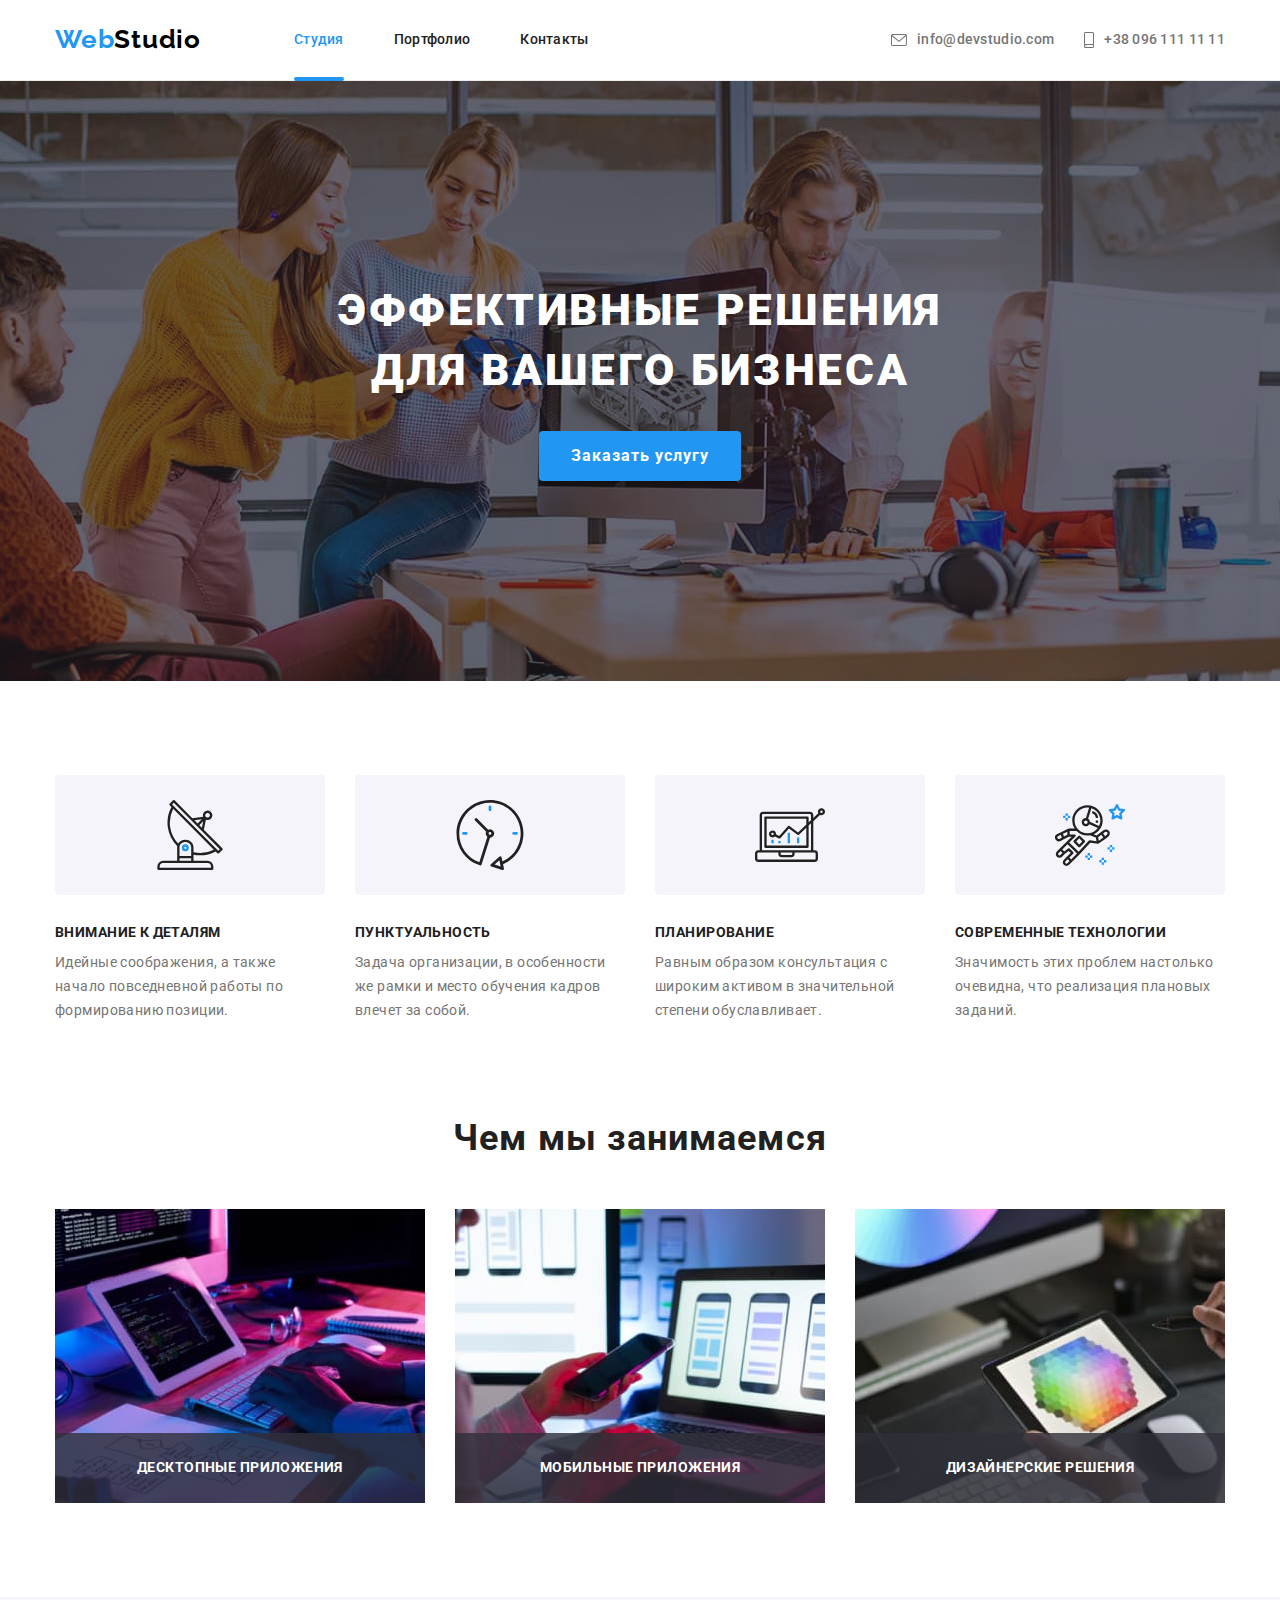
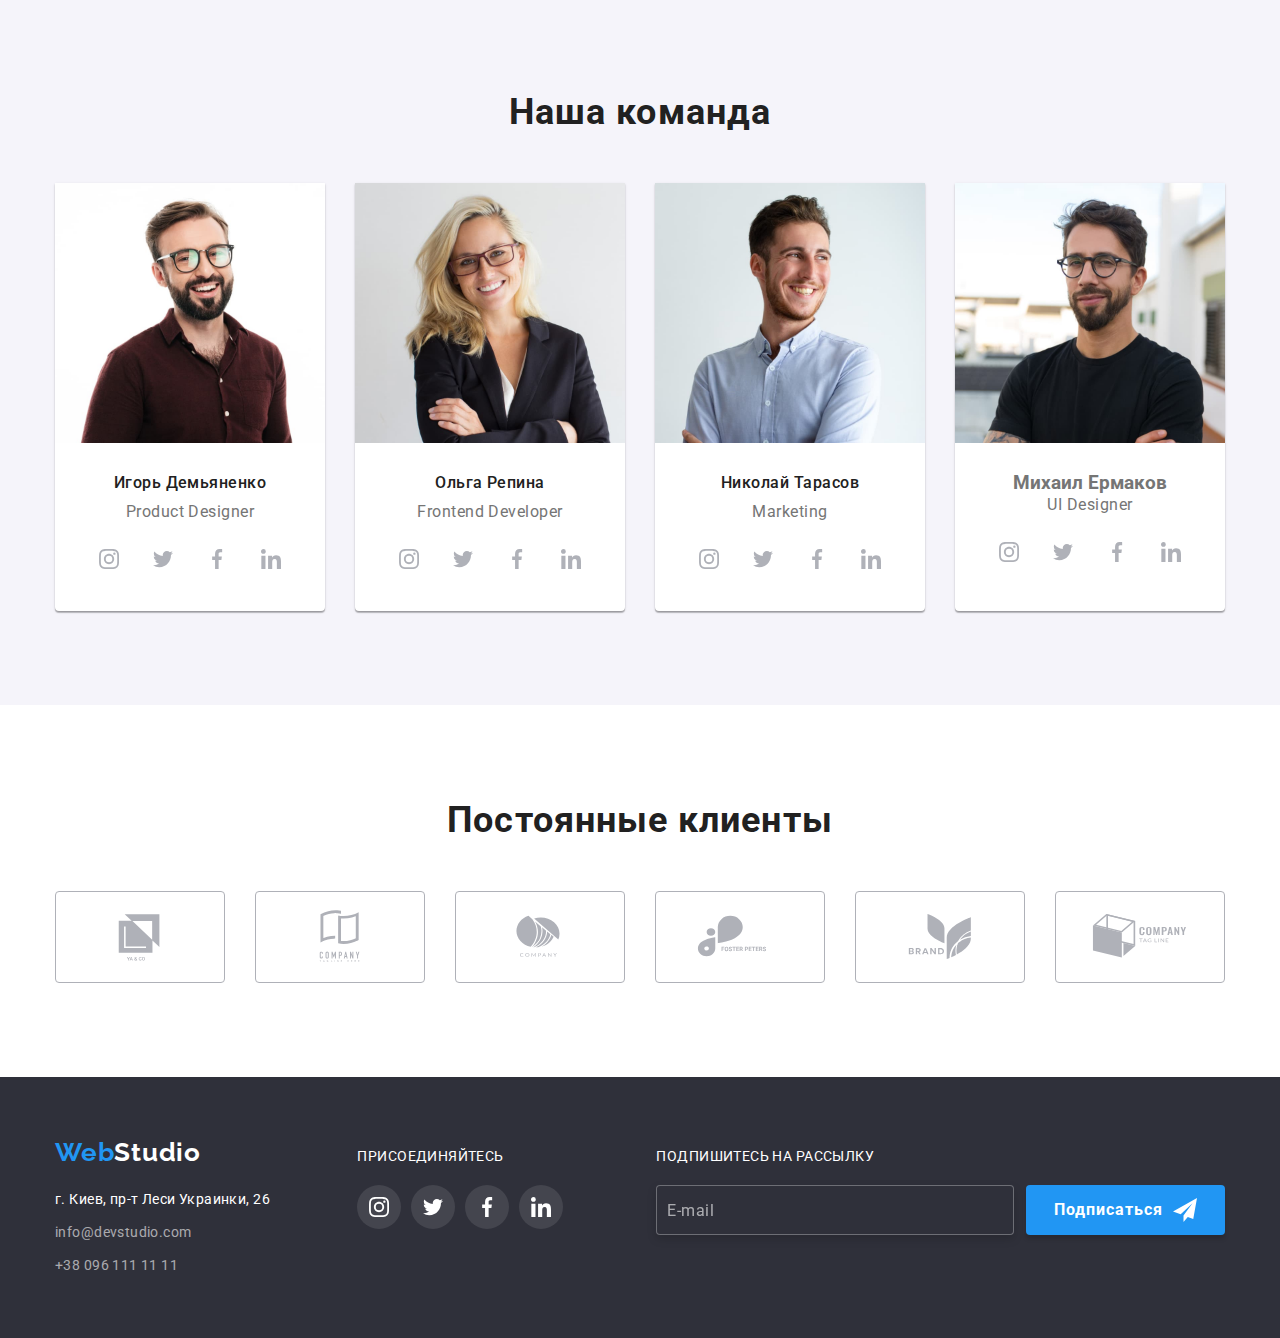
==== commit b793f420: "сделал дз7" ====
--- a/index.html
+++ b/index.html
@@ -410,14 +410,14 @@
         </div>
       </section>
       <!-- clients-->
-      <section class="clients-section section">
+      <section class="clients">
         <div class="container">
-          <h2 class="section__title title">Постоянные клиенты</h2>
-          <ul class="clients-section__list">
-            <li class="client-card">
-              <a href="" class="client-card__link">
-                <svg
-                  class="client-card__icon"
+          <h2 class="clients__title title">Постоянные клиенты</h2>
+          <ul class="company-cards">
+            <li class="company-cards__item">
+              <a href="" class="company-cards__link">
+                <svg
+                  class="company-cards__icon"
                   width="106"
                   height="60"
                   aria-label="ссылка на компанию клиента"
@@ -426,10 +426,10 @@
                 </svg>
               </a>
             </li>
-            <li class="client-card">
-              <a href="" class="client-card__link">
-                <svg
-                  class="client-card__icon"
+            <li class="company-cards__item">
+              <a href="" class="company-cards__link">
+                <svg
+                  class="company-cards__icon"
                   width="106"
                   height="60"
                   aria-label="ссылка на компанию клиента"
@@ -438,10 +438,10 @@
                 </svg>
               </a>
             </li>
-            <li class="client-card">
-              <a href="" class="client-card__link">
-                <svg
-                  class="client-card__icon"
+            <li class="company-cards__item">
+              <a href="" class="company-cards__link">
+                <svg
+                  class="company-cards__icon"
                   width="106"
                   height="60"
                   aria-label="ссылка на компанию клиента"
@@ -450,10 +450,10 @@
                 </svg>
               </a>
             </li>
-            <li class="client-card">
-              <a href="" class="client-card__link">
-                <svg
-                  class="client-card__icon"
+            <li class="company-cards__item">
+              <a href="" class="company-cards__link">
+                <svg
+                  class="company-cards__icon"
                   width="106"
                   height="60"
                   aria-label="ссылка на компанию клиента"
@@ -462,10 +462,10 @@
                 </svg>
               </a>
             </li>
-            <li class="client-card">
-              <a href="" class="client-card__link">
-                <svg
-                  class="client-card__icon"
+            <li class="company-cards__item">
+              <a href="" class="company-cards__link">
+                <svg
+                  class="company-cards__icon"
                   width="106"
                   height="60"
                   aria-label="ссылка на компанию клиента"
@@ -474,10 +474,10 @@
                 </svg>
               </a>
             </li>
-            <li class="client-card">
-              <a href="" class="client-card__link">
-                <svg
-                  class="client-card__icon"
+            <li class="company-cards__item">
+              <a href="" class="company-cards__link">
+                <svg
+                  class="company-cards__icon"
                   width="106"
                   height="60"
                   aria-label="ссылка на компанию клиента"
@@ -491,25 +491,27 @@
       </section>
     </main>
     <!-- footer -->
-    <footer class="footer-page">
-      <div class="container footer-page__container">
+    <footer class="footer">
+      <div class="container footer__container">
         <div>
-          <a class="footer-page__logo logo logo--white" href="#">
+          <a class="footer__logo logo logo--white" href="#">
             <span class="logo__text">Web</span>Studio</a
           >
-          <address class="footer-page__contacs">
-            <p class="footer-page__adress">г. Киев, пр-т Леси Украинки, 26</p>
+          <address class="contacs-footer">
+            <p class="contacs-footer__adress">г. Киев, пр-т Леси Украинки, 26</p>
             <ul>
-              <li class="footer-page__item">
-                <a class="footer-page__link" href="mailto:info@devstudio.com">info@devstudio.com</a>
+              <li class="contacs-footer__item">
+                <a class="contacs-footer__link" href="mailto:info@devstudio.com"
+                  >info@devstudio.com</a
+                >
               </li>
-              <li class="footer-page__item">
-                <a class="footer-page__link" href="tel:+380961111111">+38 096 111 11 11</a>
+              <li class="contacs-footer__item">
+                <a class="contacs-footer__link" href="tel:+380961111111">+38 096 111 11 11</a>
               </li>
             </ul>
           </address>
         </div>
-        <div class="footer-page__social social-footer">
+        <div class="footer__social social-footer">
           <p class="social-footer__cta subtitle">присоединяйтесь</p>
           <ul class="social-list">
             <li class="social-list__item">
@@ -562,7 +564,7 @@
             </li>
           </ul>
         </div>
-        <div class="footer-page__form form-mail">
+        <div class="footer__form form-mail">
           <p class="form-mail__cta subtitle">Подпишитесь на рассылку</p>
           <form class="form-mail__form" name="footer-form" autocomplete="off" novalidate>
             <div class="form-mail__form-field">
@@ -637,7 +639,7 @@
               placeholder="Введите текст"
             ></textarea>
           </div>
-          <div class="form-field-checkbox">
+          <div class="form__form-field form-field-checkbox">
             <label class="form-field-checkbox__label">
               <input
                 class="form-field-checkbox__input visually-hidden"
@@ -653,7 +655,7 @@
               <a class="form-field-checkbox__link" href="#">Условия договора</a>
             </label>
           </div>
-          <button class="form-field__btn btn" type="submit">Отправить</button>
+          <button class="form__btn btn" type="submit">Отправить</button>
         </form>
       </div>
     </div>
--- a/css/main.min.css
+++ b/css/main.min.css
@@ -1 +1 @@
-:root{--color-background-primary: #2f303a;--color-text-background: #fff;--color-background-third: #f5f4fa;--primary-text-color: #757575;--title-text-color: #212121;--accent-color: #2196f3;--color-footer-link: #ffffff99;--btn-background-color: #188ce8;--color-border: #ececec;--color-border-card: #eeeeee;--color-gradient: rgba(47, 48, 58, 0.4);--fill-icons: #afb1b8;--footer-bg-icons: rgba(255, 255, 255, 0.1);--bg-cards-benefits: rgba(47, 48, 58, 0.8);--color-portfolio-overlay: rgba(33, 150, 243, 0.9);--modal-border: rgba(0, 0, 0, 0.1);--bg-backdrop: rgba(0, 0, 0, 0.2);--color-placeholder-modal: rgba(117, 117, 117, 0.5);--color-border-modal-input: rgba(33, 33, 33, 0.2);--color-placeholder-footer: rgba(255, 255, 255, 0.6);--color-border-footer-input: rgba(255, 255, 255, 0.3);--time-duration: 250ms;--timing-function: cubic-bezier(0.4, 0, 0.2, 1)}.visually-hidden{position:absolute;width:1px;height:1px;margin:-1px;border:0;padding:0;white-space:nowrap;-webkit-clip-path:inset(100%);clip-path:inset(100%);clip:rect(0 0 0 0);overflow:hidden}body{color:var(--primary-text-color);font-family:"Roboto",Arial,sans-serif}h1,h2,h3,h4,h5,h6,p{margin:0}img{display:block;max-width:100%}ul{list-style:none;padding:0;margin:0}a{text-decoration:none;color:inherit}.title{color:var(--title-text-color);font-weight:700;font-size:36px;line-height:1.17;text-align:center;letter-spacing:.03em}.subtitle{font-weight:700;font-size:14px;line-height:1.14;letter-spacing:.03em;text-transform:uppercase}.header{border-bottom:1px solid var(--color-border);background-color:var(--color-text-background)}.header__container{display:-webkit-box;display:-ms-flexbox;display:flex;-webkit-box-align:center;-ms-flex-align:center;align-items:center}.header__logo{margin-right:93px}.header__list{margin-left:auto}.hero{max-width:1600px;height:600px;margin-left:auto;margin-right:auto;padding:200px 0;text-align:center;background-color:var(--color-background-primary);background-image:-webkit-gradient(linear, left top, left bottom, from(var(--color-gradient)), to(var(--color-gradient))),url("../images/hero/hero-background-image.jpg");background-image:linear-gradient(var(--color-gradient), var(--color-gradient)),url("../images/hero/hero-background-image.jpg");background-repeat:no-repeat;background-position:center;background-size:cover}.hero__title{margin-bottom:30px;color:var(--color-text-background);font-weight:900;font-size:44px;line-height:1.36;letter-spacing:.06em;text-transform:uppercase}.hero__btn{margin:0 auto;padding:10px 32px}.logo{-webkit-transition:color var(--time-duration) var(--timing-function);transition:color var(--time-duration) var(--timing-function);font-family:"Raleway";font-weight:700;font-size:26px;line-height:1.2;letter-spacing:.03em}.logo--black{color:#000}.logo--white{color:var(--color-text-background)}.logo:hover,.logo:focus{color:var(--accent-color)}.logo__text{color:var(--accent-color)}.nav__list{display:-webkit-box;display:-ms-flexbox;display:flex;gap:50px;font-weight:500;font-size:14px;line-height:1.14;letter-spacing:.02em}.nav__link{position:relative;display:block;padding:32px 0;-webkit-transition:color var(--time-duration) var(--timing-function);transition:color var(--time-duration) var(--timing-function);color:var(--title-text-color)}.nav__link:hover,.nav__link:focus{color:var(--accent-color)}.nav__link--active{position:relative;color:var(--accent-color)}.nav__link--active::after{content:"";position:absolute;left:0;bottom:0;width:100%;height:4px;border-radius:2px;-webkit-transform:translateY(1px);transform:translateY(1px);background-color:var(--accent-color)}.header-contacs{display:-webkit-box;display:-ms-flexbox;display:flex;gap:30px;font-weight:500;font-size:14px;line-height:1.14;letter-spacing:.02em}.header-contacs__link{display:-webkit-inline-box;display:-ms-inline-flexbox;display:inline-flex;-webkit-box-align:center;-ms-flex-align:center;align-items:center;padding:32px 0;-webkit-transition:color var(--time-duration) var(--timing-function);transition:color var(--time-duration) var(--timing-function);color:var(--primary-text-color)}.header-contacs__link:hover,.header-contacs__link:focus{color:var(--accent-color)}.header-contacs__icon{margin-right:10px;fill:currentColor}.container{max-width:1200px;padding-left:15px;padding-right:15px;margin-left:auto;margin-right:auto}.btn{-webkit-box-shadow:0px 4px 4px rgba(0,0,0,.15);box-shadow:0px 4px 4px rgba(0,0,0,.15);border:0 solid rgba(0,0,0,0);border-radius:4px;-webkit-transition:background-color var(--time-duration) var(--timing-function);transition:background-color var(--time-duration) var(--timing-function);color:var(--color-text-background);background-color:var(--accent-color);font-family:inherit;font-weight:700;font-size:16px;line-height:1.88;display:-webkit-box;display:-ms-flexbox;display:flex;-webkit-box-align:center;-ms-flex-align:center;align-items:center;text-align:center;letter-spacing:.06em;cursor:pointer}.btn:hover,.btn:focus{background-color:var(--btn-background-color)}.benefits{padding-top:94px;padding-bottom:94px;background-color:var(--color-text-background)}.list-benefits{display:-webkit-box;display:-ms-flexbox;display:flex;gap:30px}.list-benefits__item{-ms-flex-preferred-size:calc((100% - 90px)/4);flex-basis:calc((100% - 90px)/4)}.list-benefits__box-icon{display:-webkit-box;display:-ms-flexbox;display:flex;-webkit-box-align:center;-ms-flex-align:center;align-items:center;-webkit-box-pack:center;-ms-flex-pack:center;justify-content:center;height:120px;margin-bottom:30px;border-radius:4px;background-color:var(--color-background-third)}.list-benefits__subtitle{margin-bottom:10px;color:var(--title-text-color)}.list-benefits__description{font-weight:400;font-size:14px;line-height:1.71;letter-spacing:.03em}.features{padding-top:0;padding-bottom:94px;background-color:var(--color-text-background)}.features__title{margin-bottom:50px}.product-list{display:-webkit-box;display:-ms-flexbox;display:flex;gap:30px}.product-list__item{position:relative}.product-list__overlay{position:absolute;display:-webkit-box;display:-ms-flexbox;display:flex;-webkit-box-align:center;-ms-flex-align:center;align-items:center;-webkit-box-pack:center;-ms-flex-pack:center;justify-content:center;left:0;bottom:0;width:100%;height:70px;background:var(--bg-cards-benefits)}.product-list__name{color:var(--color-text-background)}.team{padding-top:94px;padding-bottom:94px;background-color:var(--color-background-third)}.team__title{margin-bottom:50px}.person-cards{display:-webkit-box;display:-ms-flexbox;display:flex;gap:30px}.person-cards__item{display:-webkit-box;display:-ms-flexbox;display:flex;-webkit-box-orient:vertical;-webkit-box-direction:normal;-ms-flex-direction:column;flex-direction:column;-webkit-box-align:center;-ms-flex-align:center;align-items:center;padding-bottom:30px;-webkit-box-shadow:0px 1px 3px rgba(0,0,0,.12),0px 1px 1px rgba(0,0,0,.14),0px 2px 1px rgba(0,0,0,.2);box-shadow:0px 1px 3px rgba(0,0,0,.12),0px 1px 1px rgba(0,0,0,.14),0px 2px 1px rgba(0,0,0,.2);border-radius:0px 0px 4px 4px;background-color:var(--color-text-background)}.person-cards__image{margin-bottom:30px}.person-cards__name{margin-bottom:10px;color:var(--title-text-color);font-weight:500;font-size:16px;line-height:1.19;text-align:center;letter-spacing:.03em}.person-cards__position{margin-bottom:16px;font-weight:400;font-size:16px;line-height:1.19;text-align:center;letter-spacing:.03em}.social-list{display:-webkit-box;display:-ms-flexbox;display:flex;-webkit-box-align:center;-ms-flex-align:center;align-items:center;gap:10px}.social-list__item{width:44px;height:44px}.social-list__link{display:-webkit-box;display:-ms-flexbox;display:flex;-webkit-box-align:center;-ms-flex-align:center;align-items:center;-webkit-box-pack:center;-ms-flex-pack:center;justify-content:center;width:100%;height:100%;border-radius:50%;-webkit-transition:color var(--time-duration) var(--timing-function),background-color var(--time-duration) var(--timing-function);transition:color var(--time-duration) var(--timing-function),background-color var(--time-duration) var(--timing-function);color:var(--fill-icons)}.social-list__link:hover,.social-list__link:focus{background-color:var(--accent-color);color:var(--color-text-background)}.social-list__icon{fill:currentColor}/*# sourceMappingURL=main.min.css.map */+:root{--color-background-primary: #2f303a;--color-text-background: #fff;--color-background-third: #f5f4fa;--primary-text-color: #757575;--title-text-color: #212121;--accent-color: #2196f3;--color-footer-link: #ffffff99;--btn-background-color: #188ce8;--color-border: #ececec;--color-border-card: #eeeeee;--color-gradient: rgba(47, 48, 58, 0.4);--fill-icons: #afb1b8;--footer-bg-icons: rgba(255, 255, 255, 0.1);--bg-cards-benefits: rgba(47, 48, 58, 0.8);--color-portfolio-overlay: rgba(33, 150, 243, 0.9);--modal-border: rgba(0, 0, 0, 0.1);--bg-backdrop: rgba(0, 0, 0, 0.2);--color-placeholder-modal: rgba(117, 117, 117, 0.5);--color-border-modal-input: rgba(33, 33, 33, 0.2);--color-placeholder-footer: rgba(255, 255, 255, 0.6);--color-border-footer-input: rgba(255, 255, 255, 0.3);--time-duration: 250ms;--timing-function: cubic-bezier(0.4, 0, 0.2, 1)}.visually-hidden{position:absolute;width:1px;height:1px;margin:-1px;border:0;padding:0;white-space:nowrap;-webkit-clip-path:inset(100%);clip-path:inset(100%);clip:rect(0 0 0 0);overflow:hidden}body{color:var(--primary-text-color);font-family:"Roboto",Arial,sans-serif}h1,h2,h3,h4,h5,h6,p{margin:0}img{display:block;max-width:100%}ul{list-style:none;padding:0;margin:0}a{text-decoration:none;color:inherit}.title{color:var(--title-text-color);font-size:36px;line-height:1.17;text-align:center;letter-spacing:.03em}.subtitle{font-size:14px;line-height:1.14;letter-spacing:.03em;text-transform:uppercase}.header{border-bottom:1px solid var(--color-border);background-color:var(--color-text-background)}.header__container{display:-webkit-box;display:-ms-flexbox;display:flex;-webkit-box-align:center;-ms-flex-align:center;align-items:center}.header__logo{margin-right:93px}.header__list{margin-left:auto}.hero{max-width:1600px;height:600px;margin-left:auto;margin-right:auto;padding:200px 0;text-align:center;background-color:var(--color-background-primary);background-image:-webkit-gradient(linear, left top, left bottom, from(var(--color-gradient)), to(var(--color-gradient))),url("../images/hero/hero-background-image.jpg");background-image:linear-gradient(var(--color-gradient), var(--color-gradient)),url("../images/hero/hero-background-image.jpg");background-repeat:no-repeat;background-position:center;background-size:cover}.hero__title{margin-bottom:30px;color:var(--color-text-background);font-weight:900;font-size:44px;line-height:1.36;letter-spacing:.06em;text-transform:uppercase}.hero__btn{margin:0 auto;padding:10px 32px}.footer{padding-top:60px;padding-bottom:60px;background-color:var(--color-background-primary)}.footer__container{display:-webkit-box;display:-ms-flexbox;display:flex;-webkit-box-align:baseline;-ms-flex-align:baseline;align-items:baseline}.footer__logo{display:inline-block;margin-bottom:20px}.footer__social{margin-left:auto}.footer__form{margin-left:93px}.logo{-webkit-transition:color var(--time-duration) var(--timing-function);transition:color var(--time-duration) var(--timing-function);font-family:"Raleway";font-weight:700;font-size:26px;line-height:1.2;letter-spacing:.03em}.logo--black{color:#000}.logo--white{color:var(--color-text-background)}.logo:hover,.logo:focus{color:var(--accent-color)}.logo__text{color:var(--accent-color)}.nav__list{display:-webkit-box;display:-ms-flexbox;display:flex;gap:50px;font-weight:500;font-size:14px;line-height:1.14;letter-spacing:.02em}.nav__link{position:relative;display:block;padding:32px 0;-webkit-transition:color var(--time-duration) var(--timing-function);transition:color var(--time-duration) var(--timing-function);color:var(--title-text-color)}.nav__link:hover,.nav__link:focus{color:var(--accent-color)}.nav__link--active{position:relative;color:var(--accent-color)}.nav__link--active::after{content:"";position:absolute;left:0;bottom:0;width:100%;height:4px;border-radius:2px;-webkit-transform:translateY(1px);transform:translateY(1px);background-color:var(--accent-color)}.header-contacs{display:-webkit-box;display:-ms-flexbox;display:flex;gap:30px;font-weight:500;font-size:14px;line-height:1.14;letter-spacing:.02em}.header-contacs__link{display:-webkit-inline-box;display:-ms-inline-flexbox;display:inline-flex;-webkit-box-align:center;-ms-flex-align:center;align-items:center;display:inline-flex;align-items:center;padding:32px 0;-webkit-transition:color var(--time-duration) var(--timing-function);transition:color var(--time-duration) var(--timing-function);color:var(--primary-text-color)}.header-contacs__link:hover,.header-contacs__link:focus{color:var(--accent-color)}.header-contacs__icon{margin-right:10px;fill:currentColor}.container{max-width:1200px;padding-left:15px;padding-right:15px;margin-left:auto;margin-right:auto}.btn{-webkit-box-shadow:0px 4px 4px rgba(0,0,0,.15);box-shadow:0px 4px 4px rgba(0,0,0,.15);border:0 solid rgba(0,0,0,0);border-radius:4px;-webkit-transition:background-color var(--time-duration) var(--timing-function);transition:background-color var(--time-duration) var(--timing-function);color:var(--color-text-background);background-color:var(--accent-color);font-family:inherit;font-weight:700;font-size:16px;line-height:1.88;display:-webkit-box;display:-ms-flexbox;display:flex;-webkit-box-align:center;-ms-flex-align:center;align-items:center;text-align:center;letter-spacing:.06em;cursor:pointer}.btn:hover,.btn:focus{background-color:var(--btn-background-color)}.benefits{padding-top:94px;padding-bottom:94px;background-color:var(--color-text-background)}.list-benefits{display:-webkit-box;display:-ms-flexbox;display:flex;gap:30px}.list-benefits__item{-ms-flex-preferred-size:calc((100% - 90px)/4);flex-basis:calc((100% - 90px)/4)}.list-benefits__box-icon{display:-webkit-box;display:-ms-flexbox;display:flex;-webkit-box-align:center;-ms-flex-align:center;align-items:center;-webkit-box-pack:center;-ms-flex-pack:center;justify-content:center;height:120px;margin-bottom:30px;border-radius:4px;background-color:var(--color-background-third)}.list-benefits__subtitle{margin-bottom:10px;color:var(--title-text-color)}.list-benefits__description{font-weight:400;font-size:14px;line-height:1.71;letter-spacing:.03em}.features{padding-bottom:94px;background-color:var(--color-text-background)}.features__title{margin-bottom:50px}.product-list{display:-webkit-box;display:-ms-flexbox;display:flex;gap:30px}.product-list__item{position:relative}.product-list__overlay{position:absolute;display:-webkit-box;display:-ms-flexbox;display:flex;-webkit-box-align:center;-ms-flex-align:center;align-items:center;-webkit-box-pack:center;-ms-flex-pack:center;justify-content:center;left:0;bottom:0;width:100%;height:70px;background:var(--bg-cards-benefits)}.product-list__name{color:var(--color-text-background)}.team{padding-top:94px;padding-bottom:94px;background-color:var(--color-background-third)}.team__title{margin-bottom:50px}.person-cards{display:-webkit-box;display:-ms-flexbox;display:flex;gap:30px}.person-cards__item{display:-webkit-box;display:-ms-flexbox;display:flex;-webkit-box-orient:vertical;-webkit-box-direction:normal;-ms-flex-direction:column;flex-direction:column;-webkit-box-align:center;-ms-flex-align:center;align-items:center;padding-bottom:30px;-webkit-box-shadow:0px 1px 3px rgba(0,0,0,.12),0px 1px 1px rgba(0,0,0,.14),0px 2px 1px rgba(0,0,0,.2);box-shadow:0px 1px 3px rgba(0,0,0,.12),0px 1px 1px rgba(0,0,0,.14),0px 2px 1px rgba(0,0,0,.2);border-radius:0px 0px 4px 4px;background-color:var(--color-text-background)}.person-cards__image{margin-bottom:30px}.person-cards__name{margin-bottom:10px;color:var(--title-text-color);font-weight:500;font-size:16px;line-height:1.19;text-align:center;letter-spacing:.03em}.person-cards__position{margin-bottom:16px;font-weight:400;font-size:16px;line-height:1.19;text-align:center;letter-spacing:.03em}.social-list{display:-webkit-box;display:-ms-flexbox;display:flex;-webkit-box-align:center;-ms-flex-align:center;align-items:center;gap:10px}.social-list__item{width:44px;height:44px}.social-list__link{display:-webkit-box;display:-ms-flexbox;display:flex;-webkit-box-align:center;-ms-flex-align:center;align-items:center;-webkit-box-pack:center;-ms-flex-pack:center;justify-content:center;width:100%;height:100%;border-radius:50%;-webkit-transition:color var(--time-duration) var(--timing-function),background-color var(--time-duration) var(--timing-function);transition:color var(--time-duration) var(--timing-function),background-color var(--time-duration) var(--timing-function);color:var(--fill-icons)}.social-list__link:hover,.social-list__link:focus{background-color:var(--accent-color);color:var(--color-text-background)}.social-list__icon{fill:currentColor}.clients{padding-top:94px;padding-bottom:94px;background-color:var(--color-text-background)}.clients__title{margin-bottom:50px}.company-cards{display:-webkit-box;display:-ms-flexbox;display:flex;-webkit-box-align:center;-ms-flex-align:center;align-items:center;gap:30px}.company-cards__item{width:170px;height:92px}.company-cards__link{display:-webkit-box;display:-ms-flexbox;display:flex;-webkit-box-align:center;-ms-flex-align:center;align-items:center;-webkit-box-pack:center;-ms-flex-pack:center;justify-content:center;width:100%;height:100%;border:1px solid var(--fill-icons);border-radius:4px;-webkit-transition:color var(--time-duration) var(--timing-function),border-color var(--time-duration) var(--timing-function);transition:color var(--time-duration) var(--timing-function),border-color var(--time-duration) var(--timing-function);color:var(--fill-icons)}.company-cards__link:hover,.company-cards__link:focus{border-color:var(--accent-color);color:var(--accent-color)}.company-cards__icon{fill:currentColor}.contacs-footer{font-style:normal;font-size:14px;line-height:1.71;letter-spacing:.03em}.contacs-footer__adress{margin-bottom:9px;color:var(--color-text-background)}.contacs-footer__item:not(:last-child){margin-bottom:9px}.contacs-footer__link{-webkit-transition:color var(--time-duration) var(--timing-function);transition:color var(--time-duration) var(--timing-function);color:var(--color-footer-link)}.contacs-footer__link:hover,.contacs-footer__link:focus{color:var(--accent-color)}.social-footer__cta{margin-bottom:20px;color:var(--color-text-background)}.social-footer__link{-webkit-transition:background-color var(--time-duration) var(--timing-function);transition:background-color var(--time-duration) var(--timing-function);color:var(--color-text-background);background-color:var(--footer-bg-icons)}.social-footer__link:hover,.social-footer__link:focus{background-color:var(--accent-color)}.projects{padding-top:94px;padding-bottom:94px;background-color:var(--color-text-background)}.projects__menu{margin-bottom:50px}.menu-btn{display:-webkit-box;display:-ms-flexbox;display:flex;-webkit-box-pack:center;-ms-flex-pack:center;justify-content:center;gap:8px}.menu-btn__btn{padding:6px 22px;border:0 solid rgba(0,0,0,0);border-radius:4px;-webkit-transition:color var(--time-duration) var(--timing-function),background-color var(--time-duration) var(--timing-function),-webkit-box-shadow var(--time-duration) var(--timing-function);transition:color var(--time-duration) var(--timing-function),background-color var(--time-duration) var(--timing-function),-webkit-box-shadow var(--time-duration) var(--timing-function);transition:color var(--time-duration) var(--timing-function),background-color var(--time-duration) var(--timing-function),box-shadow var(--time-duration) var(--timing-function);transition:color var(--time-duration) var(--timing-function),background-color var(--time-duration) var(--timing-function),box-shadow var(--time-duration) var(--timing-function),-webkit-box-shadow var(--time-duration) var(--timing-function);color:var(--title-text-color);background-color:var(--color-background-third);font-family:inherit;font-weight:500;font-size:16px;line-height:1.62;text-align:center;letter-spacing:.03em;cursor:pointer}.menu-btn__btn:hover,.menu-btn__btn:focus,.menu-btn__btn--active{-webkit-box-shadow:0px 3px 1px rgba(0,0,0,.1),0px 1px 2px rgba(0,0,0,.08),0px 2px 2px rgba(0,0,0,.12);box-shadow:0px 3px 1px rgba(0,0,0,.1),0px 1px 2px rgba(0,0,0,.08),0px 2px 2px rgba(0,0,0,.12);color:var(--color-text-background);background-color:var(--accent-color)}.portfolio{display:-webkit-box;display:-ms-flexbox;display:flex;-ms-flex-wrap:wrap;flex-wrap:wrap;gap:30px}.portfolio__link{display:block;-webkit-transition:-webkit-box-shadow var(--time-duration) var(--timing-function);transition:-webkit-box-shadow var(--time-duration) var(--timing-function);transition:box-shadow var(--time-duration) var(--timing-function);transition:box-shadow var(--time-duration) var(--timing-function), -webkit-box-shadow var(--time-duration) var(--timing-function)}.portfolio__link:hover,.portfolio__link:focus{-webkit-box-shadow:0px 1px 1px rgba(0,0,0,.12),0px 4px 4px rgba(0,0,0,.06),1px 4px 6px rgba(0,0,0,.16);box-shadow:0px 1px 1px rgba(0,0,0,.12),0px 4px 4px rgba(0,0,0,.06),1px 4px 6px rgba(0,0,0,.16)}.portfolio__thumb{position:relative;overflow:hidden}.portfolio__overlay{position:absolute;padding:63px 24px;left:0;top:0;width:100%;height:100%;-webkit-transform:translateY(101%);transform:translateY(101%);-webkit-transition:-webkit-transform var(--time-duration) var(--timing-function);transition:-webkit-transform var(--time-duration) var(--timing-function);transition:transform var(--time-duration) var(--timing-function);transition:transform var(--time-duration) var(--timing-function), -webkit-transform var(--time-duration) var(--timing-function);background:var(--color-portfolio-overlay)}.portfolio__link:hover .portfolio__overlay{-webkit-transform:translateY(0);transform:translateY(0)}.portfolio__proposition{color:var(--color-text-background);font-weight:400;font-size:18px;line-height:1.56;letter-spacing:.03em}.portfolio__content{padding:20px 24px 20px 24px;border:1px solid var(--color-border-card);background-color:var(--color-text-background)}.portfolio__name{margin-bottom:4px;color:var(--title-text-color);font-weight:700;font-size:18px;line-height:2;letter-spacing:.06em}.portfolio__description{font-size:16px;line-height:1.88;letter-spacing:.03em}.backdrop{position:fixed;left:0;top:0;width:100%;height:100%;opacity:1;-webkit-transition:opacity var(--time-duration) var(--timing-function),visibility var(--time-duration) var(--timing-function);transition:opacity var(--time-duration) var(--timing-function),visibility var(--time-duration) var(--timing-function);background-color:var(--bg-backdrop)}.backdrop.is-hidden{opacity:0;visibility:hidden;pointer-events:none}.modal{position:absolute;left:50%;top:50%;width:528px;height:581px;border-radius:4px;padding:40px;-webkit-transform:translate(-50%, -50%) scale(1);transform:translate(-50%, -50%) scale(1);-webkit-transition:-webkit-transform var(--time-duration) var(--timing-function);transition:-webkit-transform var(--time-duration) var(--timing-function);transition:transform var(--time-duration) var(--timing-function);transition:transform var(--time-duration) var(--timing-function), -webkit-transform var(--time-duration) var(--timing-function);background-color:var(--color-text-background);-webkit-box-shadow:0px 1px 3px rgba(0,0,0,.12),0px 1px 1px rgba(0,0,0,.14),0px 2px 1px rgba(0,0,0,.2);box-shadow:0px 1px 3px rgba(0,0,0,.12),0px 1px 1px rgba(0,0,0,.14),0px 2px 1px rgba(0,0,0,.2)}.backdrop.is-hidden .modal{-webkit-transform:translate(-50%, -50%) scale(0.7);transform:translate(-50%, -50%) scale(0.7)}.modal__title{margin-bottom:12px;color:var(--title-text-color);font-weight:700;font-size:20px;line-height:1.15;text-align:center;letter-spacing:.03em}.modal__btn-close{position:absolute;display:-webkit-box;display:-ms-flexbox;display:flex;-webkit-box-align:center;-ms-flex-align:center;align-items:center;-webkit-box-pack:center;-ms-flex-pack:center;justify-content:center;right:8px;top:8px;width:30px;height:30px;border:1px solid var(--modal-border);border-radius:50%;-webkit-transition:fill var(--time-duration) var(--timing-function);transition:fill var(--time-duration) var(--timing-function);fill:var(--title-text-color);background-color:var(--color-text-background);cursor:pointer}.modal__btn-close:hover,.modal__btn-close:focus{fill:var(--accent-color)}.form__form-field{margin-bottom:10px}.form__form-field:nth-child(4){margin-bottom:20px}.form__form-field:nth-child(5){margin-bottom:30px}.form__btn{margin:0 auto;padding:10px 55px}.form-field__label{display:block;margin-bottom:4px;font-weight:400;font-size:12px;line-height:1.17;letter-spacing:.01em}.form-field__container{position:relative;width:100%}.form-field__input{width:100%;height:40px;border:1px solid var(--color-border-modal-input);border-radius:4px;padding:11px 12px 11px 42px;outline:none;-webkit-transition:border-color var(--time-duration) var(--timing-function);transition:border-color var(--time-duration) var(--timing-function);color:var(--title-text-color);font-weight:400;font-size:14px;line-height:16px;letter-spacing:.01em}.form-field__input:focus{border-color:var(--accent-color)}.form-field__icon{position:absolute;top:50%;left:12px;-webkit-transform:translateY(-50%);transform:translateY(-50%);-webkit-transition:fill var(--time-duration) var(--timing-function);transition:fill var(--time-duration) var(--timing-function);fill:var(--title-text-color)}.form-field__container:focus-within>.form-field__icon{fill:var(--accent-color)}.form-field__comment{width:100%;height:120px;padding:12px 16px;resize:none}.form-field__comment::-webkit-input-placeholder{color:var(--color-placeholder-modal);font-weight:400;font-size:12px;line-height:1.17;letter-spacing:.01em}.form-field__comment::-moz-placeholder{color:var(--color-placeholder-modal);font-weight:400;font-size:12px;line-height:1.17;letter-spacing:.01em}.form-field__comment:-ms-input-placeholder{color:var(--color-placeholder-modal);font-weight:400;font-size:12px;line-height:1.17;letter-spacing:.01em}.form-field__comment::-ms-input-placeholder{color:var(--color-placeholder-modal);font-weight:400;font-size:12px;line-height:1.17;letter-spacing:.01em}.form-field__comment::placeholder{color:var(--color-placeholder-modal);font-weight:400;font-size:12px;line-height:1.17;letter-spacing:.01em}.form-field-checkbox{display:-webkit-box;display:-ms-flexbox;display:flex;-webkit-box-pack:center;-ms-flex-pack:center;justify-content:center}.form-field-checkbox__label{display:-webkit-box;display:-ms-flexbox;display:flex;-webkit-box-align:center;-ms-flex-align:center;align-items:center;gap:8px;font-weight:400;font-size:14px;line-height:1.71;letter-spacing:.03em}.form-field-checkbox__box{display:-webkit-inline-box;display:-ms-inline-flexbox;display:inline-flex;width:16px;height:15px;outline:2px solid var(--title-text-color);outline-offset:-2px;border-radius:2px;-webkit-transition:background-color var(--time-duration) var(--timing-function),outline var(--time-duration) var(--timing-function);transition:background-color var(--time-duration) var(--timing-function),outline var(--time-duration) var(--timing-function)}.form-field-checkbox__input:checked+.form-field-checkbox__box{background-color:var(--accent-color);outline:2px solid var(--accent-color)}.form-field-checkbox__input:focus-visible+.form-field-checkbox__box{outline:3px solid var(--title-text-color)}.form-field-checkbox__link{color:var(--accent-color);text-decoration:underline}.form-mail__cta{margin-bottom:20px;color:var(--color-text-background)}.form-mail__form{display:-webkit-box;display:-ms-flexbox;display:flex;-webkit-box-align:center;-ms-flex-align:center;align-items:center;gap:12px}.form-mail__form-field{width:358px;height:50px}.form-mail__input{display:-webkit-box;display:-ms-flexbox;display:flex;-webkit-box-align:center;-ms-flex-align:center;align-items:center;padding:15px 10px;width:100%;height:100%;border-radius:4px;border:1px solid var(--color-border-footer-input);-webkit-filter:drop-shadow(0px 4px 4px rgba(0, 0, 0, 0.15));filter:drop-shadow(0px 4px 4px rgba(0, 0, 0, 0.15));outline:none;-webkit-transition:border-color var(--time-duration) var(--timing-function);transition:border-color var(--time-duration) var(--timing-function);font-weight:400;font-size:16px;line-height:1.25em;letter-spacing:.03em;color:var(--color-text-background);background-color:var(--color-background-primary)}.form-mail__input:focus{border-color:var(--accent-color)}.form-mail__input::-webkit-input-placeholder{color:var(--color-placeholder-footer)}.form-mail__input::-moz-placeholder{color:var(--color-placeholder-footer)}.form-mail__input:-ms-input-placeholder{color:var(--color-placeholder-footer)}.form-mail__input::-ms-input-placeholder{color:var(--color-placeholder-footer)}.form-mail__input::placeholder{color:var(--color-placeholder-footer)}.form-mail__btn{gap:10px;padding:10px 28px}.form-mail__icon{fill:currentColor}/*# sourceMappingURL=main.min.css.map */